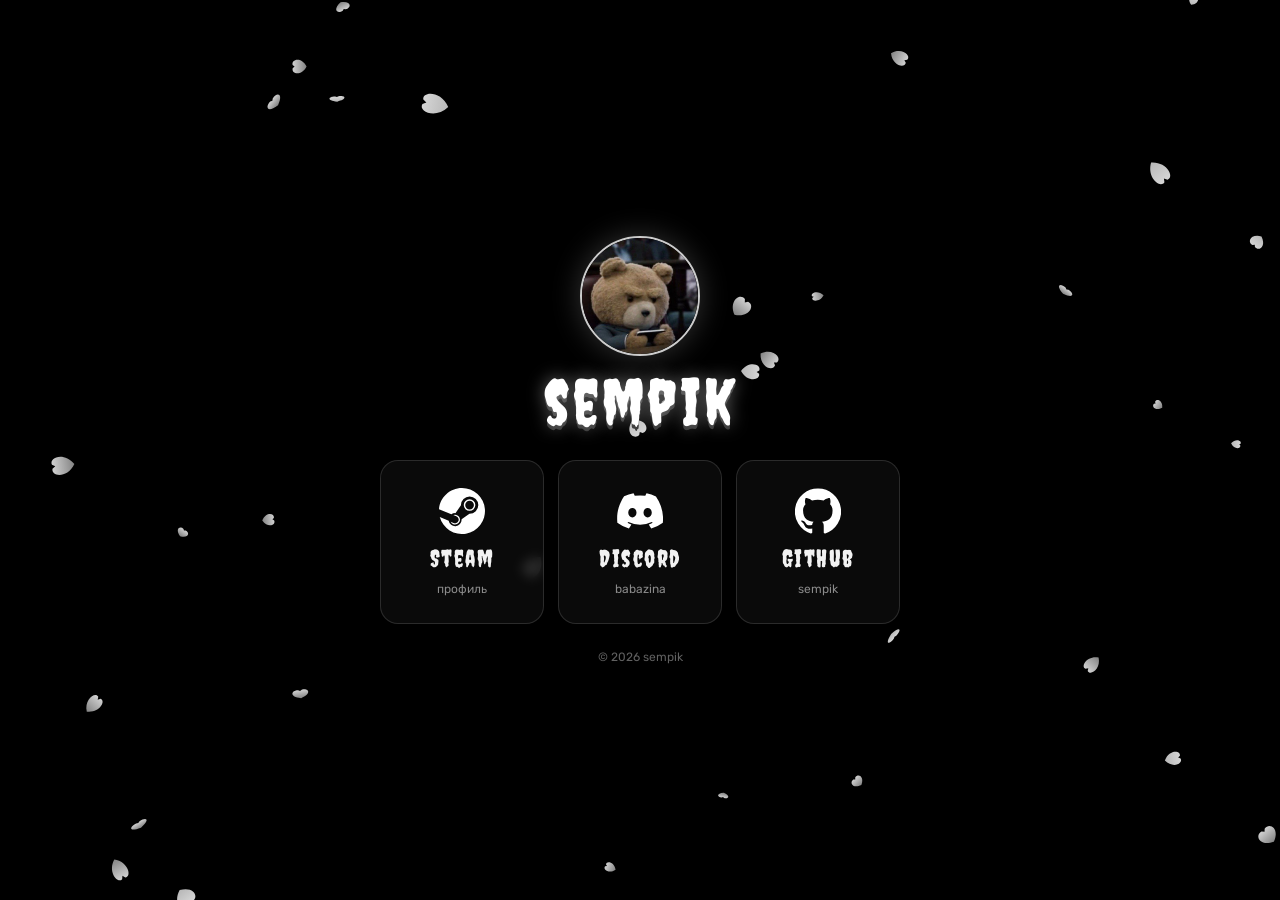
==== index.html @ e6c5e4d7 "Сайт-визитка" ====
<!doctype html>
<html lang="ru">
<head>
<meta charset="utf-8">
<meta name="viewport" content="width=device-width, initial-scale=1">
<title>sempik</title>
<link rel="preconnect" href="https://fonts.googleapis.com">
<link href="https://fonts.googleapis.com/css2?family=Creepster&family=Rubik:wght@400;600&display=swap" rel="stylesheet">
<style>
  :root {
    --bg: #000;
    --block: #0d0d0dcc;
    --line: #ffffff22;
    --text: #f2f2f2;
    --muted: #8a8a8a;
    --white: #ffffff;
  }
  * { box-sizing: border-box; margin: 0; padding: 0; }
  body {
    min-height: 100vh;
    background: var(--bg);
    color: var(--text);
    font-family: "Rubik", sans-serif;
    display: flex;
    align-items: center;
    justify-content: center;
    padding: 40px 16px;
    overflow-x: hidden;
  }

  /* видео всего 736x414 и на чёрном фоне — не растягиваем на весь экран,
     а ставим почти в родном размере в угол и растворяем края в чёрном */
  #bg {
    position: fixed; top: 0; right: 0;
    width: min(100vw, 900px);
    z-index: -3;
    mix-blend-mode: screen;
    filter: grayscale(1) contrast(1.15);
    -webkit-mask: radial-gradient(ellipse 85% 95% at 100% 0, #000 55%, transparent 100%);
            mask: radial-gradient(ellipse 85% 95% at 100% 0, #000 55%, transparent 100%);
  }
  .shade {
    position: fixed; inset: 0; z-index: -2;
    background: radial-gradient(ellipse at center, transparent 35%, #000000cc 100%);
  }
  #petals { position: fixed; inset: 0; z-index: -1; pointer-events: none; }

  .wrap {
    width: 100%;
    max-width: 520px;
    animation: rise .8s cubic-bezier(.2,.8,.2,1) both;
  }
  @keyframes rise { from { opacity: 0; transform: translateY(30px); } }

  .head { text-align: center; margin-bottom: 26px; }
  .avatar {
    width: 120px; height: 120px;
    margin: 0 auto 14px;
    border-radius: 50%;
    border: 2px solid #ffffffcc;
    box-shadow: 0 0 30px #ffffff33;
    overflow: hidden;
  }
  .avatar img {
    width: 100%; height: 100%;
    object-fit: cover;
    /* приближаем к морде мишки */
    transform: scale(1.7);
    transform-origin: 43% 47%;
  }

  h1 {
    font-family: "Creepster", cursive;
    font-size: 64px;
    font-weight: 400;
    letter-spacing: 3px;
    color: var(--white);
    text-shadow: 0 0 18px #ffffff66, 0 4px 0 #333;
    line-height: 1;
  }

  .grid {
    display: grid;
    grid-template-columns: repeat(auto-fit, minmax(150px, 1fr));
    gap: 14px;
  }
  .block {
    aspect-ratio: 1 / 1;
    display: flex; flex-direction: column;
    align-items: center; justify-content: center; gap: 10px;
    background: var(--block);
    border: 1px solid var(--line);
    border-radius: 18px;
    color: var(--text);
    text-decoration: none;
    font: inherit;
    cursor: pointer;
    backdrop-filter: blur(6px);
    transition: transform .25s, border-color .25s, box-shadow .25s, background .25s;
  }
  .block:hover {
    transform: translateY(-5px);
    border-color: #ffffffaa;
    background: #ffffff10;
    box-shadow: 0 10px 30px -8px #ffffff55;
  }
  .block svg { width: 46px; height: 46px; fill: var(--white); transition: transform .25s; }
  .block:hover svg { transform: scale(1.12); }
  .block .name { font-family: "Creepster", cursive; font-size: 24px; letter-spacing: 1.5px; }
  .block .sub { color: var(--muted); font-size: 12px; }

  footer { text-align: center; margin-top: 26px; color: var(--muted); font-size: 12px; opacity: .7; }

  .toast {
    position: fixed; bottom: 24px; left: 50%;
    transform: translate(-50%, 90px);
    background: var(--white); color: #000; font-weight: 600;
    padding: 10px 18px; border-radius: 10px; font-size: 14px;
    transition: transform .3s;
  }
  .toast.show { transform: translate(-50%, 0); }

  @media (max-width: 380px) { h1 { font-size: 50px; } }
</style>
</head>
<body>

<video id="bg" src="bg.mp4" autoplay muted loop playsinline></video>
<div class="shade"></div>
<canvas id="petals"></canvas>

<main class="wrap">
  <header class="head">
    <div class="avatar"><img src="avatar.jpg" alt="sempik"></div>
    <h1>sempik</h1>
  </header>
  <nav class="grid" id="links"></nav>
  <footer>© <span id="year"></span> sempik</footer>
</main>

<div class="toast" id="toast">Скопировано!</div>

<script>
  // ====== РЕДАКТИРУЙ ССЫЛКИ ТУТ ======
  // url — ссылка; copy — текст, который копируется по клику (для Discord-ника)
  const LINKS = [
    { name: "Steam",   sub: "профиль",   url: "https://steamcommunity.com/profiles/76561199049345067/", icon: "steam" },
    { name: "Discord", sub: "babazina",  copy: "babazina",                                           icon: "discord" },
    { name: "GitHub",  sub: "sempik",    url: "https://github.com/sempik",                           icon: "github" },
  ];
  // ===================================

  const ICONS = {
    steam: '<path d="M11.98 0C5.67 0 .5 4.86 0 11.05l6.44 2.66a3.4 3.4 0 0 1 2.14-.6l2.87-4.15v-.06a4.53 4.53 0 1 1 4.53 4.53h-.1l-4.08 2.92v.16a3.4 3.4 0 0 1-6.75.6L.4 15.1A12 12 0 1 0 11.98 0zM7.54 18.2l-1.47-.6a2.55 2.55 0 1 0 1.4-3.47l1.52.63a1.88 1.88 0 1 1-1.45 3.46zm11.42-9.3a3.02 3.02 0 1 0-6.04 0 3.02 3.02 0 0 0 6.04 0zm-5.28 0a2.27 2.27 0 1 1 4.54 0 2.27 2.27 0 0 1-4.54 0z"/>',
    discord: '<path d="M20.32 4.37A19.8 19.8 0 0 0 15.4 2.8a13.7 13.7 0 0 0-.63 1.29 18.3 18.3 0 0 0-5.5 0 12.6 12.6 0 0 0-.64-1.29 19.7 19.7 0 0 0-4.92 1.53C.6 9.05-.24 13.6.18 18.1a19.9 19.9 0 0 0 6.03 3.05c.49-.66.92-1.36 1.3-2.1a12.9 12.9 0 0 1-2.04-.98l.5-.39a14.2 14.2 0 0 0 12.16 0l.5.39c-.65.39-1.33.71-2.05.98.38.74.81 1.44 1.3 2.1a19.8 19.8 0 0 0 6.04-3.05c.5-5.2-.84-9.72-3.6-13.73zM8.02 15.33c-1.18 0-2.16-1.08-2.16-2.42s.96-2.42 2.16-2.42c1.21 0 2.18 1.1 2.16 2.42 0 1.34-.96 2.42-2.16 2.42zm7.97 0c-1.18 0-2.16-1.08-2.16-2.42s.96-2.42 2.16-2.42c1.21 0 2.18 1.1 2.16 2.42 0 1.34-.95 2.42-2.16 2.42z"/>',
    github: '<path d="M12 .3a12 12 0 0 0-3.8 23.4c.6.1.8-.3.8-.6v-2c-3.3.7-4-1.6-4-1.6-.6-1.4-1.4-1.8-1.4-1.8-1-.7.1-.7.1-.7 1.2.1 1.8 1.2 1.8 1.2 1 1.8 2.8 1.3 3.5 1 0-.8.4-1.3.7-1.6-2.7-.3-5.5-1.3-5.5-6 0-1.2.5-2.3 1.3-3.1-.2-.4-.6-1.6 0-3.2 0 0 1-.3 3.4 1.2a11.5 11.5 0 0 1 6 0c2.3-1.5 3.3-1.2 3.3-1.2.6 1.6.2 2.8.1 3.2.8.8 1.3 1.9 1.3 3.2 0 4.6-2.8 5.6-5.5 5.9.5.4.9 1.1.9 2.2v3.3c0 .3.1.7.8.6A12 12 0 0 0 12 .3"/>',
  };

  const box = document.getElementById("links");
  const toast = document.getElementById("toast");

  LINKS.forEach(l => {
    const el = document.createElement(l.url ? "a" : "button");
    el.className = "block";
    el.innerHTML = `<svg viewBox="0 0 24 24">${ICONS[l.icon] || ""}</svg>
      <span class="name">${l.name}</span><span class="sub">${l.sub || ""}</span>`;
    if (l.url) { el.href = l.url; el.target = "_blank"; el.rel = "noopener"; }
    else {
      el.onclick = () => {
        navigator.clipboard.writeText(l.copy).catch(() => {});
        toast.textContent = `Скопировано: ${l.copy}`;
        toast.classList.add("show");
        setTimeout(() => toast.classList.remove("show"), 1800);
      };
    }
    box.appendChild(el);
  });

  // чёткие лепестки поверх видео (рисуются с учётом плотности пикселей экрана)
  const cv = document.getElementById("petals"), ctx = cv.getContext("2d");
  let W, H;
  function resize() {
    const dpr = window.devicePixelRatio || 1;
    W = innerWidth; H = innerHeight;
    cv.width = W * dpr; cv.height = H * dpr;
    cv.style.width = W + "px"; cv.style.height = H + "px";
    ctx.setTransform(dpr, 0, 0, dpr, 0, 0);
  }
  resize(); addEventListener("resize", resize);

  const newPetal = (top) => ({
    x: Math.random() * W * 1.2,
    y: top ? -20 : Math.random() * H,
    s: 6 + Math.random() * 9,
    vy: .5 + Math.random() * 1.1,
    vx: -.3 - Math.random() * .7,
    rot: Math.random() * 6.28, vr: (Math.random() - .5) * .04,
    flip: Math.random() * 6.28, vf: .02 + Math.random() * .04,
    hue: Math.random() < .5 ? "#d8d8d8" : "#9a9a9a",
  });
  const petals = Array.from({ length: 40 }, () => newPetal(false));

  function drawPetal(p) {
    ctx.save();
    ctx.translate(p.x, p.y);
    ctx.rotate(p.rot);
    ctx.scale(1, Math.abs(Math.cos(p.flip)) * .8 + .2);
    const g = ctx.createLinearGradient(0, -p.s, 0, p.s);
    g.addColorStop(0, "#ffffff"); g.addColorStop(1, p.hue);
    ctx.fillStyle = g;
    ctx.globalAlpha = .85;
    ctx.beginPath();
    ctx.moveTo(0, p.s);
    ctx.bezierCurveTo(p.s, p.s * .3, p.s * .7, -p.s, p.s * .15, -p.s * .8);
    ctx.lineTo(0, -p.s * .55);
    ctx.lineTo(-p.s * .15, -p.s * .8);
    ctx.bezierCurveTo(-p.s * .7, -p.s, -p.s, p.s * .3, 0, p.s);
    ctx.fill();
    ctx.restore();
  }

  const still = matchMedia("(prefers-reduced-motion: reduce)").matches;
  (function tick() {
    ctx.clearRect(0, 0, W, H);
    petals.forEach((p, i) => {
      p.y += p.vy; p.x += p.vx + Math.sin(p.flip) * .4;
      p.rot += p.vr; p.flip += p.vf;
      if (p.y > H + 20 || p.x < -20) petals[i] = newPetal(true);
      drawPetal(p);
    });
    if (!still) requestAnimationFrame(tick);
  })();

  document.getElementById("year").textContent = new Date().getFullYear();
</script>
</body>
</html>
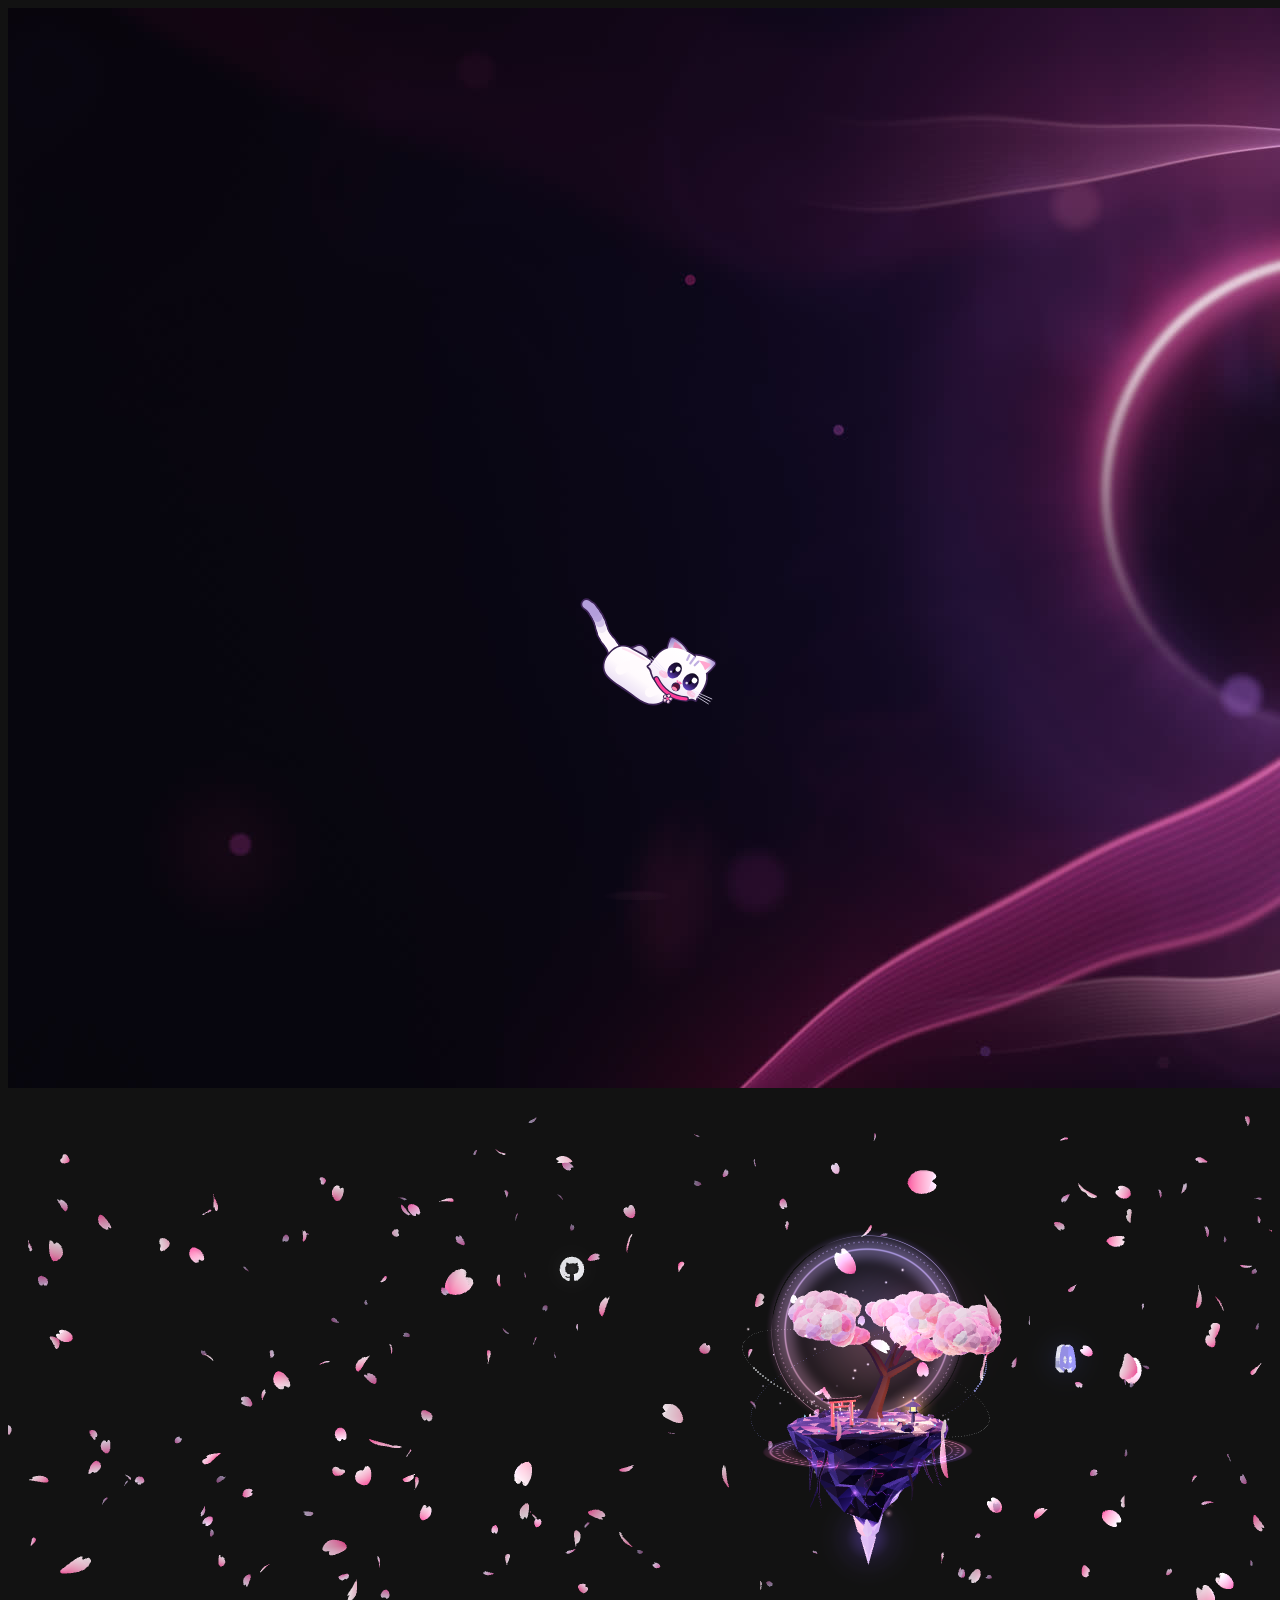
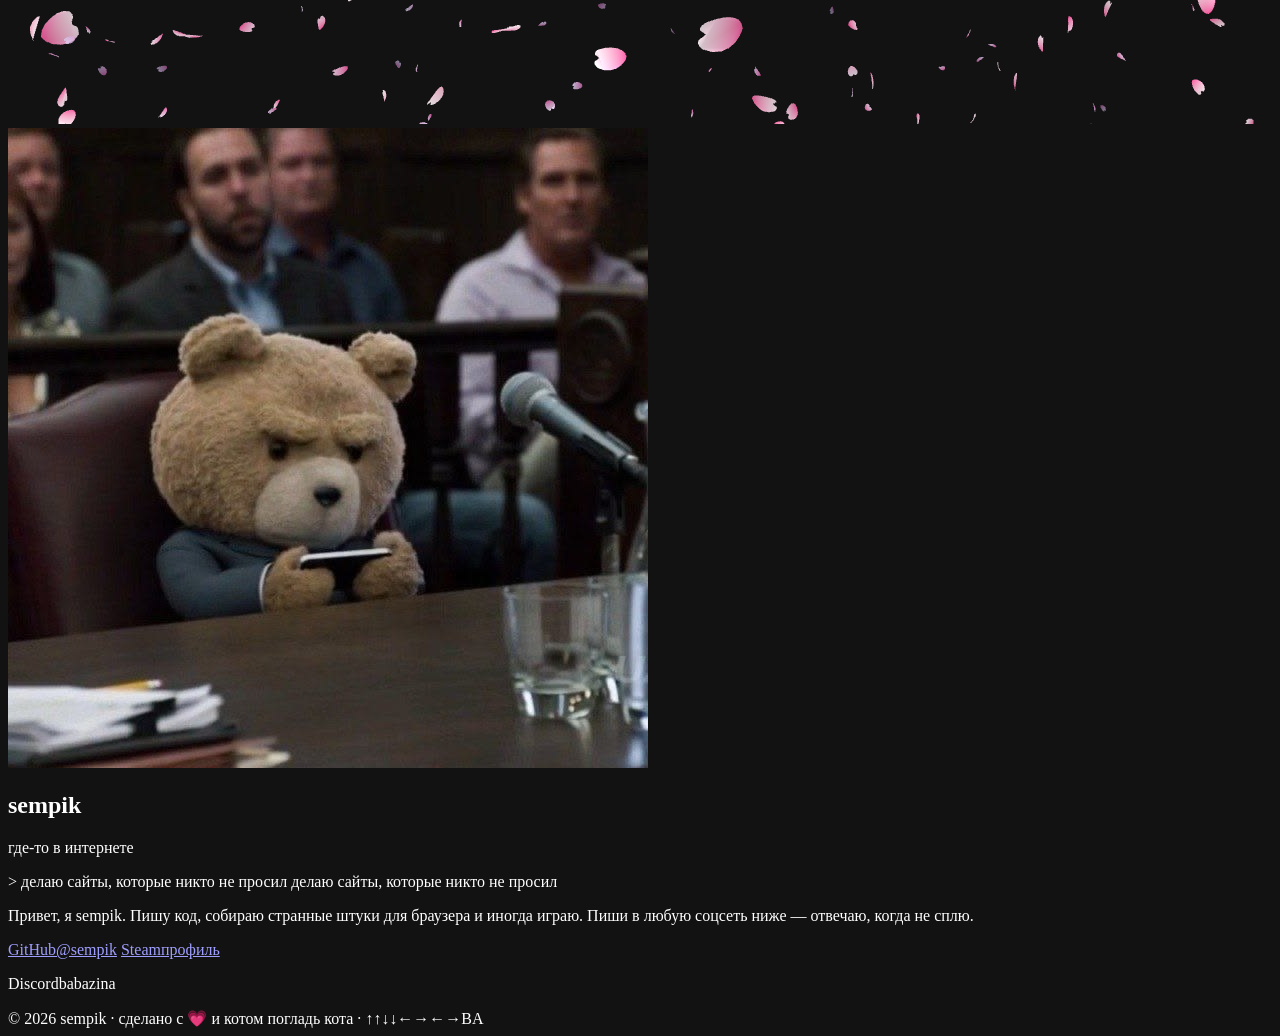
==== commit 415b009a: "WIP: кот — доводка, начат index.html Co-Authored-By: Claude Opus 5.5 <noreply@anthropic.com> Claude-" ====
--- a/index.html
+++ b/index.html
@@ -2,236 +2,151 @@
 <html lang="ru">
 <head>
 <meta charset="utf-8">
-<meta name="viewport" content="width=device-width, initial-scale=1">
+<meta name="viewport" content="width=device-width, initial-scale=1, viewport-fit=cover">
 <title>sempik</title>
+<meta name="description" content="sempik — сайт-визитка: 3D-остров с ночной сакурой, ссылки на Discord, GitHub и Telegram и котик Кекс, которого можно гладить.">
+<meta name="theme-color" content="#07050c">
+<meta name="color-scheme" content="dark">
+
+<meta property="og:type" content="website">
+<meta property="og:site_name" content="sempik">
+<meta property="og:title" content="sempik">
+<meta property="og:description" content="Визитка sempik: ночная сакура в 3D, ссылки на Discord, GitHub и Telegram и интерактивный котик.">
+<meta property="og:url" content="https://sempik.github.io/">
+<meta property="og:image" content="https://sempik.github.io/avatar.jpg">
+<meta property="og:image:width" content="640">
+<meta property="og:image:height" content="640">
+<meta property="og:image:alt" content="Аватар sempik — плюшевый мишка">
+<meta property="og:locale" content="ru_RU">
+<meta name="twitter:card" content="summary">
+<meta name="twitter:title" content="sempik">
+<meta name="twitter:description" content="Визитка sempik: ночная сакура в 3D, ссылки и котик, которого можно гладить.">
+<meta name="twitter:image" content="https://sempik.github.io/avatar.jpg">
+
+<link rel="icon" type="image/svg+xml" href="data:image/svg+xml,%3Csvg xmlns='http://www.w3.org/2000/svg' viewBox='0 0 64 64'%3E%3Cpath fill='%23ff8cc6' d='M8 5l20 13-15 13zM56 5L36 18l15 13z'/%3E%3Cellipse cx='32' cy='38' rx='25' ry='21' fill='%23ff8cc6'/%3E%3Cpath fill='%23ff3d9a' d='M13 12l8 6-6 6zM51 12l-8 6 6 6z'/%3E%3Cellipse cx='23' cy='37' rx='3.6' ry='4.4' fill='%2307050c'/%3E%3Cellipse cx='41' cy='37' rx='3.6' ry='4.4' fill='%2307050c'/%3E%3Cpath d='M29.5 44.5h5L32 47.5z' fill='%2307050c'/%3E%3C/svg%3E">
+<link rel="apple-touch-icon" href="avatar.jpg">
+
 <link rel="preconnect" href="https://fonts.googleapis.com">
-<link href="https://fonts.googleapis.com/css2?family=Creepster&family=Rubik:wght@400;600&display=swap" rel="stylesheet">
-<style>
-  :root {
-    --bg: #000;
-    --block: #0d0d0dcc;
-    --line: #ffffff22;
-    --text: #f2f2f2;
-    --muted: #8a8a8a;
-    --white: #ffffff;
+<link rel="preconnect" href="https://fonts.gstatic.com" crossorigin>
+<link rel="stylesheet" href="https://fonts.googleapis.com/css2?family=Unbounded:wght@600..800&family=Manrope:wght@400..700&family=JetBrains+Mono:wght@400..500&display=swap">
+<link rel="stylesheet" href="css/style.css">
+
+<script type="importmap">
+{
+  "imports": {
+    "three": "./vendor/three/three.module.min.js",
+    "three/addons/": "./vendor/three/addons/"
   }
-  * { box-sizing: border-box; margin: 0; padding: 0; }
-  body {
-    min-height: 100vh;
-    background: var(--bg);
-    color: var(--text);
-    font-family: "Rubik", sans-serif;
-    display: flex;
-    align-items: center;
-    justify-content: center;
-    padding: 40px 16px;
-    overflow-x: hidden;
-  }
-
-  /* видео всего 736x414 и на чёрном фоне — не растягиваем на весь экран,
-     а ставим почти в родном размере в угол и растворяем края в чёрном */
-  #bg {
-    position: fixed; top: 0; right: 0;
-    width: min(100vw, 900px);
-    z-index: -3;
-    mix-blend-mode: screen;
-    filter: grayscale(1) contrast(1.15);
-    -webkit-mask: radial-gradient(ellipse 85% 95% at 100% 0, #000 55%, transparent 100%);
-            mask: radial-gradient(ellipse 85% 95% at 100% 0, #000 55%, transparent 100%);
-  }
-  .shade {
-    position: fixed; inset: 0; z-index: -2;
-    background: radial-gradient(ellipse at center, transparent 35%, #000000cc 100%);
-  }
-  #petals { position: fixed; inset: 0; z-index: -1; pointer-events: none; }
-
-  .wrap {
-    width: 100%;
-    max-width: 520px;
-    animation: rise .8s cubic-bezier(.2,.8,.2,1) both;
-  }
-  @keyframes rise { from { opacity: 0; transform: translateY(30px); } }
-
-  .head { text-align: center; margin-bottom: 26px; }
-  .avatar {
-    width: 120px; height: 120px;
-    margin: 0 auto 14px;
-    border-radius: 50%;
-    border: 2px solid #ffffffcc;
-    box-shadow: 0 0 30px #ffffff33;
-    overflow: hidden;
-  }
-  .avatar img {
-    width: 100%; height: 100%;
-    object-fit: cover;
-    /* приближаем к морде мишки */
-    transform: scale(1.7);
-    transform-origin: 43% 47%;
-  }
-
-  h1 {
-    font-family: "Creepster", cursive;
-    font-size: 64px;
-    font-weight: 400;
-    letter-spacing: 3px;
-    color: var(--white);
-    text-shadow: 0 0 18px #ffffff66, 0 4px 0 #333;
-    line-height: 1;
-  }
-
-  .grid {
-    display: grid;
-    grid-template-columns: repeat(auto-fit, minmax(150px, 1fr));
-    gap: 14px;
-  }
-  .block {
-    aspect-ratio: 1 / 1;
-    display: flex; flex-direction: column;
-    align-items: center; justify-content: center; gap: 10px;
-    background: var(--block);
-    border: 1px solid var(--line);
-    border-radius: 18px;
-    color: var(--text);
-    text-decoration: none;
-    font: inherit;
-    cursor: pointer;
-    backdrop-filter: blur(6px);
-    transition: transform .25s, border-color .25s, box-shadow .25s, background .25s;
-  }
-  .block:hover {
-    transform: translateY(-5px);
-    border-color: #ffffffaa;
-    background: #ffffff10;
-    box-shadow: 0 10px 30px -8px #ffffff55;
-  }
-  .block svg { width: 46px; height: 46px; fill: var(--white); transition: transform .25s; }
-  .block:hover svg { transform: scale(1.12); }
-  .block .name { font-family: "Creepster", cursive; font-size: 24px; letter-spacing: 1.5px; }
-  .block .sub { color: var(--muted); font-size: 12px; }
-
-  footer { text-align: center; margin-top: 26px; color: var(--muted); font-size: 12px; opacity: .7; }
-
-  .toast {
-    position: fixed; bottom: 24px; left: 50%;
-    transform: translate(-50%, 90px);
-    background: var(--white); color: #000; font-weight: 600;
-    padding: 10px 18px; border-radius: 10px; font-size: 14px;
-    transition: transform .3s;
-  }
-  .toast.show { transform: translate(-50%, 0); }
-
-  @media (max-width: 380px) { h1 { font-size: 50px; } }
-</style>
+}
+</script>
+<script>
+  // js есть → прячем карточку до входа; страховка: если модули так и не поднялись — убираем заставку
+  document.documentElement.classList.add("js");
+  addEventListener("load", function () {
+    setTimeout(function () {
+      if (window.sempik) return;
+      var s = document.getElementById("splash");
+      if (s) s.remove();
+      document.documentElement.classList.add("entered");
+    }, 8000);
+  });
+</script>
+<script type="module" src="js/main.js"></script>
+<noscript><style>#splash, .controls { display: none !important; }</style></noscript>
 </head>
 <body>
 
-<video id="bg" src="bg.mp4" autoplay muted loop playsinline></video>
-<div class="shade"></div>
-<canvas id="petals"></canvas>
+<!-- 1. фон: мокшен-видео + затемнение + зерно -->
+<div class="bg" aria-hidden="true">
+  <video id="bg-video" autoplay muted loop playsinline preload="auto" poster="assets/motion-poster.jpg" disablepictureinpicture disableremoteplayback tabindex="-1">
+    <source src="assets/motion.mp4" type="video/mp4">
+  </video>
+  <div class="bg-shade"></div>
+  <div class="grain"></div>
+</div>
 
-<main class="wrap">
-  <header class="head">
-    <div class="avatar"><img src="avatar.jpg" alt="sempik"></div>
-    <h1>sempik</h1>
-  </header>
-  <nav class="grid" id="links"></nav>
-  <footer>© <span id="year"></span> sempik</footer>
+<!-- 2. 3D-сцена (прозрачная) -->
+<canvas id="scene3d" aria-label="3D-сцена: парящий остров с сакурой и логотипами соцсетей" role="img"></canvas>
+
+<!-- 3. карточка -->
+<main class="ui">
+  <article class="card" data-cat-platform aria-labelledby="card-name">
+    <div class="card__glare" aria-hidden="true"></div>
+
+    <header class="card__head">
+      <div class="avatar reveal" style="--i:0">
+        <span class="avatar__glow" aria-hidden="true"></span>
+        <span class="avatar__ring" aria-hidden="true"></span>
+        <span class="avatar__img"><img src="avatar.jpg" alt="Аватар sempik — плюшевый мишка" width="640" height="640" decoding="async"></span>
+        <span class="avatar__dot" aria-hidden="true"></span>
+      </div>
+      <div class="card__id">
+        <h1 class="name reveal" id="card-name" data-text="sempik" style="--i:1"><span class="name__text">sempik</span></h1>
+        <p class="status reveal" style="--i:2"><span class="status__dot" aria-hidden="true"></span><span class="status__text">где-то в интернете</span></p>
+      </div>
+    </header>
+
+    <p class="tagline reveal" style="--i:3">
+      <span class="tagline__prompt" aria-hidden="true">&gt;</span>
+      <span class="tagline__text" aria-hidden="true">делаю сайты, которые никто не просил</span><span class="tagline__caret" aria-hidden="true"></span>
+      <span class="sr-only tagline__sr">делаю сайты, которые никто не просил</span>
+    </p>
+
+    <p class="about reveal" style="--i:4">Привет, я sempik. Пишу код, собираю странные штуки для браузера и иногда играю. Пиши в любую соцсеть ниже — отвечаю, когда не сплю.</p>
+
+    <nav class="links" aria-label="Где меня найти">
+      <a class="link reveal" style="--i:5" href="https://github.com/sempik" target="_blank" rel="noopener"><span class="link__text"><span class="link__name">GitHub</span><span class="link__sub">@sempik</span></span></a>
+      <a class="link reveal" style="--i:6" href="https://steamcommunity.com/profiles/76561199049345067/" target="_blank" rel="noopener"><span class="link__text"><span class="link__name">Steam</span><span class="link__sub">профиль</span></span></a>
+      <p class="link reveal" style="--i:7"><span class="link__text"><span class="link__name">Discord</span><span class="link__sub">babazina</span></span></p>
+    </nav>
+
+    <section class="gh" hidden aria-label="Статистика GitHub">
+      <div class="gh__inner">
+        <p class="gh__head"><span class="gh__label">github</span><span class="gh__live"><span aria-hidden="true"></span>live</span></p>
+        <ul class="gh__stats"></ul>
+        <ul class="gh__repos"></ul>
+      </div>
+    </section>
+
+    <footer class="card__foot reveal" style="--i:9">
+      <span class="card__copy">© <span class="js-year">2026</span> sempik · сделано с 💗 и котом</span>
+      <span class="card__hint">погладь кота · <span class="konami" title="Konami code">↑↑↓↓←→←→BA</span></span>
+    </footer>
+  </article>
 </main>
 
-<div class="toast" id="toast">Скопировано!</div>
+<!-- 4. кот -->
+<canvas id="cat-layer" aria-hidden="true"></canvas>
 
-<script>
-  // ====== РЕДАКТИРУЙ ССЫЛКИ ТУТ ======
-  // url — ссылка; copy — текст, который копируется по клику (для Discord-ника)
-  const LINKS = [
-    { name: "Steam",   sub: "профиль",   url: "https://steamcommunity.com/profiles/76561199049345067/", icon: "steam" },
-    { name: "Discord", sub: "babazina",  copy: "babazina",                                           icon: "discord" },
-    { name: "GitHub",  sub: "sempik",    url: "https://github.com/sempik",                           icon: "github" },
-  ];
-  // ===================================
+<!-- 5. хром поверх всего -->
+<div class="controls" hidden>
+  <button class="ctl ctl--sound" type="button" aria-pressed="true" aria-label="Выключить звук">
+    <svg class="ico ico--on" viewBox="0 0 24 24" aria-hidden="true"><path d="M4 9.5h3.2L12 5.6v12.8l-4.8-3.9H4z" /><path class="wave" d="M15.5 9.2a4 4 0 0 1 0 5.6" /><path class="wave" d="M18.2 6.6a7.6 7.6 0 0 1 0 10.8" /></svg>
+    <svg class="ico ico--off" viewBox="0 0 24 24" aria-hidden="true"><path d="M4 9.5h3.2L12 5.6v12.8l-4.8-3.9H4z" /><path class="wave" d="M16 9.5l5 5M21 9.5l-5 5" /></svg>
+  </button>
+  <button class="ctl ctl--music" type="button" aria-pressed="false" aria-label="Включить музыку">
+    <svg class="ico ico--note" viewBox="0 0 24 24" aria-hidden="true"><path d="M9 17.5V6.2l10-2.2v11.3" /><circle cx="6.6" cy="17.6" r="2.4" /><circle cx="16.6" cy="15.4" r="2.4" /></svg>
+    <span class="eq" aria-hidden="true"><i></i><i></i><i></i><i></i></span>
+  </button>
+</div>
 
-  const ICONS = {
-    steam: '<path d="M11.98 0C5.67 0 .5 4.86 0 11.05l6.44 2.66a3.4 3.4 0 0 1 2.14-.6l2.87-4.15v-.06a4.53 4.53 0 1 1 4.53 4.53h-.1l-4.08 2.92v.16a3.4 3.4 0 0 1-6.75.6L.4 15.1A12 12 0 1 0 11.98 0zM7.54 18.2l-1.47-.6a2.55 2.55 0 1 0 1.4-3.47l1.52.63a1.88 1.88 0 1 1-1.45 3.46zm11.42-9.3a3.02 3.02 0 1 0-6.04 0 3.02 3.02 0 0 0 6.04 0zm-5.28 0a2.27 2.27 0 1 1 4.54 0 2.27 2.27 0 0 1-4.54 0z"/>',
-    discord: '<path d="M20.32 4.37A19.8 19.8 0 0 0 15.4 2.8a13.7 13.7 0 0 0-.63 1.29 18.3 18.3 0 0 0-5.5 0 12.6 12.6 0 0 0-.64-1.29 19.7 19.7 0 0 0-4.92 1.53C.6 9.05-.24 13.6.18 18.1a19.9 19.9 0 0 0 6.03 3.05c.49-.66.92-1.36 1.3-2.1a12.9 12.9 0 0 1-2.04-.98l.5-.39a14.2 14.2 0 0 0 12.16 0l.5.39c-.65.39-1.33.71-2.05.98.38.74.81 1.44 1.3 2.1a19.8 19.8 0 0 0 6.04-3.05c.5-5.2-.84-9.72-3.6-13.73zM8.02 15.33c-1.18 0-2.16-1.08-2.16-2.42s.96-2.42 2.16-2.42c1.21 0 2.18 1.1 2.16 2.42 0 1.34-.96 2.42-2.16 2.42zm7.97 0c-1.18 0-2.16-1.08-2.16-2.42s.96-2.42 2.16-2.42c1.21 0 2.18 1.1 2.16 2.42 0 1.34-.95 2.42-2.16 2.42z"/>',
-    github: '<path d="M12 .3a12 12 0 0 0-3.8 23.4c.6.1.8-.3.8-.6v-2c-3.3.7-4-1.6-4-1.6-.6-1.4-1.4-1.8-1.4-1.8-1-.7.1-.7.1-.7 1.2.1 1.8 1.2 1.8 1.2 1 1.8 2.8 1.3 3.5 1 0-.8.4-1.3.7-1.6-2.7-.3-5.5-1.3-5.5-6 0-1.2.5-2.3 1.3-3.1-.2-.4-.6-1.6 0-3.2 0 0 1-.3 3.4 1.2a11.5 11.5 0 0 1 6 0c2.3-1.5 3.3-1.2 3.3-1.2.6 1.6.2 2.8.1 3.2.8.8 1.3 1.9 1.3 3.2 0 4.6-2.8 5.6-5.5 5.9.5.4.9 1.1.9 2.2v3.3c0 .3.1.7.8.6A12 12 0 0 0 12 .3"/>',
-  };
+<div id="toast" role="status" aria-live="polite" aria-atomic="true"></div>
 
-  const box = document.getElementById("links");
-  const toast = document.getElementById("toast");
+<div id="splash" role="button" tabindex="0" aria-label="Войти на сайт sempik">
+  <div class="splash__fx" aria-hidden="true">
+    <span class="splash__glow splash__glow--a"></span>
+    <span class="splash__glow splash__glow--b"></span>
+    <span class="splash__lines"></span>
+    <span class="splash__sweep"></span>
+    <span class="splash__petals"><i></i><i></i><i></i><i></i><i></i><i></i><i></i><i></i><i></i><i></i><i></i><i></i></span>
+  </div>
+  <div class="splash__inner">
+    <p class="splash__kicker" aria-hidden="true"><span>sempik.github.io</span><span class="splash__sep"></span><span>визитка</span></p>
+    <p class="splash__title" data-text="sempik" aria-hidden="true"><span>sempik</span></p>
+    <p class="splash__hint"><span class="splash__hint-text">загрузка…</span></p>
+  </div>
+  <p class="splash__foot" aria-hidden="true">🎧 со звуком — лучше</p>
+</div>
 
-  LINKS.forEach(l => {
-    const el = document.createElement(l.url ? "a" : "button");
-    el.className = "block";
-    el.innerHTML = `<svg viewBox="0 0 24 24">${ICONS[l.icon] || ""}</svg>
-      <span class="name">${l.name}</span><span class="sub">${l.sub || ""}</span>`;
-    if (l.url) { el.href = l.url; el.target = "_blank"; el.rel = "noopener"; }
-    else {
-      el.onclick = () => {
-        navigator.clipboard.writeText(l.copy).catch(() => {});
-        toast.textContent = `Скопировано: ${l.copy}`;
-        toast.classList.add("show");
-        setTimeout(() => toast.classList.remove("show"), 1800);
-      };
-    }
-    box.appendChild(el);
-  });
-
-  // чёткие лепестки поверх видео (рисуются с учётом плотности пикселей экрана)
-  const cv = document.getElementById("petals"), ctx = cv.getContext("2d");
-  let W, H;
-  function resize() {
-    const dpr = window.devicePixelRatio || 1;
-    W = innerWidth; H = innerHeight;
-    cv.width = W * dpr; cv.height = H * dpr;
-    cv.style.width = W + "px"; cv.style.height = H + "px";
-    ctx.setTransform(dpr, 0, 0, dpr, 0, 0);
-  }
-  resize(); addEventListener("resize", resize);
-
-  const newPetal = (top) => ({
-    x: Math.random() * W * 1.2,
-    y: top ? -20 : Math.random() * H,
-    s: 6 + Math.random() * 9,
-    vy: .5 + Math.random() * 1.1,
-    vx: -.3 - Math.random() * .7,
-    rot: Math.random() * 6.28, vr: (Math.random() - .5) * .04,
-    flip: Math.random() * 6.28, vf: .02 + Math.random() * .04,
-    hue: Math.random() < .5 ? "#d8d8d8" : "#9a9a9a",
-  });
-  const petals = Array.from({ length: 40 }, () => newPetal(false));
-
-  function drawPetal(p) {
-    ctx.save();
-    ctx.translate(p.x, p.y);
-    ctx.rotate(p.rot);
-    ctx.scale(1, Math.abs(Math.cos(p.flip)) * .8 + .2);
-    const g = ctx.createLinearGradient(0, -p.s, 0, p.s);
-    g.addColorStop(0, "#ffffff"); g.addColorStop(1, p.hue);
-    ctx.fillStyle = g;
-    ctx.globalAlpha = .85;
-    ctx.beginPath();
-    ctx.moveTo(0, p.s);
-    ctx.bezierCurveTo(p.s, p.s * .3, p.s * .7, -p.s, p.s * .15, -p.s * .8);
-    ctx.lineTo(0, -p.s * .55);
-    ctx.lineTo(-p.s * .15, -p.s * .8);
-    ctx.bezierCurveTo(-p.s * .7, -p.s, -p.s, p.s * .3, 0, p.s);
-    ctx.fill();
-    ctx.restore();
-  }
-
-  const still = matchMedia("(prefers-reduced-motion: reduce)").matches;
-  (function tick() {
-    ctx.clearRect(0, 0, W, H);
-    petals.forEach((p, i) => {
-      p.y += p.vy; p.x += p.vx + Math.sin(p.flip) * .4;
-      p.rot += p.vr; p.flip += p.vf;
-      if (p.y > H + 20 || p.x < -20) petals[i] = newPetal(true);
-      drawPetal(p);
-    });
-    if (!still) requestAnimationFrame(tick);
-  })();
-
-  document.getElementById("year").textContent = new Date().getFullYear();
-</script>
 </body>
 </html>
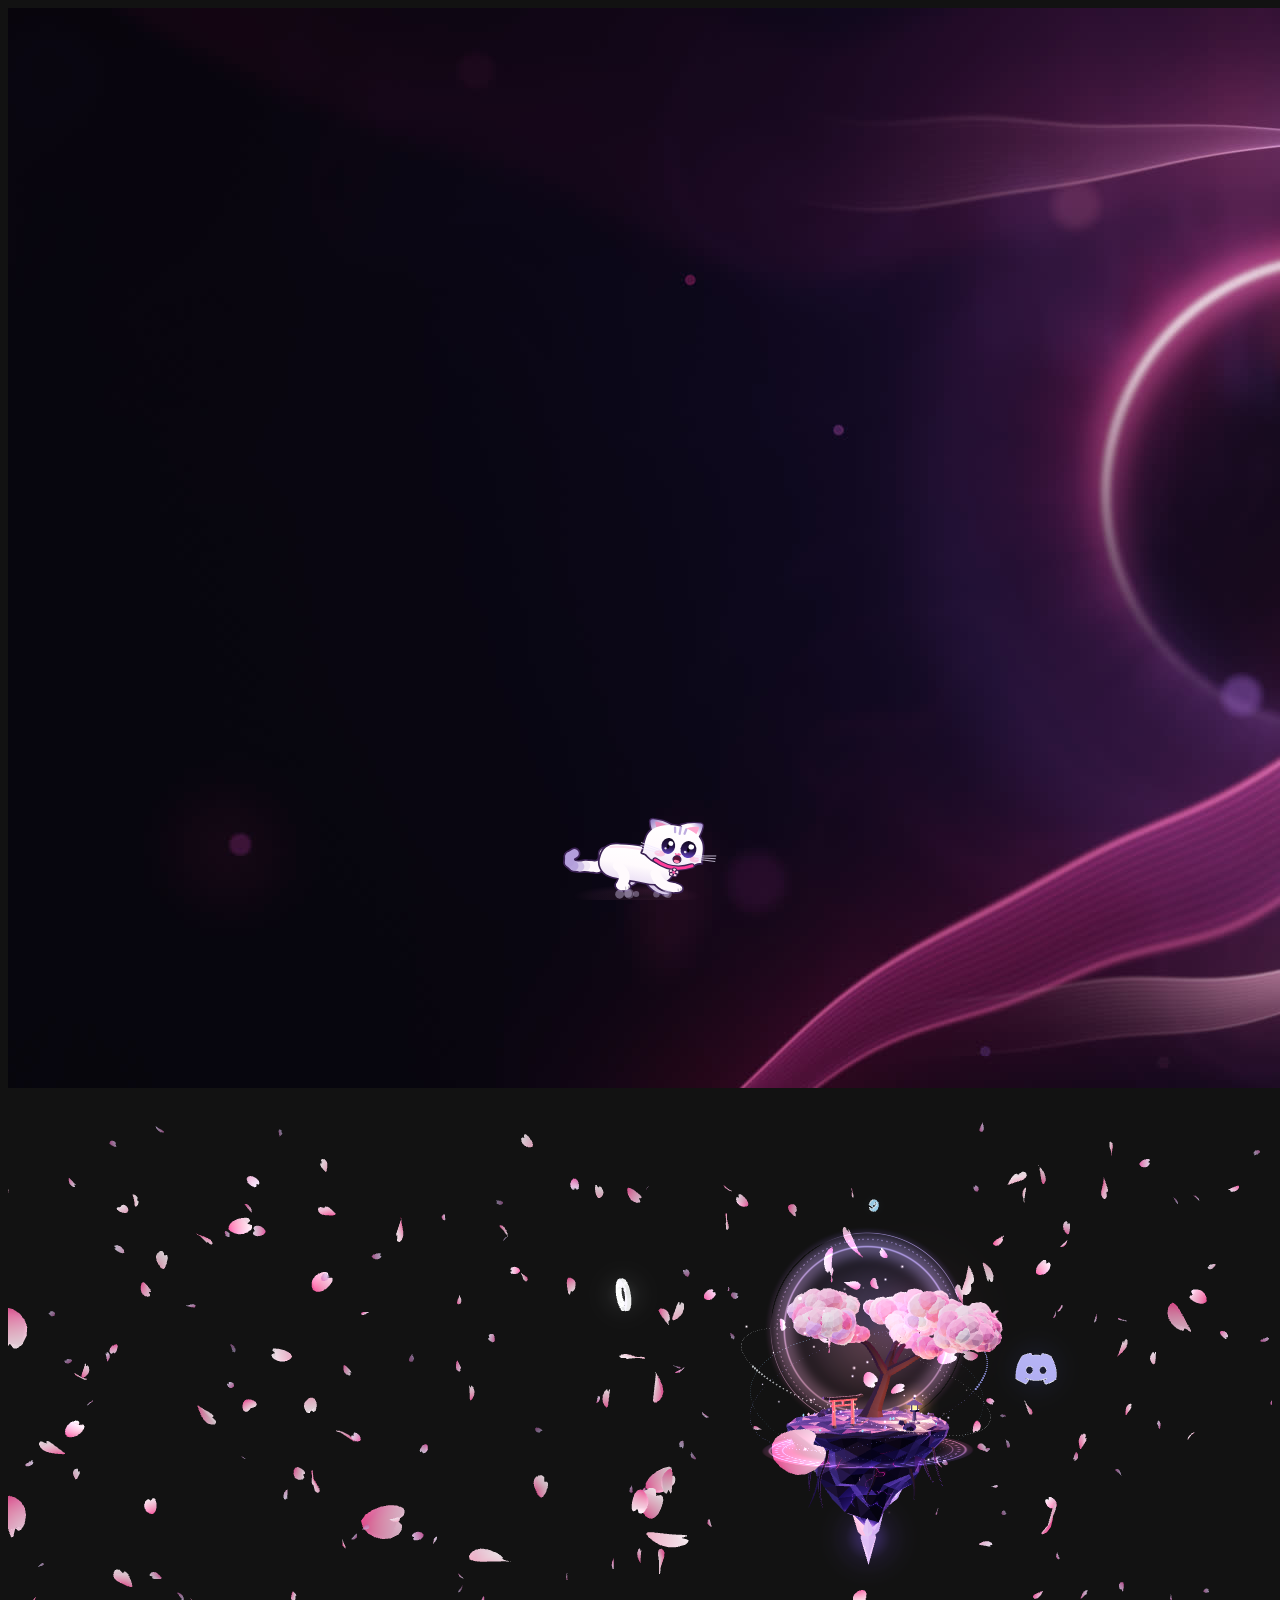
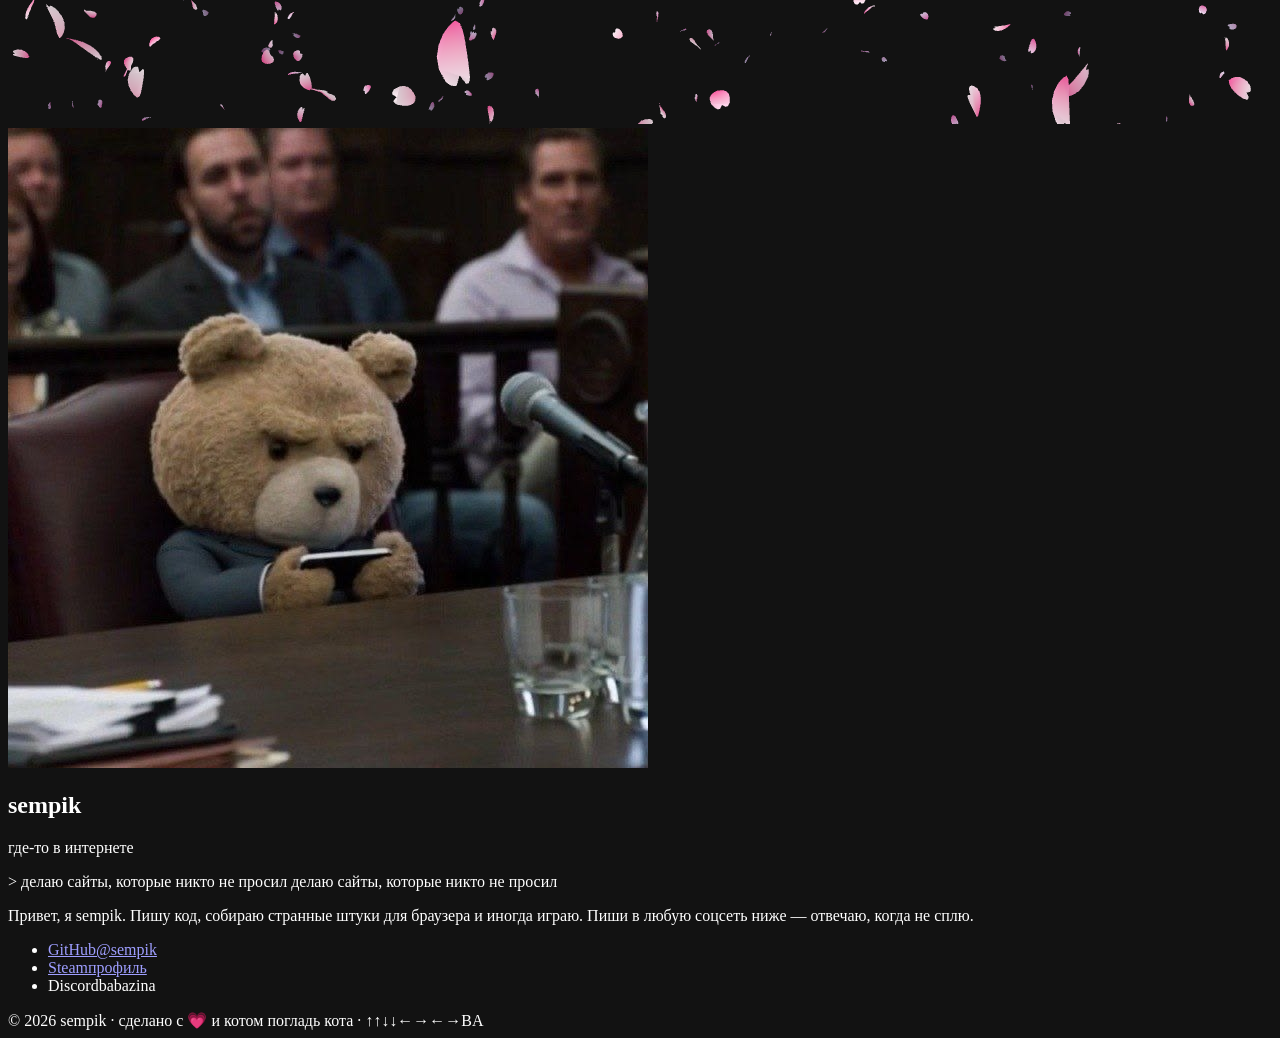
==== commit d2f1e06e: "WIP: кот — позы, сон, вечеринка Co-Authored-By: Claude Opus 5.5 <noreply@anthropic.com> Claude-Sessi" ====
--- a/index.html
+++ b/index.html
@@ -95,16 +95,18 @@
     <p class="about reveal" style="--i:4">Привет, я sempik. Пишу код, собираю странные штуки для браузера и иногда играю. Пиши в любую соцсеть ниже — отвечаю, когда не сплю.</p>
 
     <nav class="links" aria-label="Где меня найти">
-      <a class="link reveal" style="--i:5" href="https://github.com/sempik" target="_blank" rel="noopener"><span class="link__text"><span class="link__name">GitHub</span><span class="link__sub">@sempik</span></span></a>
-      <a class="link reveal" style="--i:6" href="https://steamcommunity.com/profiles/76561199049345067/" target="_blank" rel="noopener"><span class="link__text"><span class="link__name">Steam</span><span class="link__sub">профиль</span></span></a>
-      <p class="link reveal" style="--i:7"><span class="link__text"><span class="link__name">Discord</span><span class="link__sub">babazina</span></span></p>
+      <ul class="links__list">
+        <li class="reveal" style="--i:5"><a class="link" href="https://github.com/sempik" target="_blank" rel="noopener"><span class="link__text"><span class="link__name">GitHub</span><span class="link__sub">@sempik</span></span></a></li>
+        <li class="reveal" style="--i:6"><a class="link" href="https://steamcommunity.com/profiles/76561199049345067/" target="_blank" rel="noopener"><span class="link__text"><span class="link__name">Steam</span><span class="link__sub">профиль</span></span></a></li>
+        <li class="reveal" style="--i:7"><span class="link"><span class="link__text"><span class="link__name">Discord</span><span class="link__sub">babazina</span></span></span></li>
+      </ul>
     </nav>
 
     <section class="gh" hidden aria-label="Статистика GitHub">
       <div class="gh__inner">
-        <p class="gh__head"><span class="gh__label">github</span><span class="gh__live"><span aria-hidden="true"></span>live</span></p>
+        <p class="gh__head"><span class="gh__label">github</span><span class="gh__live"><span class="gh__pulse" aria-hidden="true"></span>live</span></p>
         <ul class="gh__stats"></ul>
-        <ul class="gh__repos"></ul>
+        <div class="gh__recent" hidden><span class="gh__recent-label">недавно пушил</span><ul class="gh__repos"></ul></div>
       </div>
     </section>
 
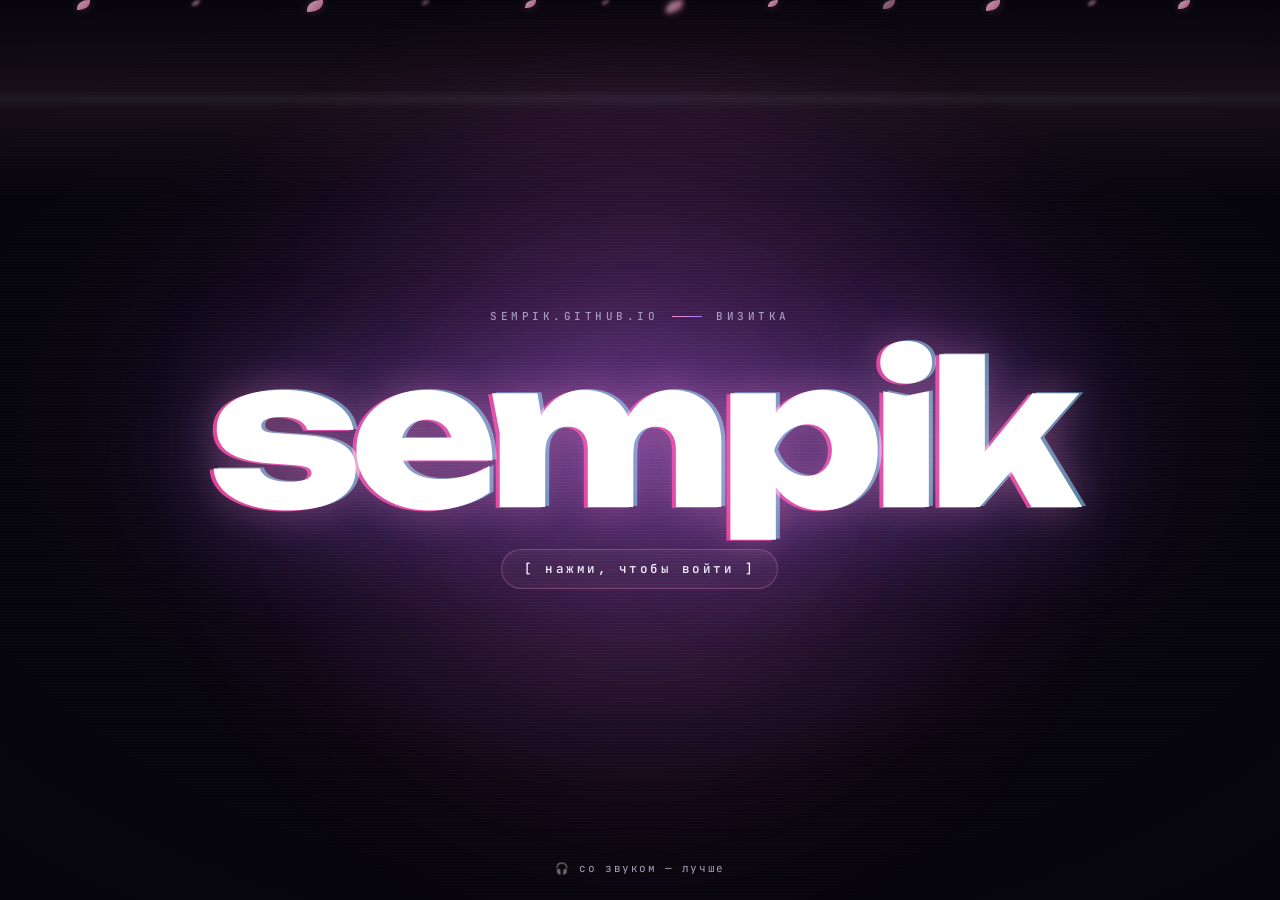
==== commit ede56045: "WIP: интерфейс — заставка, доводка Co-Authored-By: Claude Opus 5.5 <noreply@anthropic.com> Claude-Se" ====
--- a/index.html
+++ b/index.html
@@ -40,15 +40,22 @@
 }
 </script>
 <script>
-  // js есть → прячем карточку до входа; страховка: если модули так и не поднялись — убираем заставку
+  // js есть → карточка прячется до входа. Страховка: если main.js так и не поднялся
+  // (например, сломан config.js), заставку всё равно можно закрыть кликом.
   document.documentElement.classList.add("js");
   addEventListener("load", function () {
     setTimeout(function () {
-      if (window.sempik) return;
       var s = document.getElementById("splash");
-      if (s) s.remove();
-      document.documentElement.classList.add("entered");
-    }, 8000);
+      if (window.sempik || !s) return;
+      var h = s.querySelector(".splash__hint-text");
+      if (h) h.textContent = "[ нажми, чтобы войти ]";
+      s.classList.add("is-ready");
+      s.addEventListener("click", function () {
+        if (window.sempik) return;
+        s.remove();
+        document.documentElement.classList.add("entered");
+      });
+    }, 12000);
   });
 </script>
 <script type="module" src="js/main.js"></script>
--- a/css/style.css
+++ b/css/style.css
@@ -0,0 +1,1300 @@
+/* =========================================================================
+   sempik — визитка. Ночная сакура × неон.
+   Слои (снизу вверх): видео/затемнение/зерно (0) → 3D (1) → карточка (2)
+   → кот (5) → кнопки (80) → тост (90) → заставка (100) → курсор (110)
+   ========================================================================= */
+
+:root {
+  --bg: #07050c;
+  --ink: #f6f0ff;
+  --muted: #a79cbd;
+  --pink: #ff8cc6;
+  --hot: #ff3d9a;
+  --violet: #9b7bff;
+  --deep: #2a1446;
+  --cyan: #6fdcff;
+
+  --ink-2: rgba(246, 240, 255, 0.76);
+  --line: rgba(255, 255, 255, 0.085);
+  --glass: rgba(14, 8, 26, 0.56);
+
+  --f-display: "Unbounded", "Manrope", system-ui, sans-serif;
+  --f-body: "Manrope", system-ui, -apple-system, "Segoe UI", Roboto, sans-serif;
+  --f-mono: "JetBrains Mono", ui-monospace, "SFMono-Regular", Menlo, Consolas, monospace;
+
+  --ease-out: cubic-bezier(0.16, 1, 0.3, 1);
+  --ease-io: cubic-bezier(0.7, 0, 0.2, 1);
+  --ease-back: cubic-bezier(0.3, 1.5, 0.5, 1);
+
+  --gutter: 16px;
+  --radius: 28px;
+  color-scheme: dark;
+}
+
+@property --rb { syntax: "<angle>"; inherits: false; initial-value: 0deg; }
+
+*, *::before, *::after { box-sizing: border-box; }
+
+html {
+  background: var(--bg);
+  -webkit-text-size-adjust: 100%;
+  text-size-adjust: 100%;
+  scrollbar-color: rgba(255, 140, 198, 0.35) transparent;
+  scrollbar-width: thin;
+}
+
+body {
+  margin: 0;
+  min-height: 100vh;
+  min-height: 100svh;
+  background: var(--bg);
+  color: var(--ink);
+  font-family: var(--f-body);
+  font-size: 16px;
+  line-height: 1.5;
+  overflow-x: hidden;
+  -webkit-font-smoothing: antialiased;
+  -moz-osx-font-smoothing: grayscale;
+  text-rendering: optimizeLegibility;
+}
+
+/* пока висит заставка — страница не скроллится */
+html.js:not(.entered) body { overflow: hidden; }
+
+::selection { background: rgba(255, 61, 154, 0.38); color: #fff; }
+
+img, svg, video, canvas { display: block; }
+a { color: inherit; }
+button { font: inherit; color: inherit; }
+
+.sr-only {
+  position: absolute !important;
+  width: 1px; height: 1px;
+  padding: 0; margin: -1px;
+  overflow: hidden;
+  clip: rect(0 0 0 0);
+  white-space: nowrap;
+  border: 0;
+}
+
+:focus { outline: none; }
+:focus-visible {
+  outline: 2px solid var(--pink);
+  outline-offset: 3px;
+  border-radius: 10px;
+}
+
+/* =========================================================================
+   1. Фон
+   ========================================================================= */
+.bg {
+  position: fixed;
+  inset: 0;
+  z-index: 0;
+  overflow: hidden;
+  pointer-events: none;
+  /* если видео не загрузилось — похожий градиент вместо чёрной дыры */
+  background:
+    radial-gradient(60% 70% at 70% 45%, rgba(155, 123, 255, 0.22), transparent 70%),
+    radial-gradient(50% 60% at 90% 80%, rgba(255, 61, 154, 0.18), transparent 70%),
+    var(--bg);
+}
+
+#bg-video {
+  position: absolute;
+  inset: 0;
+  width: 100%;
+  height: 100%;
+  object-fit: cover;
+  object-position: 60% 50%;
+}
+
+.bg-shade {
+  position: absolute;
+  inset: 0;
+  background:
+    linear-gradient(90deg, rgba(7, 5, 12, 0.86) 0%, rgba(7, 5, 12, 0.62) 26%, rgba(7, 5, 12, 0.18) 50%, rgba(7, 5, 12, 0) 66%),
+    radial-gradient(120% 95% at 62% 48%, rgba(7, 5, 12, 0) 52%, rgba(7, 5, 12, 0.78) 100%);
+}
+
+.grain {
+  position: absolute;
+  inset: -60px;
+  opacity: 0.075;
+  mix-blend-mode: overlay;
+  background-image: url("data:image/svg+xml,%3Csvg xmlns='http://www.w3.org/2000/svg' width='200' height='200'%3E%3Cfilter id='n'%3E%3CfeTurbulence type='fractalNoise' baseFrequency='.85' numOctaves='3' stitchTiles='stitch'/%3E%3CfeColorMatrix type='saturate' values='0'/%3E%3C/filter%3E%3Crect width='100%25' height='100%25' filter='url(%23n)'/%3E%3C/svg%3E");
+  background-size: 200px 200px;
+  animation: grain 0.9s steps(1) infinite;
+  will-change: transform;
+}
+@keyframes grain {
+  0%   { transform: translate3d(0, 0, 0); }
+  12%  { transform: translate3d(-23px, 17px, 0); }
+  25%  { transform: translate3d(31px, -9px, 0); }
+  37%  { transform: translate3d(-11px, -38px, 0); }
+  50%  { transform: translate3d(42px, 26px, 0); }
+  62%  { transform: translate3d(-37px, 5px, 0); }
+  75%  { transform: translate3d(14px, 41px, 0); }
+  87%  { transform: translate3d(-6px, -21px, 0); }
+}
+
+/* =========================================================================
+   2. 3D-сцена, кот
+   ========================================================================= */
+#scene3d {
+  position: fixed;
+  inset: 0;
+  width: 100%;
+  height: 100%;
+  z-index: 1;
+  pointer-events: auto;
+}
+#cat-layer {
+  position: fixed;
+  inset: 0;
+  width: 100%;
+  height: 100%;
+  z-index: 5;
+  pointer-events: none;
+}
+
+/* =========================================================================
+   3. Карточка
+   ========================================================================= */
+.ui {
+  position: relative;
+  z-index: 2;
+  pointer-events: none;
+  min-height: 100vh;
+  min-height: 100svh;
+  display: flex;
+  align-items: center;
+  padding: max(118px, 13vh) 24px max(48px, 6vh) clamp(32px, 8vw, 168px);
+}
+
+.card {
+  --brd-a: rgba(255, 140, 198, 0.75);
+  --brd-b: rgba(155, 123, 255, 0.55);
+  position: relative;
+  isolation: isolate;
+  pointer-events: auto;
+  width: clamp(360px, 32vw, 460px);
+  padding: 30px 30px 20px;
+  border-radius: var(--radius);
+  background:
+    radial-gradient(120% 70% at 0% 0%, rgba(155, 123, 255, 0.16), transparent 60%),
+    radial-gradient(110% 70% at 100% 100%, rgba(255, 61, 154, 0.11), transparent 60%),
+    var(--glass);
+  -webkit-backdrop-filter: blur(22px) saturate(160%);
+  backdrop-filter: blur(22px) saturate(160%);
+  box-shadow:
+    0 40px 90px -34px rgba(0, 0, 0, 0.85),
+    0 0 80px -24px rgba(255, 61, 154, 0.38),
+    0 0 120px -50px rgba(155, 123, 255, 0.5),
+    inset 0 1px 0 rgba(255, 255, 255, 0.07);
+  container: card / inline-size;
+  transform-style: flat;
+  will-change: transform;
+}
+
+/* 1px градиентная рамка */
+.card::before {
+  content: "";
+  position: absolute;
+  inset: 0;
+  z-index: -1;
+  border-radius: inherit;
+  padding: 1px;
+  background: linear-gradient(145deg, var(--brd-a) 0%, rgba(255, 140, 198, 0.12) 32%, rgba(255, 255, 255, 0.04) 55%, var(--brd-b) 100%);
+  -webkit-mask: linear-gradient(#000 0 0) content-box, linear-gradient(#000 0 0);
+  -webkit-mask-composite: xor;
+  mask: linear-gradient(#000 0 0) content-box, linear-gradient(#000 0 0);
+  mask-composite: exclude;
+  pointer-events: none;
+}
+
+/* блик, бегающий за курсором */
+.card__glare {
+  position: absolute;
+  inset: 0;
+  z-index: -1;
+  border-radius: inherit;
+  overflow: hidden;
+  pointer-events: none;
+}
+.card__glare > span {
+  position: absolute;
+  left: 0;
+  top: 0;
+  width: 420px;
+  height: 420px;
+  margin: -210px 0 0 -210px;
+  border-radius: 50%;
+  background: radial-gradient(circle, rgba(255, 220, 240, 0.14) 0%, rgba(255, 140, 198, 0.06) 35%, transparent 68%);
+  opacity: 0;
+  transition: opacity 0.5s ease;
+  will-change: transform;
+}
+.card.is-hover .card__glare > span { opacity: 1; }
+
+/* ---- появление ---- */
+html.js .card {
+  opacity: 0;
+  translate: 0 28px;
+  scale: 0.975;
+}
+html.js.entered .card {
+  opacity: 1;
+  translate: none;
+  scale: none;
+  transition:
+    opacity 0.9s var(--ease-out) 0.28s,
+    translate 1.2s var(--ease-out) 0.28s,
+    scale 1.2s var(--ease-out) 0.28s;
+}
+html.js .reveal {
+  opacity: 0;
+  translate: 0 14px;
+  filter: blur(6px);
+}
+html.js.entered .reveal {
+  opacity: 1;
+  translate: none;
+  filter: blur(0);
+  transition:
+    opacity 0.75s var(--ease-out),
+    translate 0.9s var(--ease-out),
+    filter 0.75s var(--ease-out);
+  transition-delay: calc(0.5s + var(--i, 0) * 75ms);
+}
+
+/* ---- шапка ---- */
+.card__head {
+  display: flex;
+  align-items: center;
+  gap: 20px;
+}
+.card__id { min-width: 0; }
+
+.avatar {
+  position: relative;
+  flex: none;
+  width: 86px;
+  height: 86px;
+  border-radius: 50%;
+  -webkit-tap-highlight-color: transparent;
+}
+.avatar__ring,
+.avatar__glow {
+  position: absolute;
+  border-radius: 50%;
+  background: conic-gradient(from 0deg, var(--pink), var(--violet) 28%, rgba(155, 123, 255, 0) 46%, rgba(255, 61, 154, 0) 54%, var(--hot) 74%, var(--pink));
+  animation: spin 5.5s linear infinite;
+}
+.avatar__ring {
+  inset: -5px;
+  -webkit-mask: radial-gradient(farthest-side, transparent calc(100% - 2.5px), #000 calc(100% - 2px));
+  mask: radial-gradient(farthest-side, transparent calc(100% - 2.5px), #000 calc(100% - 2px));
+}
+.avatar__glow {
+  inset: -9px;
+  filter: blur(12px);
+  opacity: 0.55;
+}
+.avatar__img {
+  position: absolute;
+  inset: 0;
+  border-radius: 50%;
+  overflow: hidden;
+  background: #170c26;
+  box-shadow: 0 0 0 3px rgba(9, 5, 16, 0.92);
+}
+.avatar__img img {
+  width: 100%;
+  height: 100%;
+  object-fit: cover;
+  transform: scale(1.7);
+  transform-origin: 43% 47%;
+  transition: transform 0.6s var(--ease-out);
+}
+.avatar:hover .avatar__img img { transform: scale(1.82); }
+.avatar.is-boop { animation: boop 0.5s var(--ease-back); }
+.avatar__dot {
+  position: absolute;
+  right: 0;
+  bottom: 4px;
+  width: 17px;
+  height: 17px;
+  border-radius: 50%;
+  background: radial-gradient(circle at 34% 32%, #ffe1f0 0 14%, var(--pink) 48%, var(--hot) 100%);
+  box-shadow: 0 0 0 3.5px #120a1f, 0 0 14px rgba(255, 140, 198, 0.75);
+}
+@keyframes spin { to { transform: rotate(1turn); } }
+@keyframes boop {
+  0% { transform: scale(1); }
+  35% { transform: scale(0.9) rotate(-4deg); }
+  70% { transform: scale(1.06) rotate(2deg); }
+  100% { transform: scale(1); }
+}
+
+/* ---- ник ---- */
+.name {
+  position: relative;
+  isolation: isolate;
+  margin: 0;
+  font-family: var(--f-display);
+  font-weight: 800;
+  font-size: clamp(36px, 3.3vw, 50px);
+  line-height: 1;
+  letter-spacing: -0.035em;
+  padding-bottom: 0.06em;
+  cursor: default;
+}
+.name__text {
+  display: inline-block;
+  background: linear-gradient(100deg, #fff 0%, #ffe6f2 18%, var(--pink) 34%, #fff 50%, #e2d8ff 64%, var(--violet) 80%, #fff 100%);
+  background-size: 260% 100%;
+  -webkit-background-clip: text;
+  background-clip: text;
+  color: transparent;
+  -webkit-text-fill-color: transparent;
+  animation: shimmer 8s linear infinite;
+  filter: drop-shadow(0 0 22px rgba(255, 140, 198, 0.28));
+}
+.name::before,
+.name::after {
+  content: attr(data-text);
+  position: absolute;
+  left: 0;
+  top: 0;
+  z-index: -1;
+  opacity: 0;
+  pointer-events: none;
+  transition: opacity 0.2s ease;
+}
+.name::before { color: var(--hot); }
+.name::after { color: var(--cyan); }
+.name:hover::before { opacity: 0.85; animation: glitchA 1.1s steps(1) infinite; }
+.name:hover::after { opacity: 0.75; animation: glitchB 1.3s steps(1) infinite; }
+.name:hover .name__text { animation: shimmer 8s linear infinite, nameJolt 1.1s steps(1) infinite; }
+
+@keyframes shimmer {
+  from { background-position: 0% 50%; }
+  to { background-position: -260% 50%; }
+}
+@keyframes nameJolt {
+  0%, 100% { transform: none; }
+  8% { transform: translate(1px, 0) skewX(-4deg); }
+  12% { transform: none; }
+  54% { transform: translate(-1px, 0); }
+  58% { transform: none; }
+}
+
+/* ---- статус ---- */
+.status {
+  display: inline-flex;
+  align-items: center;
+  gap: 8px;
+  max-width: 100%;
+  margin: 12px 0 0;
+  padding: 6px 12px 6px 10px;
+  border-radius: 999px;
+  font: 500 11.5px/1.2 var(--f-mono);
+  letter-spacing: 0.01em;
+  color: #dcd2f0;
+  background: rgba(255, 255, 255, 0.045);
+  border: 1px solid rgba(255, 255, 255, 0.09);
+}
+.status__dot {
+  flex: none;
+  width: 7px;
+  height: 7px;
+  border-radius: 50%;
+  background: var(--pink);
+  box-shadow: 0 0 10px var(--pink);
+}
+.status__text { overflow: hidden; text-overflow: ellipsis; white-space: nowrap; }
+
+/* ---- печатная машинка ---- */
+.tagline {
+  margin: 22px 0 0;
+  min-height: 3em;
+  font: 500 13.5px/1.5 var(--f-mono);
+  color: #ffd9ec;
+  letter-spacing: -0.005em;
+}
+.tagline__prompt {
+  color: var(--violet);
+  margin-right: 0.5ch;
+  font-weight: 500;
+}
+.tagline__caret {
+  display: inline-block;
+  width: 0.55em;
+  height: 1.12em;
+  margin-left: 2px;
+  vertical-align: -0.2em;
+  border-radius: 1px;
+  background: linear-gradient(var(--pink), var(--hot));
+  box-shadow: 0 0 10px rgba(255, 61, 154, 0.7);
+  animation: caret 1.05s steps(1) infinite;
+}
+.tagline.is-typing .tagline__caret { animation: none; }
+@keyframes caret { 50% { opacity: 0; } }
+
+/* ---- о себе ---- */
+.about {
+  margin: 8px 0 0;
+  font-size: 15px;
+  line-height: 1.62;
+  color: var(--ink-2);
+  text-wrap: pretty;
+}
+
+/* ---- ссылки ---- */
+.links { margin-top: 22px; }
+.links__list {
+  list-style: none;
+  margin: 0;
+  padding: 0;
+  display: grid;
+  grid-template-columns: 1fr 1fr;
+  gap: 10px;
+}
+.links__list > li { min-width: 0; }
+.links__list > li:last-child:nth-child(odd) { grid-column: 1 / -1; }
+@container card (max-width: 379px) {
+  .links__list { grid-template-columns: 1fr; }
+}
+
+.link {
+  --brand: var(--pink);
+  --mx: 0px;
+  --my: 0px;
+  position: relative;
+  isolation: isolate;
+  overflow: hidden;
+  display: flex;
+  align-items: center;
+  gap: 12px;
+  width: 100%;
+  min-height: 62px;
+  margin: 0;
+  padding: 10px 14px 10px 10px;
+  border-radius: 17px;
+  border: 1px solid rgba(255, 255, 255, 0.085);
+  background: linear-gradient(180deg, rgba(255, 255, 255, 0.06), rgba(255, 255, 255, 0.022));
+  color: var(--ink);
+  text-align: left;
+  text-decoration: none;
+  cursor: pointer;
+  -webkit-appearance: none;
+  appearance: none;
+  -webkit-tap-highlight-color: transparent;
+  transform: translate3d(var(--mx), var(--my), 0);
+  transition:
+    transform 0.45s var(--ease-out),
+    border-color 0.3s ease,
+    box-shadow 0.4s ease,
+    background-color 0.3s ease;
+}
+.link::before {
+  content: "";
+  position: absolute;
+  inset: 0;
+  z-index: -1;
+  background:
+    radial-gradient(130% 160% at var(--px, 20%) var(--py, 50%), color-mix(in srgb, var(--brand) 19%, transparent), transparent 62%);
+  opacity: 0;
+  transition: opacity 0.4s ease;
+}
+.link:hover,
+.link:focus-visible,
+.link.is-ping {
+  border-color: rgba(255, 255, 255, 0.28);
+  border-color: color-mix(in srgb, var(--brand) 58%, transparent);
+  box-shadow:
+    0 0 0 1px color-mix(in srgb, var(--brand) 22%, transparent),
+    0 14px 34px -16px color-mix(in srgb, var(--brand) 90%, transparent),
+    0 0 30px -8px color-mix(in srgb, var(--brand) 60%, transparent);
+}
+.link:hover::before,
+.link:focus-visible::before,
+.link.is-ping::before { opacity: 1; }
+.link:focus-visible { outline: 2px solid var(--pink); outline-offset: 3px; border-radius: 17px; }
+.link:active { transition-duration: 0.12s; }
+.link.is-ping { animation: ping 0.9s var(--ease-out); }
+@keyframes ping {
+  0% { box-shadow: 0 0 0 0 color-mix(in srgb, var(--brand) 70%, transparent); }
+  100% { box-shadow: 0 0 0 14px transparent; }
+}
+
+.link__icon {
+  flex: none;
+  display: grid;
+  place-items: center;
+  width: 40px;
+  height: 40px;
+  border-radius: 12px;
+  background: rgba(255, 255, 255, 0.05);
+  background: color-mix(in srgb, var(--brand) 15%, rgba(255, 255, 255, 0.03));
+  border: 1px solid color-mix(in srgb, var(--brand) 30%, transparent);
+  transform: translate3d(calc(var(--mx) * 0.7), calc(var(--my) * 0.7), 0);
+  transition: transform 0.45s var(--ease-out), background-color 0.3s ease;
+}
+.link__icon svg {
+  width: 21px;
+  height: 21px;
+  fill: var(--brand);
+  fill: color-mix(in srgb, var(--brand) 72%, #fff);
+  filter: drop-shadow(0 0 7px color-mix(in srgb, var(--brand) 55%, transparent));
+  transition: transform 0.45s var(--ease-back);
+}
+.link:hover .link__icon svg,
+.link:focus-visible .link__icon svg { transform: scale(1.12) rotate(-6deg); }
+
+.link__text {
+  display: flex;
+  flex-direction: column;
+  gap: 4px;
+  min-width: 0;
+}
+.link__name {
+  font: 600 13.5px/1.1 var(--f-display);
+  letter-spacing: 0.005em;
+}
+.link__sub {
+  font: 400 11.5px/1.2 var(--f-mono);
+  color: var(--muted);
+  white-space: nowrap;
+  overflow: hidden;
+  text-overflow: ellipsis;
+  transition: color 0.25s ease;
+}
+.link.is-copied .link__sub { color: var(--pink); }
+
+.link__go {
+  flex: none;
+  width: 16px;
+  height: 16px;
+  margin-left: auto;
+  fill: none;
+  stroke: currentColor;
+  stroke-width: 1.8;
+  stroke-linecap: round;
+  stroke-linejoin: round;
+  opacity: 0.38;
+  transition: opacity 0.3s ease, transform 0.45s var(--ease-out);
+}
+.link:hover .link__go,
+.link:focus-visible .link__go { opacity: 0.95; transform: translate(2px, -2px); }
+.link--copy:hover .link__go,
+.link--copy:focus-visible .link__go { transform: scale(1.1); }
+
+.ripple {
+  position: absolute;
+  left: 0;
+  top: 0;
+  z-index: -1;
+  width: 20px;
+  height: 20px;
+  margin: -10px 0 0 -10px;
+  border-radius: 50%;
+  pointer-events: none;
+  background: radial-gradient(circle, color-mix(in srgb, var(--brand) 60%, #fff 10%) 0%, color-mix(in srgb, var(--brand) 30%, transparent) 45%, transparent 70%);
+}
+
+/* ---- GitHub ---- */
+.gh {
+  display: grid;
+  grid-template-rows: 0fr;
+  opacity: 0;
+  transition: grid-template-rows 0.8s var(--ease-out), opacity 0.7s var(--ease-out);
+}
+.gh.is-ready { grid-template-rows: 1fr; }
+html.entered .gh.is-ready { opacity: 1; transition-delay: 0s, 1.05s; }
+.gh__inner { min-height: 0; overflow: hidden; }
+.gh__head {
+  display: flex;
+  align-items: center;
+  gap: 10px;
+  margin: 20px 0 9px;
+  font: 500 10.5px/1 var(--f-mono);
+  text-transform: uppercase;
+  letter-spacing: 0.16em;
+  color: var(--muted);
+}
+.gh__head::after {
+  content: "";
+  flex: 1;
+  height: 1px;
+  background: linear-gradient(90deg, rgba(255, 255, 255, 0.1), transparent);
+}
+.gh__live {
+  order: 2;
+  display: inline-flex;
+  align-items: center;
+  gap: 6px;
+  color: var(--pink);
+  letter-spacing: 0.12em;
+}
+.gh__pulse {
+  width: 6px;
+  height: 6px;
+  border-radius: 50%;
+  background: var(--pink);
+  box-shadow: 0 0 0 0 rgba(255, 140, 198, 0.6);
+  animation: livePulse 2.4s ease-out infinite;
+}
+@keyframes livePulse {
+  0% { box-shadow: 0 0 0 0 rgba(255, 140, 198, 0.55); }
+  70%, 100% { box-shadow: 0 0 0 7px rgba(255, 140, 198, 0); }
+}
+.gh__stats,
+.gh__repos {
+  list-style: none;
+  margin: 0;
+  padding: 0;
+  display: flex;
+  flex-wrap: wrap;
+  gap: 6px;
+}
+.gh__stats li {
+  display: inline-flex;
+  align-items: center;
+  gap: 6px;
+  padding: 6px 10px;
+  border-radius: 10px;
+  font: 400 11.5px/1.2 var(--f-mono);
+  color: #cfc4e6;
+  background: rgba(255, 255, 255, 0.04);
+  border: 1px solid rgba(255, 255, 255, 0.075);
+}
+.gh__stats b { font-weight: 500; color: var(--ink); }
+.gh__stats svg { width: 13px; height: 13px; fill: none; stroke: var(--pink); stroke-width: 1.7; stroke-linecap: round; stroke-linejoin: round; }
+
+.gh__recent {
+  display: flex;
+  align-items: center;
+  flex-wrap: wrap;
+  gap: 6px 8px;
+  margin-top: 8px;
+}
+.gh__recent[hidden] { display: none; }
+.gh__recent-label {
+  font: 400 10.5px/1 var(--f-mono);
+  color: var(--muted);
+  opacity: 0.8;
+}
+.gh__repo {
+  display: inline-flex;
+  align-items: center;
+  gap: 6px;
+  max-width: 100%;
+  min-height: 28px;
+  padding: 5px 10px;
+  border-radius: 999px;
+  font: 500 11.5px/1.2 var(--f-mono);
+  color: #e6dcfa;
+  text-decoration: none;
+  background: rgba(155, 123, 255, 0.1);
+  border: 1px solid rgba(155, 123, 255, 0.28);
+  transition: border-color 0.25s ease, background-color 0.25s ease, transform 0.35s var(--ease-out), box-shadow 0.3s ease;
+}
+.gh__repo span { overflow: hidden; text-overflow: ellipsis; white-space: nowrap; }
+.gh__repo svg { flex: none; width: 12px; height: 12px; fill: none; stroke: var(--violet); stroke-width: 1.8; stroke-linecap: round; stroke-linejoin: round; }
+.gh__repo:hover,
+.gh__repo:focus-visible {
+  border-color: rgba(255, 140, 198, 0.65);
+  background: rgba(255, 140, 198, 0.12);
+  box-shadow: 0 0 18px -4px rgba(255, 61, 154, 0.55);
+  transform: translateY(-1px);
+}
+.gh__repo:focus-visible { border-radius: 999px; }
+
+/* ---- подвал ---- */
+.card__foot {
+  display: flex;
+  flex-wrap: wrap;
+  align-items: center;
+  justify-content: space-between;
+  gap: 6px 14px;
+  margin-top: 20px;
+  padding-top: 14px;
+  border-top: 1px solid rgba(255, 255, 255, 0.07);
+  font-size: 12px;
+  color: var(--muted);
+}
+.card__hint {
+  font: 400 10.5px/1.3 var(--f-mono);
+  color: var(--muted);
+  opacity: 0.72;
+}
+.konami { letter-spacing: 0.08em; color: #cdb9e6; }
+
+/* =========================================================================
+   4. Кнопки звука
+   ========================================================================= */
+.controls {
+  position: fixed;
+  top: max(16px, env(safe-area-inset-top));
+  right: max(16px, env(safe-area-inset-right));
+  z-index: 80;
+  display: flex;
+  gap: 10px;
+  opacity: 0;
+  translate: 0 -10px;
+  pointer-events: none;
+  transition: opacity 0.7s var(--ease-out), translate 0.8s var(--ease-out);
+}
+.controls[hidden] { display: none; }
+html.entered .controls {
+  opacity: 1;
+  translate: none;
+  pointer-events: auto;
+  transition-delay: 1.1s;
+}
+.ctl {
+  position: relative;
+  display: grid;
+  place-items: center;
+  width: 44px;
+  height: 44px;
+  padding: 0;
+  border-radius: 50%;
+  cursor: pointer;
+  color: var(--ink);
+  border: 1px solid rgba(255, 255, 255, 0.13);
+  background:
+    radial-gradient(120% 120% at 30% 20%, rgba(255, 255, 255, 0.1), rgba(255, 255, 255, 0) 55%),
+    rgba(18, 10, 32, 0.55);
+  -webkit-backdrop-filter: blur(14px) saturate(150%);
+  backdrop-filter: blur(14px) saturate(150%);
+  box-shadow: inset 0 1px 0 rgba(255, 255, 255, 0.08), 0 10px 26px -8px rgba(0, 0, 0, 0.6);
+  -webkit-tap-highlight-color: transparent;
+  transition: transform 0.3s var(--ease-back), border-color 0.25s ease, box-shadow 0.3s ease, color 0.25s ease;
+}
+.ctl:hover {
+  transform: translateY(-2px);
+  border-color: rgba(255, 140, 198, 0.55);
+  box-shadow: inset 0 1px 0 rgba(255, 255, 255, 0.1), 0 12px 28px -8px rgba(0, 0, 0, 0.6), 0 0 24px -4px rgba(255, 61, 154, 0.5);
+}
+.ctl:active { transform: scale(0.92); }
+.ctl:focus-visible { outline: 2px solid var(--pink); outline-offset: 3px; border-radius: 50%; }
+.ctl .ico {
+  width: 20px;
+  height: 20px;
+  fill: none;
+  stroke: currentColor;
+  stroke-width: 1.7;
+  stroke-linecap: round;
+  stroke-linejoin: round;
+}
+.ctl .ico path:first-child { fill: currentColor; fill-opacity: 0.18; }
+.ctl--sound .ico--off { display: none; }
+.ctl--sound[aria-pressed="false"] { color: var(--muted); }
+.ctl--sound[aria-pressed="false"] .ico--on { display: none; }
+.ctl--sound[aria-pressed="false"] .ico--off { display: block; }
+
+.ctl--music .ico--note circle { fill: currentColor; fill-opacity: 0.18; }
+.eq {
+  display: none;
+  align-items: flex-end;
+  gap: 2.5px;
+  height: 16px;
+}
+.eq i {
+  width: 3px;
+  height: 100%;
+  border-radius: 2px;
+  background: linear-gradient(var(--pink), var(--violet));
+  transform-origin: 50% 100%;
+  animation: eq 0.9s ease-in-out infinite alternate;
+}
+.eq i:nth-child(2) { animation-duration: 0.7s; animation-delay: -0.3s; }
+.eq i:nth-child(3) { animation-duration: 1.1s; animation-delay: -0.6s; }
+.eq i:nth-child(4) { animation-duration: 0.8s; animation-delay: -0.1s; }
+@keyframes eq {
+  0% { transform: scaleY(0.25); }
+  100% { transform: scaleY(1); }
+}
+.ctl--music[aria-pressed="true"] {
+  border-color: rgba(255, 140, 198, 0.6);
+  box-shadow: inset 0 1px 0 rgba(255, 255, 255, 0.1), 0 10px 26px -8px rgba(0, 0, 0, 0.6), 0 0 26px -4px rgba(255, 61, 154, 0.55);
+}
+.ctl--music[aria-pressed="true"] .ico--note { display: none; }
+.ctl--music[aria-pressed="true"] .eq { display: flex; }
+.controls.is-muted .eq i { animation-play-state: paused; opacity: 0.5; }
+
+/* =========================================================================
+   5. Тост
+   ========================================================================= */
+#toast {
+  position: fixed;
+  left: 50%;
+  bottom: calc(28px + env(safe-area-inset-bottom));
+  z-index: 90;
+  max-width: min(420px, calc(100vw - 32px));
+  padding: 12px 20px;
+  border-radius: 999px;
+  font: 600 14px/1.3 var(--f-body);
+  color: var(--ink);
+  text-align: center;
+  background:
+    radial-gradient(120% 140% at 50% 0%, rgba(255, 140, 198, 0.16), transparent 60%),
+    rgba(20, 11, 36, 0.74);
+  border: 1px solid rgba(255, 140, 198, 0.35);
+  -webkit-backdrop-filter: blur(16px) saturate(150%);
+  backdrop-filter: blur(16px) saturate(150%);
+  box-shadow: 0 18px 44px -14px rgba(0, 0, 0, 0.75), 0 0 34px -8px rgba(255, 61, 154, 0.5);
+  opacity: 0;
+  transform: translate(-50%, 26px) scale(0.94);
+  transition: opacity 0.35s ease, transform 0.55s var(--ease-out);
+  pointer-events: none;
+}
+#toast.is-on {
+  opacity: 1;
+  transform: translate(-50%, 0) scale(1);
+}
+
+/* =========================================================================
+   6. Курсор-светлячок + лепестки
+   ========================================================================= */
+.cursor-glow {
+  position: fixed;
+  left: 0;
+  top: 0;
+  z-index: 110;
+  width: 36px;
+  height: 36px;
+  margin: -18px 0 0 -18px;
+  border-radius: 50%;
+  pointer-events: none;
+  background: radial-gradient(circle, rgba(255, 170, 214, 0.55) 0%, rgba(255, 61, 154, 0.2) 38%, rgba(155, 123, 255, 0) 70%);
+  mix-blend-mode: screen;
+  opacity: 0;
+  transition: opacity 0.35s ease;
+  will-change: transform;
+}
+.cursor-glow.is-on { opacity: 1; }
+.trail-petal {
+  position: fixed;
+  left: 0;
+  top: 0;
+  z-index: 109;
+  width: 10px;
+  height: 8px;
+  margin: -4px 0 0 -5px;
+  border-radius: 85% 0 85% 0;
+  pointer-events: none;
+  background: linear-gradient(135deg, #fff0f7 0%, #ffb6d9 45%, #ff6fb5 100%);
+  box-shadow: 0 0 8px rgba(255, 140, 198, 0.55);
+  opacity: 0;
+  will-change: transform, opacity;
+}
+html.kex-laser .cursor-glow,
+html.kex-laser .trail-petal { display: none; }
+
+/* =========================================================================
+   7. Заставка
+   ========================================================================= */
+#splash {
+  --x: 50%;
+  --y: 50%;
+  --r: -120px;
+  position: fixed;
+  inset: 0;
+  z-index: 100;
+  display: grid;
+  place-items: center;
+  overflow: hidden;
+  background:
+    radial-gradient(70% 60% at 50% 46%, rgba(42, 20, 70, 0.75), transparent 70%),
+    var(--bg);
+  cursor: pointer;
+  user-select: none;
+  -webkit-user-select: none;
+  -webkit-tap-highlight-color: transparent;
+  outline: none;
+}
+.splash__fx,
+.splash__fx > span {
+  position: absolute;
+  inset: 0;
+  pointer-events: none;
+}
+.splash__glow {
+  border-radius: 50%;
+  filter: blur(10px);
+}
+.splash__fx > .splash__glow--a {
+  inset: auto;
+  left: 50%;
+  top: 50%;
+  width: 90vmax;
+  height: 90vmax;
+  margin: -45vmax 0 0 -45vmax;
+  background: radial-gradient(circle, rgba(255, 61, 154, 0.18) 0%, rgba(255, 61, 154, 0.05) 35%, transparent 62%);
+  animation: drift 14s ease-in-out infinite alternate;
+}
+.splash__fx > .splash__glow--b {
+  inset: auto;
+  left: 50%;
+  top: 50%;
+  width: 70vmax;
+  height: 70vmax;
+  margin: -35vmax 0 0 -35vmax;
+  background: radial-gradient(circle, rgba(155, 123, 255, 0.2) 0%, rgba(155, 123, 255, 0.05) 40%, transparent 65%);
+  animation: drift 11s ease-in-out -4s infinite alternate-reverse;
+}
+@keyframes drift {
+  0% { transform: translate3d(-14vmax, -6vmax, 0) scale(1); }
+  100% { transform: translate3d(12vmax, 8vmax, 0) scale(1.15); }
+}
+.splash__fx > .splash__lines {
+  background: repeating-linear-gradient(0deg, rgba(255, 255, 255, 0.032) 0 1px, transparent 1px 3px);
+  -webkit-mask: radial-gradient(80% 70% at 50% 50%, #000 30%, transparent 100%);
+  mask: radial-gradient(80% 70% at 50% 50%, #000 30%, transparent 100%);
+}
+.splash__fx > .splash__sweep {
+  inset: auto 0 auto 0;
+  top: 0;
+  height: 22vh;
+  background: linear-gradient(180deg, transparent, rgba(255, 140, 198, 0.06) 45%, rgba(255, 210, 235, 0.1) 50%, rgba(255, 140, 198, 0.06) 55%, transparent);
+  animation: sweep 6.5s cubic-bezier(0.45, 0, 0.55, 1) infinite;
+}
+@keyframes sweep {
+  from { transform: translate3d(0, -25vh, 0); }
+  to { transform: translate3d(0, 105vh, 0); }
+}
+
+.splash__petals i {
+  position: absolute;
+  top: 0;
+  left: var(--x);
+  width: calc(12px * var(--s, 1));
+  height: calc(9px * var(--s, 1));
+  border-radius: 85% 0 85% 0;
+  background: linear-gradient(135deg, #fff0f7 0%, #ffb3d6 45%, #ff70b4 100%);
+  opacity: var(--o, 0.7);
+  filter: blur(var(--b, 0px));
+  box-shadow: 0 0 10px rgba(255, 140, 198, 0.4);
+  animation: petalFall var(--d, 10s) linear var(--dl, 0s) infinite;
+  will-change: transform;
+}
+.splash__petals i:nth-child(1)  { --x: 6%;  --d: 11s; --dl: -1s;  --s: 1.1; --dx: 9vw; }
+.splash__petals i:nth-child(2)  { --x: 15%; --d: 14s; --dl: -7s;  --s: 0.7; --dx: 6vw;  --o: 0.45; --b: 1px; }
+.splash__petals i:nth-child(3)  { --x: 24%; --d: 9s;  --dl: -4s;  --s: 1.3; --dx: 12vw; }
+.splash__petals i:nth-child(4)  { --x: 33%; --d: 16s; --dl: -11s; --s: 0.6; --dx: 4vw;  --o: 0.4; --b: 1.5px; }
+.splash__petals i:nth-child(5)  { --x: 41%; --d: 12s; --dl: -2s;  --s: 0.9; --dx: 10vw; }
+.splash__petals i:nth-child(6)  { --x: 52%; --d: 10s; --dl: -8s;  --s: 1.4; --dx: 7vw;  --o: 0.6; --b: 2px; }
+.splash__petals i:nth-child(7)  { --x: 60%; --d: 13s; --dl: -5s;  --s: 0.8; --dx: 11vw; }
+.splash__petals i:nth-child(8)  { --x: 69%; --d: 15s; --dl: -13s; --s: 1;   --dx: 5vw;  --o: 0.5; }
+.splash__petals i:nth-child(9)  { --x: 77%; --d: 9.5s;--dl: -6s;  --s: 1.2; --dx: 9vw; }
+.splash__petals i:nth-child(10) { --x: 85%; --d: 12.5s;--dl: -9s; --s: 0.65;--dx: 6vw;  --o: 0.4; --b: 1px; }
+.splash__petals i:nth-child(11) { --x: 92%; --d: 10.5s;--dl: -3s; --s: 1;   --dx: 8vw; }
+.splash__petals i:nth-child(12) { --x: 47%; --d: 17s; --dl: -14s; --s: 0.55;--dx: 3vw;  --o: 0.35; --b: 1px; }
+@keyframes petalFall {
+  from { transform: translate3d(0, -6vh, 0) rotate(0deg) rotateX(0deg); }
+  to { transform: translate3d(var(--dx, 8vw), 106vh, 0) rotate(560deg) rotateX(900deg); }
+}
+
+.splash__inner {
+  position: relative;
+  display: grid;
+  justify-items: center;
+  gap: 22px;
+  padding: 0 var(--gutter);
+  text-align: center;
+  transition: transform 0.9s var(--ease-out), opacity 0.6s ease, filter 0.7s ease;
+}
+.splash__kicker {
+  display: flex;
+  align-items: center;
+  gap: 14px;
+  margin: 0;
+  font: 500 11px/1 var(--f-mono);
+  letter-spacing: 0.32em;
+  text-transform: uppercase;
+  color: var(--muted);
+  animation: fadeUp 1.2s var(--ease-out) 0.1s both;
+}
+.splash__sep {
+  width: 30px;
+  height: 1px;
+  background: linear-gradient(90deg, var(--pink), var(--violet));
+}
+.splash__title {
+  position: relative;
+  isolation: isolate;
+  margin: 0;
+  font-family: var(--f-display);
+  font-weight: 800;
+  font-size: clamp(68px, 15.5vw, 220px);
+  line-height: 0.9;
+  letter-spacing: -0.05em;
+  color: #fff;
+  animation: titleIn 1.4s var(--ease-out) both;
+}
+.splash__title > span {
+  position: relative;
+  z-index: 2;
+  display: inline-block;
+  text-shadow: 0 0 40px rgba(255, 140, 198, 0.35), 0 0 120px rgba(155, 123, 255, 0.45);
+  animation: glitchMain 4.2s steps(1) 1.4s infinite;
+}
+.splash__title::before,
+.splash__title::after {
+  content: attr(data-text);
+  position: absolute;
+  left: 0;
+  top: 0;
+  width: 100%;
+  mix-blend-mode: screen;
+  pointer-events: none;
+}
+.splash__title::before {
+  z-index: 1;
+  color: var(--hot);
+  transform: translate(-0.02em, 0.006em);
+  opacity: 0.9;
+  animation: glitchA 4.2s steps(1) 1.4s infinite;
+}
+.splash__title::after {
+  z-index: 3;
+  color: var(--cyan);
+  transform: translate(0.02em, -0.006em);
+  opacity: 0.55;
+  animation: glitchB 4.2s steps(1) 1.4s infinite;
+}
+@keyframes titleIn {
+  from { opacity: 0; transform: scale(0.92); filter: blur(18px); letter-spacing: 0.04em; }
+  to { opacity: 1; transform: none; filter: blur(0); letter-spacing: -0.05em; }
+}
+@keyframes glitchA {
+  0%, 78%, 100% { clip-path: inset(-40% -6% -40% -6%); transform: translate(-0.02em, 0.006em); }
+  80% { clip-path: inset(14% 0 62% 0); transform: translate(-0.09em, 0); }
+  82% { clip-path: inset(58% 0 18% 0); transform: translate(0.06em, 0.01em); }
+  84% { clip-path: inset(32% 0 44% 0); transform: translate(-0.05em, 0); }
+  86% { clip-path: inset(78% 0 4% 0); transform: translate(0.04em, 0); }
+  88% { clip-path: inset(-40% -6% -40% -6%); transform: translate(-0.02em, 0.006em); }
+  93% { clip-path: inset(44% 0 40% 0); transform: translate(0.08em, 0); }
+  94% { clip-path: inset(-40% -6% -40% -6%); transform: translate(-0.02em, 0.006em); }
+}
+@keyframes glitchB {
+  0%, 78%, 100% { clip-path: inset(-40% -6% -40% -6%); transform: translate(0.02em, -0.006em); }
+  80% { clip-path: inset(66% 0 10% 0); transform: translate(0.08em, 0); }
+  82% { clip-path: inset(8% 0 70% 0); transform: translate(-0.07em, -0.01em); }
+  84% { clip-path: inset(40% 0 36% 0); transform: translate(0.05em, 0); }
+  86% { clip-path: inset(-40% -6% -40% -6%); transform: translate(0.02em, -0.006em); }
+  92% { clip-path: inset(20% 0 64% 0); transform: translate(-0.06em, 0); }
+  93% { clip-path: inset(-40% -6% -40% -6%); transform: translate(0.02em, -0.006em); }
+}
+@keyframes glitchMain {
+  0%, 79%, 100% { transform: none; }
+  80% { transform: translate(0.012em, 0) skewX(-6deg); }
+  82% { transform: translate(-0.02em, 0); }
+  84% { transform: none; }
+  92% { transform: translate(0.015em, 0) skewX(4deg); }
+  93% { transform: none; }
+}
+
+.splash__hint {
+  margin: 4px 0 0;
+  animation: fadeUp 1.2s var(--ease-out) 0.5s both;
+}
+.splash__hint-text {
+  display: inline-block;
+  padding: 13px 22px;
+  border-radius: 999px;
+  font: 500 12.5px/1 var(--f-mono);
+  letter-spacing: 0.2em;
+  color: var(--ink);
+  border: 1px solid rgba(255, 140, 198, 0.3);
+  background: rgba(255, 255, 255, 0.03);
+  box-shadow: 0 0 0 0 rgba(255, 61, 154, 0.4), inset 0 0 18px rgba(255, 140, 198, 0.06);
+  opacity: 0.45;
+  transition: opacity 0.4s ease, border-color 0.3s ease;
+}
+#splash.is-ready .splash__hint-text {
+  opacity: 1;
+  animation: hintPulse 2.4s ease-in-out infinite;
+}
+#splash:hover .splash__hint-text,
+#splash:focus-visible .splash__hint-text { border-color: rgba(255, 140, 198, 0.75); }
+#splash:focus-visible .splash__hint-text { outline: 2px solid var(--pink); outline-offset: 4px; }
+@keyframes hintPulse {
+  0%, 100% { box-shadow: 0 0 0 0 rgba(255, 61, 154, 0.35), inset 0 0 18px rgba(255, 140, 198, 0.06); opacity: 1; }
+  50% { box-shadow: 0 0 0 10px rgba(255, 61, 154, 0), inset 0 0 22px rgba(255, 140, 198, 0.14); opacity: 0.72; }
+}
+@keyframes fadeUp {
+  from { opacity: 0; transform: translateY(14px); }
+  to { opacity: 1; transform: none; }
+}
+.splash__foot {
+  position: absolute;
+  left: 0;
+  right: 0;
+  bottom: calc(26px + env(safe-area-inset-bottom));
+  margin: 0;
+  text-align: center;
+  font: 400 11px/1 var(--f-mono);
+  letter-spacing: 0.14em;
+  color: var(--muted);
+  opacity: 0.65;
+  animation: fadeUp 1.2s var(--ease-out) 0.8s both;
+}
+
+/* уход: дырка растёт из точки клика */
+#splash.is-leaving {
+  pointer-events: none;
+  cursor: default;
+  -webkit-mask-image: radial-gradient(circle at var(--x) var(--y), transparent var(--r), #000 calc(var(--r) + 110px));
+  mask-image: radial-gradient(circle at var(--x) var(--y), transparent var(--r), #000 calc(var(--r) + 110px));
+  transition: --r 1.05s cubic-bezier(0.65, 0, 0.25, 1);
+  --r: 150vmax;
+}
+#splash.is-leaving .splash__inner {
+  transform: scale(1.14);
+  opacity: 0;
+  filter: blur(10px);
+}
+#splash.is-fading {
+  pointer-events: none;
+  opacity: 0;
+  transition: opacity 0.7s ease;
+}
+
+/* =========================================================================
+   8. Режим вечеринки (Konami)
+   ========================================================================= */
+html.party #bg-video { animation: partyHue 7s ease-in-out infinite; }
+@keyframes partyHue {
+  0%, 100% { filter: hue-rotate(0deg) saturate(1.1); }
+  33% { filter: hue-rotate(-55deg) saturate(1.35); }
+  66% { filter: hue-rotate(40deg) saturate(1.3); }
+}
+html.party .card::before {
+  padding: 1.5px;
+  background: conic-gradient(from var(--rb), #ff3d9a, #ffb84d, #fff27a, #5dffb4, #5ad1ff, #9b7bff, #ff3d9a);
+  animation: rainbowSpin 3s linear infinite;
+}
+html.party .card {
+  box-shadow:
+    0 40px 90px -34px rgba(0, 0, 0, 0.85),
+    0 0 90px -20px rgba(255, 61, 154, 0.55),
+    0 0 120px -40px rgba(90, 209, 255, 0.5),
+    inset 0 1px 0 rgba(255, 255, 255, 0.07);
+}
+html.party .avatar__ring,
+html.party .avatar__glow {
+  background: conic-gradient(#ff3d9a, #ffb84d, #fff27a, #5dffb4, #5ad1ff, #9b7bff, #ff3d9a);
+  animation-duration: 1.4s;
+}
+html.party .name__text { animation-duration: 1.6s; }
+html.party .cursor-glow { background: radial-gradient(circle, rgba(255, 242, 122, 0.5) 0%, rgba(90, 209, 255, 0.25) 38%, transparent 70%); }
+@keyframes rainbowSpin { to { --rb: 360deg; } }
+
+/* =========================================================================
+   9. Адаптив
+   ========================================================================= */
+
+/* невысокие ноутбуки */
+@media (min-width: 900px) and (max-height: 820px) {
+  .ui { padding-top: 110px; padding-bottom: 32px; }
+  .card { padding: 24px 26px 16px; }
+  .avatar { width: 74px; height: 74px; }
+  .tagline { margin-top: 16px; }
+  .about { font-size: 14px; line-height: 1.55; }
+  .links { margin-top: 16px; }
+  .link { min-height: 56px; }
+  .gh__head { margin-top: 16px; }
+  .card__foot { margin-top: 14px; padding-top: 11px; }
+}
+
+@media (max-width: 899.98px) {
+  .bg-shade {
+    background:
+      linear-gradient(180deg, rgba(7, 5, 12, 0) 0%, rgba(7, 5, 12, 0) 34%, rgba(7, 5, 12, 0.55) 62%, rgba(7, 5, 12, 0.82) 100%),
+      radial-gradient(130% 80% at 50% 26%, rgba(7, 5, 12, 0) 45%, rgba(7, 5, 12, 0.7) 100%);
+  }
+  #bg-video { object-position: 68% 50%; }
+  .ui {
+    display: block;
+    padding: 40vh var(--gutter) calc(92px + env(safe-area-inset-bottom));
+    padding-top: 40svh;
+    padding-left: max(var(--gutter), env(safe-area-inset-left));
+    padding-right: max(var(--gutter), env(safe-area-inset-right));
+  }
+  .card {
+    width: 100%;
+    max-width: 540px;
+    margin: 0 auto;
+    padding: 26px 22px 18px;
+    -webkit-backdrop-filter: blur(16px) saturate(150%);
+    backdrop-filter: blur(16px) saturate(150%);
+    background:
+      radial-gradient(120% 60% at 0% 0%, rgba(155, 123, 255, 0.16), transparent 60%),
+      radial-gradient(110% 60% at 100% 100%, rgba(255, 61, 154, 0.11), transparent 60%),
+      rgba(14, 8, 26, 0.64);
+  }
+  .card__head { gap: 16px; }
+  .avatar { width: 76px; height: 76px; }
+  .name { font-size: clamp(32px, 9.4vw, 44px); }
+  .about { font-size: 14.5px; }
+  .link { min-height: 60px; }
+  #toast { bottom: calc(78px + env(safe-area-inset-bottom)); }
+}
+
+@media (max-width: 374.98px) {
+  .card { padding: 22px 18px 16px; border-radius: 24px; }
+  .card__head { gap: 14px; }
+  .avatar { width: 66px; height: 66px; }
+  .status { font-size: 10.5px; padding: 5px 10px 5px 8px; }
+  .tagline { font-size: 12.5px; }
+}
+
+@media (hover: none) {
+  .avatar:hover .avatar__img img { transform: scale(1.7); }
+}
+
+/* =========================================================================
+   10. Меньше движения
+   ========================================================================= */
+@media (prefers-reduced-motion: reduce) {
+  .grain,
+  .avatar__ring,
+  .avatar__glow,
+  .name__text,
+  .gh__pulse,
+  .splash__glow,
+  .splash__sweep,
+  .splash__title,
+  .splash__title > span,
+  .splash__title::before,
+  .splash__title::after,
+  .splash__kicker,
+  .splash__hint,
+  .splash__foot,
+  #splash.is-ready .splash__hint-text,
+  .tagline__caret,
+  .link.is-ping,
+  .avatar.is-boop { animation: none !important; }
+  .splash__petals,
+  .splash__sweep { display: none; }
+  .eq i { animation: none; transform: scaleY(0.6); }
+  .eq i:nth-child(2) { transform: scaleY(1); }
+  .eq i:nth-child(3) { transform: scaleY(0.4); }
+  .name:hover::before,
+  .name:hover::after,
+  .name:hover .name__text { animation: none; }
+  html.js .reveal { translate: none; filter: none; }
+  html.js .card { translate: none; scale: none; }
+  html.js.entered .reveal { transition: opacity 0.5s ease; transition-delay: calc(0.2s + var(--i, 0) * 40ms); }
+  html.js.entered .card { transition: opacity 0.5s ease; }
+  .link { transform: none; }
+  .link__icon { transform: none; }
+  .link:hover .link__icon svg { transform: none; }
+  html.party #bg-video { animation: none; filter: hue-rotate(-40deg) saturate(1.3); }
+  html.party .card::before { animation: none; }
+}
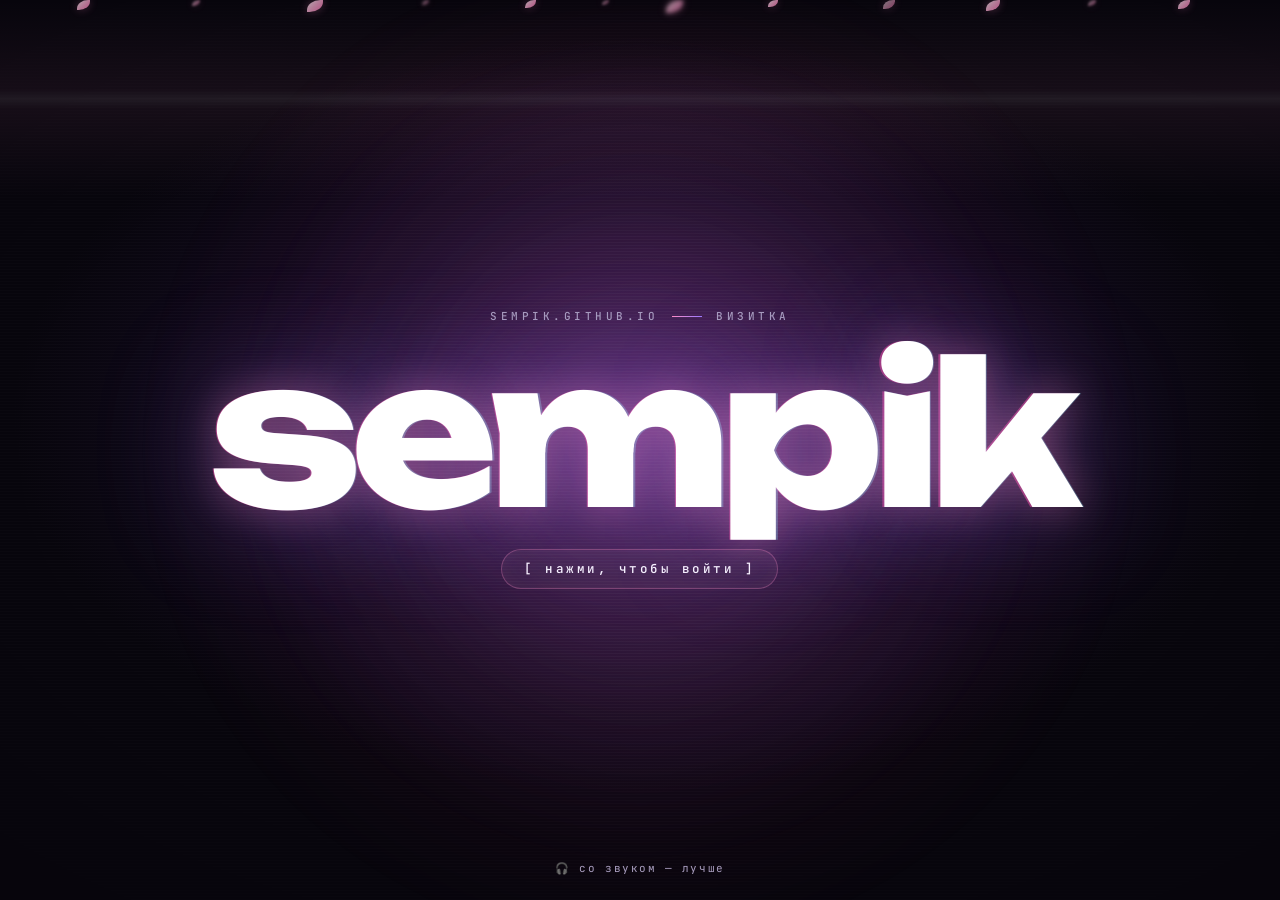
==== commit ae29cec1: "WIP: правки по ревью — кот, интерфейс, видео 720p для телефонов Co-Authored-By: Claude Opus 5.5 <nor" ====
--- a/index.html
+++ b/index.html
@@ -28,7 +28,10 @@
 
 <link rel="preconnect" href="https://fonts.googleapis.com">
 <link rel="preconnect" href="https://fonts.gstatic.com" crossorigin>
-<link rel="stylesheet" href="https://fonts.googleapis.com/css2?family=Unbounded:wght@600..800&family=Manrope:wght@400..700&family=JetBrains+Mono:wght@400..500&display=swap">
+<!-- шрифты не блокируют отрисовку: если Google Fonts тормозит, страница видна сразу с запасными шрифтами -->
+<link rel="preload" as="style" href="https://fonts.googleapis.com/css2?family=Unbounded:wght@600..800&family=Manrope:wght@400..700&family=JetBrains+Mono:wght@400..500&display=swap">
+<link rel="stylesheet" href="https://fonts.googleapis.com/css2?family=Unbounded:wght@600..800&family=Manrope:wght@400..700&family=JetBrains+Mono:wght@400..500&display=swap" media="print" onload="this.media='all'">
+<noscript><link rel="stylesheet" href="https://fonts.googleapis.com/css2?family=Unbounded:wght@600..800&family=Manrope:wght@400..700&family=JetBrains+Mono:wght@400..500&display=swap"></noscript>
 <link rel="stylesheet" href="css/style.css">
 
 <script type="importmap">
@@ -39,6 +42,19 @@
   }
 }
 </script>
+<!-- качаем все модули параллельно, а не цепочкой main → scene3d → three -->
+<link rel="modulepreload" href="js/main.js">
+<link rel="modulepreload" href="js/config.js">
+<link rel="modulepreload" href="js/icons.js">
+<link rel="modulepreload" href="js/ui.js">
+<link rel="modulepreload" href="js/audio.js">
+<link rel="modulepreload" href="js/cat.js">
+<link rel="modulepreload" href="js/scene3d.js">
+<link rel="modulepreload" href="vendor/three/three.module.min.js">
+<link rel="modulepreload" href="vendor/three/addons/loaders/SVGLoader.js">
+<link rel="modulepreload" href="vendor/three/addons/environments/RoomEnvironment.js">
+<link rel="modulepreload" href="vendor/three/addons/utils/BufferGeometryUtils.js">
+<link rel="modulepreload" href="vendor/three/addons/math/SimplexNoise.js">
 <script>
   // js есть → карточка прячется до входа. Страховка: если main.js так и не поднялся
   // (например, сломан config.js), заставку всё равно можно закрыть кликом.
@@ -65,9 +81,9 @@
 
 <!-- 1. фон: мокшен-видео + затемнение + зерно -->
 <div class="bg" aria-hidden="true">
-  <video id="bg-video" autoplay muted loop playsinline preload="auto" poster="assets/motion-poster.jpg" disablepictureinpicture disableremoteplayback tabindex="-1">
-    <source src="assets/motion.mp4" type="video/mp4">
-  </video>
+  <!-- src ставит скрипт внизу страницы: на телефонах — облегчённая 720p-версия, при «меньше движения»
+       или экономии трафика — только постер; качать начинаем, когда 3D уже загрузилось (или при входе) -->
+  <video id="bg-video" autoplay muted loop playsinline preload="none" poster="assets/motion-poster.jpg" data-src="assets/motion.mp4" data-src-sm="assets/motion-720.mp4" disablepictureinpicture disableremoteplayback tabindex="-1"></video>
   <div class="bg-shade"></div>
   <div class="grain"></div>
 </div>
@@ -81,7 +97,7 @@
     <div class="card__glare" aria-hidden="true"></div>
 
     <header class="card__head">
-      <div class="avatar reveal" style="--i:0">
+      <div class="avatar reveal" style="--i:0" role="button" tabindex="0" aria-label="Аватарка sempik — нажми, будет буп">
         <span class="avatar__glow" aria-hidden="true"></span>
         <span class="avatar__ring" aria-hidden="true"></span>
         <span class="avatar__img"><img src="avatar.jpg" alt="Аватар sempik — плюшевый мишка" width="640" height="640" decoding="async"></span>
@@ -111,15 +127,14 @@
 
     <section class="gh" hidden aria-label="Статистика GitHub">
       <div class="gh__inner">
-        <p class="gh__head"><span class="gh__label">github</span><span class="gh__live"><span class="gh__pulse" aria-hidden="true"></span>live</span></p>
-        <ul class="gh__stats"></ul>
-        <div class="gh__recent" hidden><span class="gh__recent-label">недавно пушил</span><ul class="gh__repos"></ul></div>
+        <p class="gh__head"><span class="gh__label">github</span><span class="gh__stats"></span></p>
+        <div class="gh__recent" hidden><span class="gh__recent-label">недавно:</span><ul class="gh__repos"></ul></div>
       </div>
     </section>
 
     <footer class="card__foot reveal" style="--i:9">
       <span class="card__copy">© <span class="js-year">2026</span> sempik · сделано с 💗 и котом</span>
-      <span class="card__hint">погладь кота · <span class="konami" title="Konami code">↑↑↓↓←→←→BA</span></span>
+      <span class="card__hint">погладь кота · <span class="konami" title="подсказка: Konami code">тут есть секрет</span></span>
     </footer>
   </article>
 </main>
@@ -128,6 +143,7 @@
 <canvas id="cat-layer" aria-hidden="true"></canvas>
 
 <!-- 5. хром поверх всего -->
+<div class="chrome-scrim" aria-hidden="true"></div>
 <div class="controls" hidden>
   <button class="ctl ctl--sound" type="button" aria-pressed="true" aria-label="Выключить звук">
     <svg class="ico ico--on" viewBox="0 0 24 24" aria-hidden="true"><path d="M4 9.5h3.2L12 5.6v12.8l-4.8-3.9H4z" /><path class="wave" d="M15.5 9.2a4 4 0 0 1 0 5.6" /><path class="wave" d="M18.2 6.6a7.6 7.6 0 0 1 0 10.8" /></svg>
@@ -140,6 +156,31 @@
 </div>
 
 <div id="toast" role="status" aria-live="polite" aria-atomic="true"></div>
+
+<script>
+  // фоновое видео: качаем после загрузки модулей (не отнимаем канал у three.js) или при входе
+  (function () {
+    var v = document.getElementById("bg-video");
+    if (!v) return;
+    var rm = false;
+    try { rm = matchMedia("(prefers-reduced-motion: reduce)").matches; } catch (e) {}
+    var c = navigator.connection || {};
+    if (rm || c.saveData) return; // хватит постера
+    var started = false;
+    function go() {
+      if (started) return;
+      started = true;
+      v.preload = "auto";
+      v.src = innerWidth < 900 ? v.getAttribute("data-src-sm") : v.getAttribute("data-src");
+      try { var p = v.play(); if (p && p.catch) p.catch(function () {}); } catch (e) {}
+    }
+    if (window.__sempikLoaded) go();
+    addEventListener("sempik:loaded", go);
+    addEventListener("sempik:enter", go);
+    // страховка: модули так и не отчитались
+    addEventListener("load", function () { setTimeout(go, 9000); });
+  })();
+</script>
 
 <div id="splash" role="button" tabindex="0" aria-label="Войти на сайт sempik">
   <div class="splash__fx" aria-hidden="true">
--- a/css/style.css
+++ b/css/style.css
@@ -28,6 +28,21 @@
 
   --gutter: 16px;
   --radius: 28px;
+
+  /* «хром» — круглые стеклянные кнопки поверх всего (звук/музыка справа, игрушки кота слева).
+     cat.js берёт те же переменные, чтобы все кнопки выглядели одним набором */
+  --chrome-size: 44px;
+  --chrome-edge: 16px;
+  --chrome-bg: radial-gradient(120% 120% at 30% 20%, rgba(255, 255, 255, 0.1), rgba(255, 255, 255, 0) 55%), rgba(18, 10, 32, 0.55);
+  --chrome-bg-on: radial-gradient(120% 120% at 30% 20%, rgba(255, 255, 255, 0.12), rgba(255, 255, 255, 0) 55%), rgba(64, 14, 52, 0.62);
+  --chrome-border: rgba(255, 255, 255, 0.13);
+  --chrome-border-hi: rgba(255, 140, 198, 0.6);
+  --chrome-blur: blur(14px) saturate(150%);
+  --chrome-shadow: inset 0 1px 0 rgba(255, 255, 255, 0.08), 0 10px 26px -8px rgba(0, 0, 0, 0.6);
+  --chrome-shadow-hi: inset 0 1px 0 rgba(255, 255, 255, 0.1), 0 12px 28px -8px rgba(0, 0, 0, 0.6), 0 0 24px -4px rgba(255, 61, 154, 0.5);
+  --chrome-shadow-on: inset 0 1px 0 rgba(255, 255, 255, 0.1), inset 0 0 14px rgba(255, 61, 154, 0.22), 0 10px 26px -8px rgba(0, 0, 0, 0.6), 0 0 26px -4px rgba(255, 61, 154, 0.55);
+  --tip-bg: rgba(18, 10, 32, 0.86);
+  --tip-border: rgba(255, 140, 198, 0.3);
   color-scheme: dark;
 }
 
@@ -113,16 +128,33 @@
   position: absolute;
   inset: 0;
   background:
+    radial-gradient(40% 50% at 68% 50%, rgba(7, 5, 12, 0.25), rgba(7, 5, 12, 0) 70%),
     linear-gradient(90deg, rgba(7, 5, 12, 0.86) 0%, rgba(7, 5, 12, 0.62) 26%, rgba(7, 5, 12, 0.18) 50%, rgba(7, 5, 12, 0) 66%),
     radial-gradient(120% 95% at 62% 48%, rgba(7, 5, 12, 0) 52%, rgba(7, 5, 12, 0.78) 100%);
 }
+/* вечеринка: радужный оттенок — отдельным слоем поверх видео (фильтр на самом видео дорогой) */
+.bg-shade::after {
+  content: "";
+  position: absolute;
+  inset: -50%;
+  background: conic-gradient(from 0deg at 50% 50%, #ff3d9a, #ffb84d, #fff27a, #5dffb4, #5ad1ff, #9b7bff, #ff3d9a);
+  opacity: 0;
+  transition: opacity 1.2s ease;
+  pointer-events: none;
+}
+html.party .bg-shade::after {
+  opacity: 0.13;
+  animation: partySpin 14s linear infinite;
+}
+@keyframes partySpin { to { transform: rotate(1turn); } }
 
 .grain {
   position: absolute;
   inset: -60px;
-  opacity: 0.075;
-  mix-blend-mode: overlay;
-  background-image: url("data:image/svg+xml,%3Csvg xmlns='http://www.w3.org/2000/svg' width='200' height='200'%3E%3Cfilter id='n'%3E%3CfeTurbulence type='fractalNoise' baseFrequency='.85' numOctaves='3' stitchTiles='stitch'/%3E%3CfeColorMatrix type='saturate' values='0'/%3E%3C/filter%3E%3Crect width='100%25' height='100%25' filter='url(%23n)'/%3E%3C/svg%3E");
+  /* без mix-blend-mode: смешивание поверх видео пересчитывалось бы каждый кадр.
+     Сама текстура — светлые крупинки с прозрачностью (альфа из шума) */
+  opacity: 0.09;
+  background-image: url("data:image/svg+xml,%3Csvg xmlns='http://www.w3.org/2000/svg' width='200' height='200'%3E%3Cfilter id='n'%3E%3CfeTurbulence type='fractalNoise' baseFrequency='.85' numOctaves='3' stitchTiles='stitch'/%3E%3CfeColorMatrix type='matrix' values='0 0 0 0 1  0 0 0 0 0.95  0 0 0 0 1  2.2 0 0 0 -1.15'/%3E%3C/filter%3E%3Crect width='100%25' height='100%25' filter='url(%23n)'/%3E%3C/svg%3E");
   background-size: 200px 200px;
   animation: grain 0.9s steps(1) infinite;
   will-change: transform;
@@ -178,7 +210,7 @@
   position: relative;
   isolation: isolate;
   pointer-events: auto;
-  width: clamp(360px, 32vw, 460px);
+  width: clamp(380px, 32vw, 460px);
   padding: 30px 30px 20px;
   border-radius: var(--radius);
   background:
@@ -318,6 +350,8 @@
   transition: transform 0.6s var(--ease-out);
 }
 .avatar:hover .avatar__img img { transform: scale(1.82); }
+.avatar { cursor: pointer; }
+.avatar:focus-visible { outline: 2px solid var(--pink); outline-offset: 7px; border-radius: 50%; }
 .avatar.is-boop { animation: boop 0.5s var(--ease-back); }
 .avatar__dot {
   position: absolute;
@@ -444,7 +478,7 @@
 
 /* ---- о себе ---- */
 .about {
-  margin: 8px 0 0;
+  margin: 12px 0 0;
   font-size: 15px;
   line-height: 1.62;
   color: var(--ink-2);
@@ -463,8 +497,15 @@
 }
 .links__list > li { min-width: 0; }
 .links__list > li:last-child:nth-child(odd) { grid-column: 1 / -1; }
+/* узкая карточка: две колонки без стрелок, совсем узкая — одна колонка */
 @container card (max-width: 379px) {
+  .link { gap: 10px; padding-right: 12px; }
+  .link__go { display: none; }
+}
+@container card (max-width: 319px) {
   .links__list { grid-template-columns: 1fr; }
+  .link { gap: 12px; padding-right: 14px; }
+  .link__go { display: block; }
 }
 
 .link {
@@ -618,39 +659,33 @@
   display: flex;
   align-items: center;
   gap: 10px;
-  margin: 20px 0 9px;
+  margin: 18px 0 8px;
   font: 500 10.5px/1 var(--f-mono);
+  color: var(--muted);
+}
+.gh__label {
   text-transform: uppercase;
   letter-spacing: 0.16em;
-  color: var(--muted);
 }
 .gh__head::after {
   content: "";
+  order: 1;
   flex: 1;
+  min-width: 12px;
   height: 1px;
   background: linear-gradient(90deg, rgba(255, 255, 255, 0.1), transparent);
 }
-.gh__live {
+.gh__stats {
   order: 2;
   display: inline-flex;
   align-items: center;
-  gap: 6px;
-  color: var(--pink);
-  letter-spacing: 0.12em;
-}
-.gh__pulse {
-  width: 6px;
-  height: 6px;
-  border-radius: 50%;
-  background: var(--pink);
-  box-shadow: 0 0 0 0 rgba(255, 140, 198, 0.6);
-  animation: livePulse 2.4s ease-out infinite;
-}
-@keyframes livePulse {
-  0% { box-shadow: 0 0 0 0 rgba(255, 140, 198, 0.55); }
-  70%, 100% { box-shadow: 0 0 0 7px rgba(255, 140, 198, 0); }
-}
-.gh__stats,
+  gap: 7px;
+  font: 400 11px/1.2 var(--f-mono);
+  color: #b9aed0;
+  white-space: nowrap;
+}
+.gh__stats b { font-weight: 500; color: #e6dcfa; }
+.gh__stats i { font-style: normal; opacity: 0.5; }
 .gh__repos {
   list-style: none;
   margin: 0;
@@ -658,33 +693,18 @@
   display: flex;
   flex-wrap: wrap;
   gap: 6px;
-}
-.gh__stats li {
-  display: inline-flex;
-  align-items: center;
-  gap: 6px;
-  padding: 6px 10px;
-  border-radius: 10px;
-  font: 400 11.5px/1.2 var(--f-mono);
-  color: #cfc4e6;
-  background: rgba(255, 255, 255, 0.04);
-  border: 1px solid rgba(255, 255, 255, 0.075);
-}
-.gh__stats b { font-weight: 500; color: var(--ink); }
-.gh__stats svg { width: 13px; height: 13px; fill: none; stroke: var(--pink); stroke-width: 1.7; stroke-linecap: round; stroke-linejoin: round; }
-
+  min-width: 0;
+}
 .gh__recent {
   display: flex;
   align-items: center;
   flex-wrap: wrap;
   gap: 6px 8px;
-  margin-top: 8px;
 }
 .gh__recent[hidden] { display: none; }
 .gh__recent-label {
   font: 400 10.5px/1 var(--f-mono);
-  color: var(--muted);
-  opacity: 0.8;
+  color: #b9aed0;
 }
 .gh__repo {
   display: inline-flex;
@@ -726,19 +746,18 @@
   color: var(--muted);
 }
 .card__hint {
-  font: 400 10.5px/1.3 var(--f-mono);
-  color: var(--muted);
-  opacity: 0.72;
-}
-.konami { letter-spacing: 0.08em; color: #cdb9e6; }
+  font: 400 11px/1.3 var(--f-mono);
+  color: #b9aed0;
+}
+.konami { color: #d9c8f2; cursor: help; text-decoration: underline dotted rgba(217, 200, 242, 0.45); text-underline-offset: 3px; }
 
 /* =========================================================================
    4. Кнопки звука
    ========================================================================= */
 .controls {
   position: fixed;
-  top: max(16px, env(safe-area-inset-top));
-  right: max(16px, env(safe-area-inset-right));
+  top: max(var(--chrome-edge), env(safe-area-inset-top));
+  right: max(var(--chrome-edge), env(safe-area-inset-right));
   z-index: 80;
   display: flex;
   gap: 10px;
@@ -758,29 +777,53 @@
   position: relative;
   display: grid;
   place-items: center;
-  width: 44px;
-  height: 44px;
+  width: var(--chrome-size);
+  height: var(--chrome-size);
   padding: 0;
   border-radius: 50%;
   cursor: pointer;
   color: var(--ink);
-  border: 1px solid rgba(255, 255, 255, 0.13);
-  background:
-    radial-gradient(120% 120% at 30% 20%, rgba(255, 255, 255, 0.1), rgba(255, 255, 255, 0) 55%),
-    rgba(18, 10, 32, 0.55);
-  -webkit-backdrop-filter: blur(14px) saturate(150%);
-  backdrop-filter: blur(14px) saturate(150%);
-  box-shadow: inset 0 1px 0 rgba(255, 255, 255, 0.08), 0 10px 26px -8px rgba(0, 0, 0, 0.6);
+  border: 1px solid var(--chrome-border);
+  background: var(--chrome-bg);
+  -webkit-backdrop-filter: var(--chrome-blur);
+  backdrop-filter: var(--chrome-blur);
+  box-shadow: var(--chrome-shadow);
   -webkit-tap-highlight-color: transparent;
   transition: transform 0.3s var(--ease-back), border-color 0.25s ease, box-shadow 0.3s ease, color 0.25s ease;
 }
-.ctl:hover {
-  transform: translateY(-2px);
-  border-color: rgba(255, 140, 198, 0.55);
-  box-shadow: inset 0 1px 0 rgba(255, 255, 255, 0.1), 0 12px 28px -8px rgba(0, 0, 0, 0.6), 0 0 24px -4px rgba(255, 61, 154, 0.5);
+@media (hover: hover) {
+  .ctl:hover {
+    transform: translateY(-2px);
+    border-color: var(--chrome-border-hi);
+    box-shadow: var(--chrome-shadow-hi);
+  }
 }
 .ctl:active { transform: scale(0.92); }
 .ctl:focus-visible { outline: 2px solid var(--pink); outline-offset: 3px; border-radius: 50%; }
+/* подсказка под кнопкой — такая же, как у игрушек кота */
+.ctl::after {
+  content: attr(data-tip);
+  position: absolute;
+  top: calc(100% + 9px);
+  right: 0;
+  padding: 6px 8px;
+  border-radius: 8px;
+  white-space: nowrap;
+  font: 500 11px/1 var(--f-mono);
+  letter-spacing: 0.02em;
+  color: var(--ink);
+  background: var(--tip-bg);
+  border: 1px solid var(--tip-border);
+  opacity: 0;
+  transform: translateY(-4px);
+  pointer-events: none;
+  transition: opacity 0.2s ease, transform 0.2s ease;
+}
+.ctl:not([data-tip])::after { display: none; }
+@media (hover: hover) {
+  .ctl:hover::after { opacity: 1; transform: none; transition-delay: 0.35s; }
+}
+.ctl:focus-visible::after { opacity: 1; transform: none; }
 .ctl .ico {
   width: 20px;
   height: 20px;
@@ -819,12 +862,33 @@
   100% { transform: scaleY(1); }
 }
 .ctl--music[aria-pressed="true"] {
-  border-color: rgba(255, 140, 198, 0.6);
-  box-shadow: inset 0 1px 0 rgba(255, 255, 255, 0.1), 0 10px 26px -8px rgba(0, 0, 0, 0.6), 0 0 26px -4px rgba(255, 61, 154, 0.55);
+  border-color: var(--chrome-border-hi);
+  background: var(--chrome-bg-on);
+  box-shadow: var(--chrome-shadow-on);
 }
 .ctl--music[aria-pressed="true"] .ico--note { display: none; }
 .ctl--music[aria-pressed="true"] .eq { display: flex; }
 .controls.is-muted .eq i { animation-play-state: paused; opacity: 0.5; }
+
+/* телефон: когда карточка уезжает под верхний ряд кнопок — притемняем полосу под ними,
+   чтобы текст не мешался с кнопками */
+.chrome-scrim { display: none; }
+@media (max-width: 899.98px) {
+  .chrome-scrim {
+    display: block;
+    position: fixed;
+    left: 0;
+    right: 0;
+    top: 0;
+    z-index: 79;
+    height: calc(92px + env(safe-area-inset-top));
+    pointer-events: none;
+    background: linear-gradient(180deg, rgba(7, 5, 12, 0.92) 0%, rgba(7, 5, 12, 0.7) 52%, rgba(7, 5, 12, 0) 100%);
+    opacity: 0;
+    transition: opacity 0.45s ease;
+  }
+  html.entered.is-scrolled .chrome-scrim { opacity: 1; }
+}
 
 /* =========================================================================
    5. Тост
@@ -834,7 +898,8 @@
   left: 50%;
   bottom: calc(28px + env(safe-area-inset-bottom));
   z-index: 90;
-  max-width: min(420px, calc(100vw - 32px));
+  width: max-content;
+  max-width: min(440px, calc(100vw - 32px));
   padding: 12px 20px;
   border-radius: 999px;
   font: 600 14px/1.3 var(--f-body);
@@ -877,6 +942,8 @@
   will-change: transform;
 }
 .cursor-glow.is-on { opacity: 1; }
+/* над карточкой светлячок почти гаснет — не мажет стекло и кнопки */
+.cursor-glow.is-on.is-dim { opacity: 0.18; }
 .trail-petal {
   position: fixed;
   left: 0;
@@ -1030,7 +1097,7 @@
   margin: 0;
   font-family: var(--f-display);
   font-weight: 800;
-  font-size: clamp(68px, 15.5vw, 220px);
+  font-size: clamp(54px, 15.5vw, 220px);
   line-height: 0.9;
   letter-spacing: -0.05em;
   color: #fff;
@@ -1056,15 +1123,15 @@
 .splash__title::before {
   z-index: 1;
   color: var(--hot);
-  transform: translate(-0.02em, 0.006em);
-  opacity: 0.9;
+  transform: translate(-0.006em, 0);
+  opacity: 0.5;
   animation: glitchA 4.2s steps(1) 1.4s infinite;
 }
 .splash__title::after {
   z-index: 3;
   color: var(--cyan);
-  transform: translate(0.02em, -0.006em);
-  opacity: 0.55;
+  transform: translate(0.006em, 0);
+  opacity: 0.3;
   animation: glitchB 4.2s steps(1) 1.4s infinite;
 }
 @keyframes titleIn {
@@ -1072,23 +1139,23 @@
   to { opacity: 1; transform: none; filter: blur(0); letter-spacing: -0.05em; }
 }
 @keyframes glitchA {
-  0%, 78%, 100% { clip-path: inset(-40% -6% -40% -6%); transform: translate(-0.02em, 0.006em); }
-  80% { clip-path: inset(14% 0 62% 0); transform: translate(-0.09em, 0); }
-  82% { clip-path: inset(58% 0 18% 0); transform: translate(0.06em, 0.01em); }
-  84% { clip-path: inset(32% 0 44% 0); transform: translate(-0.05em, 0); }
-  86% { clip-path: inset(78% 0 4% 0); transform: translate(0.04em, 0); }
-  88% { clip-path: inset(-40% -6% -40% -6%); transform: translate(-0.02em, 0.006em); }
-  93% { clip-path: inset(44% 0 40% 0); transform: translate(0.08em, 0); }
-  94% { clip-path: inset(-40% -6% -40% -6%); transform: translate(-0.02em, 0.006em); }
+  0%, 78%, 100% { clip-path: inset(-40% -6% -40% -6%); transform: translate(-0.006em, 0); opacity: 0.5; }
+  80% { clip-path: inset(14% 0 62% 0); transform: translate(-0.09em, 0); opacity: 0.9; }
+  82% { clip-path: inset(58% 0 18% 0); transform: translate(0.06em, 0.01em); opacity: 0.9; }
+  84% { clip-path: inset(32% 0 44% 0); transform: translate(-0.05em, 0); opacity: 0.9; }
+  86% { clip-path: inset(78% 0 4% 0); transform: translate(0.04em, 0); opacity: 0.9; }
+  88% { clip-path: inset(-40% -6% -40% -6%); transform: translate(-0.006em, 0); opacity: 0.5; }
+  93% { clip-path: inset(44% 0 40% 0); transform: translate(0.08em, 0); opacity: 0.9; }
+  94% { clip-path: inset(-40% -6% -40% -6%); transform: translate(-0.006em, 0); opacity: 0.5; }
 }
 @keyframes glitchB {
-  0%, 78%, 100% { clip-path: inset(-40% -6% -40% -6%); transform: translate(0.02em, -0.006em); }
-  80% { clip-path: inset(66% 0 10% 0); transform: translate(0.08em, 0); }
-  82% { clip-path: inset(8% 0 70% 0); transform: translate(-0.07em, -0.01em); }
-  84% { clip-path: inset(40% 0 36% 0); transform: translate(0.05em, 0); }
-  86% { clip-path: inset(-40% -6% -40% -6%); transform: translate(0.02em, -0.006em); }
-  92% { clip-path: inset(20% 0 64% 0); transform: translate(-0.06em, 0); }
-  93% { clip-path: inset(-40% -6% -40% -6%); transform: translate(0.02em, -0.006em); }
+  0%, 78%, 100% { clip-path: inset(-40% -6% -40% -6%); transform: translate(0.006em, 0); opacity: 0.3; }
+  80% { clip-path: inset(66% 0 10% 0); transform: translate(0.08em, 0); opacity: 0.6; }
+  82% { clip-path: inset(8% 0 70% 0); transform: translate(-0.07em, -0.01em); opacity: 0.6; }
+  84% { clip-path: inset(40% 0 36% 0); transform: translate(0.05em, 0); opacity: 0.6; }
+  86% { clip-path: inset(-40% -6% -40% -6%); transform: translate(0.006em, 0); opacity: 0.3; }
+  92% { clip-path: inset(20% 0 64% 0); transform: translate(-0.06em, 0); opacity: 0.6; }
+  93% { clip-path: inset(-40% -6% -40% -6%); transform: translate(0.006em, 0); opacity: 0.3; }
 }
 @keyframes glitchMain {
   0%, 79%, 100% { transform: none; }
@@ -1168,12 +1235,6 @@
 /* =========================================================================
    8. Режим вечеринки (Konami)
    ========================================================================= */
-html.party #bg-video { animation: partyHue 7s ease-in-out infinite; }
-@keyframes partyHue {
-  0%, 100% { filter: hue-rotate(0deg) saturate(1.1); }
-  33% { filter: hue-rotate(-55deg) saturate(1.35); }
-  66% { filter: hue-rotate(40deg) saturate(1.3); }
-}
 html.party .card::before {
   padding: 1.5px;
   background: conic-gradient(from var(--rb), #ff3d9a, #ffb84d, #fff27a, #5dffb4, #5ad1ff, #9b7bff, #ff3d9a);
@@ -1201,15 +1262,53 @@
 
 /* невысокие ноутбуки */
 @media (min-width: 900px) and (max-height: 820px) {
-  .ui { padding-top: 110px; padding-bottom: 32px; }
+  /* сверху ≥ 128px — иначе коту (cat.js: 96px × масштаб 1.28) негде стоять на карточке и он уходит на пол */
+  .ui { padding-top: 128px; padding-bottom: 24px; }
   .card { padding: 24px 26px 16px; }
   .avatar { width: 74px; height: 74px; }
   .tagline { margin-top: 16px; }
   .about { font-size: 14px; line-height: 1.55; }
   .links { margin-top: 16px; }
   .link { min-height: 56px; }
-  .gh__head { margin-top: 16px; }
+  .gh__head { margin: 14px 0 7px; }
   .card__foot { margin-top: 14px; padding-top: 11px; }
+}
+
+/* совсем невысокие окна (ноутбук 1366×768 / 1280×720 минус панели браузера) — карточка ещё плотнее,
+   чтобы целиком влезала под котом без прокрутки */
+@media (min-width: 900px) and (max-height: 720px), (min-width: 900px) and (max-width: 1100px) and (max-height: 820px) {
+  .ui { padding-top: 126px; padding-bottom: 10px; }
+  .card { padding: 20px 24px 12px; }
+  .card__head { gap: 16px; }
+  .avatar { width: 62px; height: 62px; }
+  .name { font-size: clamp(32px, 2.7vw, 40px); }
+  .status { margin-top: 9px; }
+  .tagline { margin-top: 12px; font-size: 13px; }
+  .about { margin-top: 6px; font-size: 14px; line-height: 1.5; }
+  .links { margin-top: 12px; }
+  .links__list { gap: 8px; }
+  .link { min-height: 50px; padding-top: 7px; padding-bottom: 7px; }
+  .link__icon { width: 36px; height: 36px; border-radius: 11px; }
+  .gh__head { margin: 12px 0 7px; }
+  .gh__recent { display: none !important; }
+  .card__foot { margin-top: 11px; padding-top: 9px; }
+}
+
+/* большие мониторы — карточка чуть крупнее, чтобы не потерялась */
+@media (min-width: 1680px) and (min-height: 940px) {
+  .card { width: 520px; padding: 36px 36px 22px; }
+  .avatar { width: 98px; height: 98px; }
+  .card__head { gap: 22px; }
+  .name { font-size: 58px; }
+  .status { font-size: 12px; }
+  .tagline { font-size: 14.5px; margin-top: 24px; }
+  .about { font-size: 16px; }
+  .links { margin-top: 24px; }
+  .link { min-height: 68px; }
+  .link__name { font-size: 14.5px; }
+  .link__sub { font-size: 12px; }
+  .link__icon { width: 44px; height: 44px; }
+  .gh__stats, .gh__repo { font-size: 12px; }
 }
 
 @media (max-width: 899.98px) {
@@ -1219,31 +1318,57 @@
       radial-gradient(130% 80% at 50% 26%, rgba(7, 5, 12, 0) 45%, rgba(7, 5, 12, 0.7) 100%);
   }
   #bg-video { object-position: 68% 50%; }
+  /* остров сверху (scene3d: центр на 22% высоты), карточка ниже — между ними воздух для кота */
   .ui {
     display: block;
-    padding: 40vh var(--gutter) calc(92px + env(safe-area-inset-bottom));
-    padding-top: 40svh;
+    padding: 44vh var(--gutter) calc(64px + env(safe-area-inset-bottom));
+    padding-top: 44svh;
     padding-left: max(var(--gutter), env(safe-area-inset-left));
     padding-right: max(var(--gutter), env(safe-area-inset-right));
   }
+  /* на телефоне без backdrop-filter (дорого поверх видео и 3D) — стекло просто плотнее */
   .card {
     width: 100%;
     max-width: 540px;
     margin: 0 auto;
     padding: 26px 22px 18px;
-    -webkit-backdrop-filter: blur(16px) saturate(150%);
-    backdrop-filter: blur(16px) saturate(150%);
+    -webkit-backdrop-filter: none;
+    backdrop-filter: none;
     background:
       radial-gradient(120% 60% at 0% 0%, rgba(155, 123, 255, 0.16), transparent 60%),
       radial-gradient(110% 60% at 100% 100%, rgba(255, 61, 154, 0.11), transparent 60%),
-      rgba(14, 8, 26, 0.64);
+      rgba(14, 8, 26, 0.88);
   }
   .card__head { gap: 16px; }
   .avatar { width: 76px; height: 76px; }
   .name { font-size: clamp(32px, 9.4vw, 44px); }
   .about { font-size: 14.5px; }
   .link { min-height: 60px; }
-  #toast { bottom: calc(78px + env(safe-area-inset-bottom)); }
+  /* тост сверху, под рядом кнопок: внизу он закрывал бы ссылки карточки */
+  #toast {
+    top: calc(72px + env(safe-area-inset-top));
+    bottom: auto;
+    transform: translate(-50%, -18px) scale(0.94);
+  }
+  #toast.is-on { transform: translate(-50%, 0) scale(1); }
+}
+
+/* телефон боком: как на десктопе — карточка слева, остров справа (scene3d: центр на 75% ширины) */
+@media (max-width: 899.98px) and (orientation: landscape) and (max-height: 560px) {
+  .ui {
+    padding-top: 122px;
+    padding-left: max(var(--gutter), env(safe-area-inset-left));
+    padding-right: 0;
+  }
+  .card {
+    width: min(52vw, 460px);
+    margin: 0;
+  }
+  .bg-shade {
+    background:
+      linear-gradient(90deg, rgba(7, 5, 12, 0.8) 0%, rgba(7, 5, 12, 0.5) 40%, rgba(7, 5, 12, 0) 62%),
+      radial-gradient(120% 95% at 70% 50%, rgba(7, 5, 12, 0) 52%, rgba(7, 5, 12, 0.7) 100%);
+  }
 }
 
 @media (max-width: 374.98px) {
@@ -1266,7 +1391,6 @@
   .avatar__ring,
   .avatar__glow,
   .name__text,
-  .gh__pulse,
   .splash__glow,
   .splash__sweep,
   .splash__title,
@@ -1292,9 +1416,9 @@
   html.js .card { translate: none; scale: none; }
   html.js.entered .reveal { transition: opacity 0.5s ease; transition-delay: calc(0.2s + var(--i, 0) * 40ms); }
   html.js.entered .card { transition: opacity 0.5s ease; }
-  .link { transform: none; }
-  .link__icon { transform: none; }
+  /* .link / .link__icon оставляем со своим translate3d: при reduced motion --mx/--my всегда 0 (ui.js
+     не вешает «магнит»), а отдельный слой у кнопки убирает артефакты отрисовки градиентного фона */
   .link:hover .link__icon svg { transform: none; }
-  html.party #bg-video { animation: none; filter: hue-rotate(-40deg) saturate(1.3); }
+  html.party .bg-shade::after { animation: none; }
   html.party .card::before { animation: none; }
 }
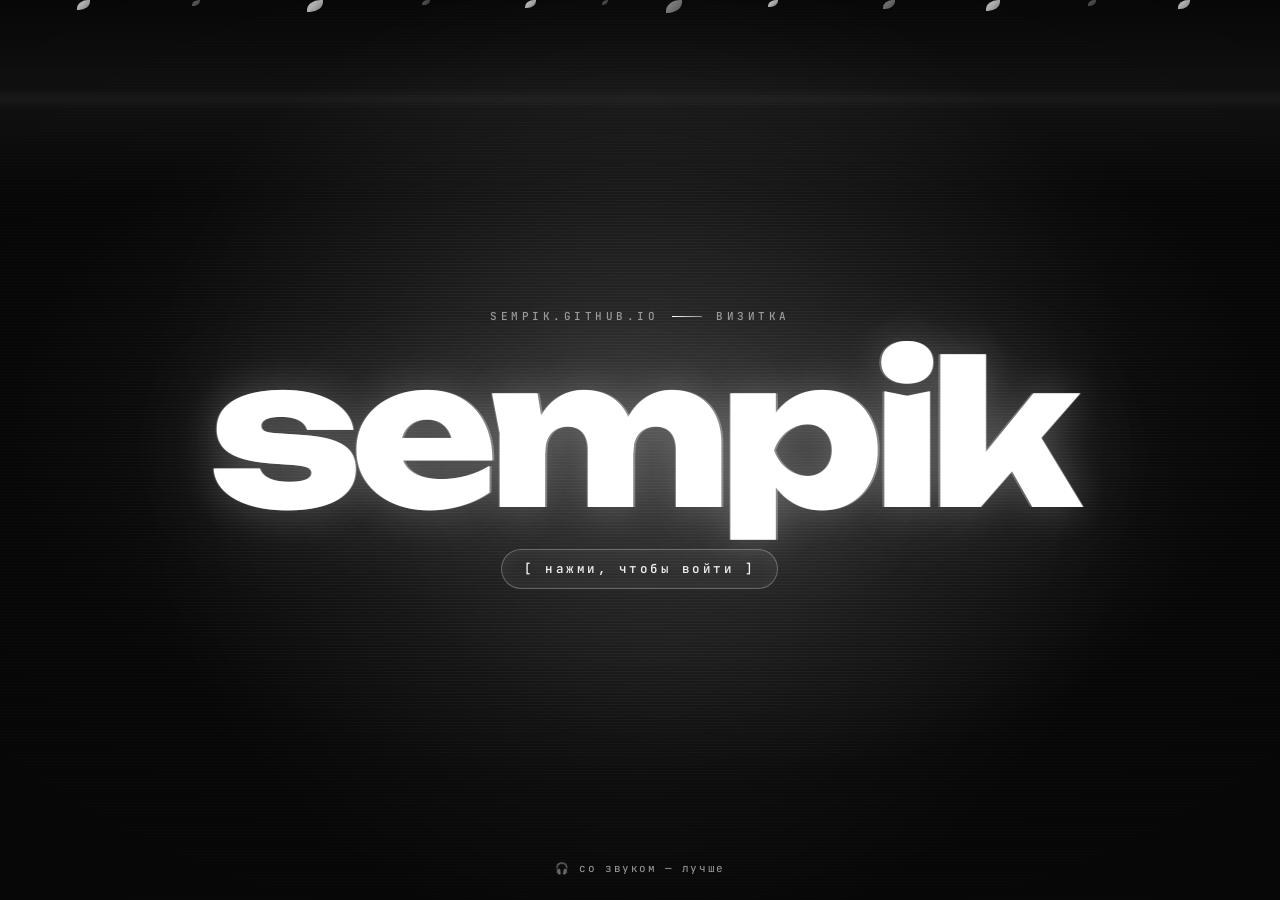
==== commit 6e4d11a7: "Чёрно-белая визитка и оптимизация лагов Ч/Б: - весь сайт в монохроме: 3D-сцена (обесцвечивание в шей" ====
--- a/index.html
+++ b/index.html
@@ -4,14 +4,14 @@
 <meta charset="utf-8">
 <meta name="viewport" content="width=device-width, initial-scale=1, viewport-fit=cover">
 <title>sempik</title>
-<meta name="description" content="sempik — сайт-визитка: 3D-остров с ночной сакурой, ссылки на Discord, GitHub и Telegram и котик Кекс, которого можно гладить.">
-<meta name="theme-color" content="#07050c">
+<meta name="description" content="sempik — сайт-визитка: чёрно-белый 3D-остров с ночной сакурой, ссылки на Discord, GitHub и Steam и котик Кекс, которого можно гладить.">
+<meta name="theme-color" content="#070707">
 <meta name="color-scheme" content="dark">
 
 <meta property="og:type" content="website">
 <meta property="og:site_name" content="sempik">
 <meta property="og:title" content="sempik">
-<meta property="og:description" content="Визитка sempik: ночная сакура в 3D, ссылки на Discord, GitHub и Telegram и интерактивный котик.">
+<meta property="og:description" content="Визитка sempik: ночная сакура в 3D, ссылки на Discord, GitHub и Steam и интерактивный котик.">
 <meta property="og:url" content="https://sempik.github.io/">
 <meta property="og:image" content="https://sempik.github.io/avatar.jpg">
 <meta property="og:image:width" content="640">
@@ -23,7 +23,7 @@
 <meta name="twitter:description" content="Визитка sempik: ночная сакура в 3D, ссылки и котик, которого можно гладить.">
 <meta name="twitter:image" content="https://sempik.github.io/avatar.jpg">
 
-<link rel="icon" type="image/svg+xml" href="data:image/svg+xml,%3Csvg xmlns='http://www.w3.org/2000/svg' viewBox='0 0 64 64'%3E%3Cpath fill='%23ff8cc6' d='M8 5l20 13-15 13zM56 5L36 18l15 13z'/%3E%3Cellipse cx='32' cy='38' rx='25' ry='21' fill='%23ff8cc6'/%3E%3Cpath fill='%23ff3d9a' d='M13 12l8 6-6 6zM51 12l-8 6 6 6z'/%3E%3Cellipse cx='23' cy='37' rx='3.6' ry='4.4' fill='%2307050c'/%3E%3Cellipse cx='41' cy='37' rx='3.6' ry='4.4' fill='%2307050c'/%3E%3Cpath d='M29.5 44.5h5L32 47.5z' fill='%2307050c'/%3E%3C/svg%3E">
+<link rel="icon" type="image/svg+xml" href="data:image/svg+xml,%3Csvg xmlns='http://www.w3.org/2000/svg' viewBox='0 0 64 64'%3E%3Cpath fill='%23ececec' d='M8 5l20 13-15 13zM56 5L36 18l15 13z'/%3E%3Cellipse cx='32' cy='38' rx='25' ry='21' fill='%23ececec'/%3E%3Cpath fill='%23999999' d='M13 12l8 6-6 6zM51 12l-8 6 6 6z'/%3E%3Cellipse cx='23' cy='37' rx='3.6' ry='4.4' fill='%23070707'/%3E%3Cellipse cx='41' cy='37' rx='3.6' ry='4.4' fill='%23070707'/%3E%3Cpath d='M29.5 44.5h5L32 47.5z' fill='%23070707'/%3E%3C/svg%3E">
 <link rel="apple-touch-icon" href="avatar.jpg">
 
 <link rel="preconnect" href="https://fonts.googleapis.com">
@@ -79,13 +79,13 @@
 </head>
 <body>
 
-<!-- 1. фон: мокшен-видео + затемнение + зерно -->
+<!-- 1. фон: мокшен-видео + затемнение (зерно — фоном того же слоя) -->
 <div class="bg" aria-hidden="true">
-  <!-- src ставит скрипт внизу страницы: на телефонах — облегчённая 720p-версия, при «меньше движения»
-       или экономии трафика — только постер; качать начинаем, когда 3D уже загрузилось (или при входе) -->
+  <!-- src ставит скрипт внизу страницы: на телефонах и слабых ноутбуках — облегчённая 720p-версия,
+       при «меньше движения» или экономии трафика — только постер; качать начинаем, когда 3D уже
+       загрузилось (или при входе) -->
   <video id="bg-video" autoplay muted loop playsinline preload="none" poster="assets/motion-poster.jpg" data-src="assets/motion.mp4" data-src-sm="assets/motion-720.mp4" disablepictureinpicture disableremoteplayback tabindex="-1"></video>
   <div class="bg-shade"></div>
-  <div class="grain"></div>
 </div>
 
 <!-- 2. 3D-сцена (прозрачная) -->
@@ -110,8 +110,9 @@
     </header>
 
     <p class="tagline reveal" style="--i:3">
-      <span class="tagline__prompt" aria-hidden="true">&gt;</span>
-      <span class="tagline__text" aria-hidden="true">делаю сайты, которые никто не просил</span><span class="tagline__caret" aria-hidden="true"></span>
+      <!-- невидимый «призрак» с самой длинной фразой держит высоту строки (ui.js кладёт его текст) -->
+      <span class="tagline__ghost" aria-hidden="true"><span class="tagline__prompt">&gt;</span><span class="tagline__ghost-text">делаю сайты, которые никто не просил</span><span class="tagline__caret"></span></span>
+      <span class="tagline__live" aria-hidden="true"><span class="tagline__prompt">&gt;</span><span class="tagline__text">делаю сайты, которые никто не просил</span><span class="tagline__caret"></span></span>
       <span class="sr-only tagline__sr">делаю сайты, которые никто не просил</span>
     </p>
 
@@ -133,7 +134,7 @@
     </section>
 
     <footer class="card__foot reveal" style="--i:9">
-      <span class="card__copy">© <span class="js-year">2026</span> sempik · сделано с 💗 и котом</span>
+      <span class="card__copy">© <span class="js-year">2026</span> sempik · сделано с <span class="heart" aria-label="любовью" role="img">&#x2665;&#xFE0E;</span> и котом</span>
       <span class="card__hint">погладь кота · <span class="konami" title="подсказка: Konami code">тут есть секрет</span></span>
     </footer>
   </article>
@@ -166,12 +167,16 @@
     try { rm = matchMedia("(prefers-reduced-motion: reduce)").matches; } catch (e) {}
     var c = navigator.connection || {};
     if (rm || c.saveData) return; // хватит постера
+    // слабое железо (≤4 потоков или ≤4 ГБ памяти) или небольшой экран — хватит 720p:
+    // фон всё равно затемнён, а декодировать и масштабировать 1080p встройке тяжело
+    var weak = (navigator.hardwareConcurrency || 8) <= 4 || (navigator.deviceMemory || 8) <= 4;
     var started = false;
     function go() {
       if (started) return;
       started = true;
       v.preload = "auto";
-      v.src = innerWidth < 900 ? v.getAttribute("data-src-sm") : v.getAttribute("data-src");
+      v.src = innerWidth < 900 || weak || screen.width * (devicePixelRatio || 1) < 1600 ? v.getAttribute("data-src-sm") : v.getAttribute("data-src");
+      if (document.hidden) return; // вкладка в фоне — ui.js запустит видео, когда вернутся
       try { var p = v.play(); if (p && p.catch) p.catch(function () {}); } catch (e) {}
     }
     if (window.__sempikLoaded) go();
@@ -184,8 +189,7 @@
 
 <div id="splash" role="button" tabindex="0" aria-label="Войти на сайт sempik">
   <div class="splash__fx" aria-hidden="true">
-    <span class="splash__glow splash__glow--a"></span>
-    <span class="splash__glow splash__glow--b"></span>
+    <span class="splash__glow"></span>
     <span class="splash__lines"></span>
     <span class="splash__sweep"></span>
     <span class="splash__petals"><i></i><i></i><i></i><i></i><i></i><i></i><i></i><i></i><i></i><i></i><i></i><i></i></span>
@@ -195,7 +199,7 @@
     <p class="splash__title" data-text="sempik" aria-hidden="true"><span>sempik</span></p>
     <p class="splash__hint"><span class="splash__hint-text">загрузка…</span></p>
   </div>
-  <p class="splash__foot" aria-hidden="true">🎧 со звуком — лучше</p>
+  <p class="splash__foot" aria-hidden="true"><span class="emo">🎧</span> со звуком — лучше</p>
 </div>
 
 </body>
--- a/css/style.css
+++ b/css/style.css
@@ -1,22 +1,37 @@
 /* =========================================================================
-   sempik — визитка. Ночная сакура × неон.
-   Слои (снизу вверх): видео/затемнение/зерно (0) → 3D (1) → карточка (2)
+   sempik — визитка. Ночная сакура при лунном свете: чёрный, серебро, белый.
+   Слои (снизу вверх): видео + затемнение/зерно (0) → 3D (1) → карточка (2)
    → кот (5) → кнопки (80) → тост (90) → заставка (100) → курсор (110)
+
+   Цвет живёт только в режиме вечеринки (html.party, Konami-код): там переменные
+   ниже подменяются цветными (см. раздел 8). Вне вечеринки всё строго R=G=B.
+
+   Производительность: никаких backdrop-filter (поверх видео и 3D он пересчитывается
+   каждый кадр), filter: blur — только на статичном, бесконечные анимации — только
+   transform/opacity и только там, где их видно.
    ========================================================================= */
 
 :root {
-  --bg: #07050c;
-  --ink: #f6f0ff;
-  --muted: #a79cbd;
-  --pink: #ff8cc6;
-  --hot: #ff3d9a;
-  --violet: #9b7bff;
-  --deep: #2a1446;
-  --cyan: #6fdcff;
-
-  --ink-2: rgba(246, 240, 255, 0.76);
+  --bg: #070707;
+  --ink: #f2f2f2;
+  --muted: #9b9b9b;
+  --pink: #d4d4d4;   /* светлый акцент */
+  --hot: #ffffff;    /* сильный акцент */
+  --violet: #8a8a8a; /* средний */
+  --deep: #1a1a1a;   /* тёмный */
+  --cyan: #6e6e6e;   /* второй слой глитча */
+
+  /* rgb-тройки для rgba(): свечения, стекло, затемнения. В вечеринке становятся цветными */
+  --c-glow: 255, 255, 255;  /* сильное свечение */
+  --c-tint: 214, 214, 214;  /* светлая обводка */
+  --c-cool: 138, 138, 138;  /* средний тон */
+  --c-base: 11, 11, 11;     /* стекло карточки/кнопок */
+  --c-shade: 7, 7, 7;       /* затемнение фона */
+  --c-on: 44, 44, 44;       /* нажатая кнопка */
+
+  --ink-2: rgba(242, 242, 242, 0.76);
   --line: rgba(255, 255, 255, 0.085);
-  --glass: rgba(14, 8, 26, 0.56);
+  --glass: rgba(var(--c-base), 0.86);
 
   --f-display: "Unbounded", "Manrope", system-ui, sans-serif;
   --f-body: "Manrope", system-ui, -apple-system, "Segoe UI", Roboto, sans-serif;
@@ -29,20 +44,26 @@
   --gutter: 16px;
   --radius: 28px;
 
-  /* «хром» — круглые стеклянные кнопки поверх всего (звук/музыка справа, игрушки кота слева).
-     cat.js берёт те же переменные, чтобы все кнопки выглядели одним набором */
+  /* статичное плёночное зерно: альфа уже «вшита» в шум, поэтому это просто ещё один фон
+     у затемнения (раньше — отдельный анимированный слой на весь экран) */
+  --grain: url("data:image/svg+xml,%3Csvg xmlns='http://www.w3.org/2000/svg' width='200' height='200'%3E%3Cfilter id='n'%3E%3CfeTurbulence type='fractalNoise' baseFrequency='.85' numOctaves='3' stitchTiles='stitch'/%3E%3CfeColorMatrix type='matrix' values='0 0 0 0 1  0 0 0 0 1  0 0 0 0 1  .25 0 0 0 -.13'/%3E%3C/filter%3E%3Crect width='100%25' height='100%25' filter='url(%23n)'/%3E%3C/svg%3E") 0 0 / 200px 200px;
+
+  /* «хром» — круглые кнопки поверх всего (звук/музыка справа, игрушки кота слева).
+     cat.js берёт те же переменные, чтобы все кнопки выглядели одним набором.
+     --chrome-blur: none — размытие фона под кнопками каждый кадр слишком дорогое,
+     вместо него плотная подложка */
   --chrome-size: 44px;
   --chrome-edge: 16px;
-  --chrome-bg: radial-gradient(120% 120% at 30% 20%, rgba(255, 255, 255, 0.1), rgba(255, 255, 255, 0) 55%), rgba(18, 10, 32, 0.55);
-  --chrome-bg-on: radial-gradient(120% 120% at 30% 20%, rgba(255, 255, 255, 0.12), rgba(255, 255, 255, 0) 55%), rgba(64, 14, 52, 0.62);
-  --chrome-border: rgba(255, 255, 255, 0.13);
-  --chrome-border-hi: rgba(255, 140, 198, 0.6);
-  --chrome-blur: blur(14px) saturate(150%);
-  --chrome-shadow: inset 0 1px 0 rgba(255, 255, 255, 0.08), 0 10px 26px -8px rgba(0, 0, 0, 0.6);
-  --chrome-shadow-hi: inset 0 1px 0 rgba(255, 255, 255, 0.1), 0 12px 28px -8px rgba(0, 0, 0, 0.6), 0 0 24px -4px rgba(255, 61, 154, 0.5);
-  --chrome-shadow-on: inset 0 1px 0 rgba(255, 255, 255, 0.1), inset 0 0 14px rgba(255, 61, 154, 0.22), 0 10px 26px -8px rgba(0, 0, 0, 0.6), 0 0 26px -4px rgba(255, 61, 154, 0.55);
-  --tip-bg: rgba(18, 10, 32, 0.86);
-  --tip-border: rgba(255, 140, 198, 0.3);
+  --chrome-bg: radial-gradient(120% 120% at 30% 20%, rgba(255, 255, 255, 0.11), rgba(255, 255, 255, 0) 55%), rgba(var(--c-base), 0.8);
+  --chrome-bg-on: radial-gradient(120% 120% at 30% 20%, rgba(255, 255, 255, 0.16), rgba(255, 255, 255, 0) 55%), rgba(var(--c-on), 0.86);
+  --chrome-border: rgba(255, 255, 255, 0.14);
+  --chrome-border-hi: rgba(var(--c-tint), 0.62);
+  --chrome-blur: none;
+  --chrome-shadow: inset 0 1px 0 rgba(255, 255, 255, 0.08), 0 10px 26px -8px rgba(0, 0, 0, 0.7);
+  --chrome-shadow-hi: inset 0 1px 0 rgba(255, 255, 255, 0.1), 0 12px 28px -8px rgba(0, 0, 0, 0.7), 0 0 24px -4px rgba(var(--c-glow), 0.34);
+  --chrome-shadow-on: inset 0 1px 0 rgba(255, 255, 255, 0.12), inset 0 0 14px rgba(var(--c-glow), 0.12), 0 10px 26px -8px rgba(0, 0, 0, 0.7), 0 0 26px -4px rgba(var(--c-glow), 0.4);
+  --tip-bg: rgba(var(--c-base), 0.94);
+  --tip-border: rgba(var(--c-tint), 0.3);
   color-scheme: dark;
 }
 
@@ -54,7 +75,7 @@
   background: var(--bg);
   -webkit-text-size-adjust: 100%;
   text-size-adjust: 100%;
-  scrollbar-color: rgba(255, 140, 198, 0.35) transparent;
+  scrollbar-color: rgba(var(--c-tint), 0.32) transparent;
   scrollbar-width: thin;
 }
 
@@ -76,7 +97,7 @@
 /* пока висит заставка — страница не скроллится */
 html.js:not(.entered) body { overflow: hidden; }
 
-::selection { background: rgba(255, 61, 154, 0.38); color: #fff; }
+::selection { background: rgba(var(--c-glow), 0.3); color: #fff; }
 
 img, svg, video, canvas { display: block; }
 a { color: inherit; }
@@ -99,6 +120,10 @@
   border-radius: 10px;
 }
 
+/* цветные эмодзи вне вечеринки — серые (фильтр только на крошечных статичных кусочках) */
+.emo { display: inline-block; filter: grayscale(1); }
+html.party .emo { filter: none; }
+
 /* =========================================================================
    1. Фон
    ========================================================================= */
@@ -108,10 +133,10 @@
   z-index: 0;
   overflow: hidden;
   pointer-events: none;
-  /* если видео не загрузилось — похожий градиент вместо чёрной дыры */
+  /* если видео не загрузилось — похожий «лунный» градиент вместо чёрной дыры */
   background:
-    radial-gradient(60% 70% at 70% 45%, rgba(155, 123, 255, 0.22), transparent 70%),
-    radial-gradient(50% 60% at 90% 80%, rgba(255, 61, 154, 0.18), transparent 70%),
+    radial-gradient(60% 70% at 70% 45%, rgba(var(--c-cool), 0.2), transparent 70%),
+    radial-gradient(50% 60% at 90% 80%, rgba(var(--c-glow), 0.07), transparent 70%),
     var(--bg);
 }
 
@@ -124,13 +149,15 @@
   object-position: 60% 50%;
 }
 
+/* затемнение + зерно одним слоем (зерно — первым, поверх градиентов) */
 .bg-shade {
   position: absolute;
   inset: 0;
   background:
-    radial-gradient(40% 50% at 68% 50%, rgba(7, 5, 12, 0.25), rgba(7, 5, 12, 0) 70%),
-    linear-gradient(90deg, rgba(7, 5, 12, 0.86) 0%, rgba(7, 5, 12, 0.62) 26%, rgba(7, 5, 12, 0.18) 50%, rgba(7, 5, 12, 0) 66%),
-    radial-gradient(120% 95% at 62% 48%, rgba(7, 5, 12, 0) 52%, rgba(7, 5, 12, 0.78) 100%);
+    var(--grain),
+    radial-gradient(40% 50% at 68% 50%, rgba(var(--c-shade), 0.25), rgba(var(--c-shade), 0) 70%),
+    linear-gradient(90deg, rgba(var(--c-shade), 0.88) 0%, rgba(var(--c-shade), 0.64) 26%, rgba(var(--c-shade), 0.18) 50%, rgba(var(--c-shade), 0) 66%),
+    radial-gradient(120% 95% at 62% 48%, rgba(var(--c-shade), 0) 52%, rgba(var(--c-shade), 0.8) 100%);
 }
 /* вечеринка: радужный оттенок — отдельным слоем поверх видео (фильтр на самом видео дорогой) */
 .bg-shade::after {
@@ -139,36 +166,17 @@
   inset: -50%;
   background: conic-gradient(from 0deg at 50% 50%, #ff3d9a, #ffb84d, #fff27a, #5dffb4, #5ad1ff, #9b7bff, #ff3d9a);
   opacity: 0;
-  transition: opacity 1.2s ease;
+  visibility: hidden;
+  transition: opacity 1.2s ease, visibility 0s linear 1.2s;
   pointer-events: none;
 }
 html.party .bg-shade::after {
   opacity: 0.13;
+  visibility: visible;
+  transition: opacity 1.2s ease;
   animation: partySpin 14s linear infinite;
 }
 @keyframes partySpin { to { transform: rotate(1turn); } }
-
-.grain {
-  position: absolute;
-  inset: -60px;
-  /* без mix-blend-mode: смешивание поверх видео пересчитывалось бы каждый кадр.
-     Сама текстура — светлые крупинки с прозрачностью (альфа из шума) */
-  opacity: 0.09;
-  background-image: url("data:image/svg+xml,%3Csvg xmlns='http://www.w3.org/2000/svg' width='200' height='200'%3E%3Cfilter id='n'%3E%3CfeTurbulence type='fractalNoise' baseFrequency='.85' numOctaves='3' stitchTiles='stitch'/%3E%3CfeColorMatrix type='matrix' values='0 0 0 0 1  0 0 0 0 0.95  0 0 0 0 1  2.2 0 0 0 -1.15'/%3E%3C/filter%3E%3Crect width='100%25' height='100%25' filter='url(%23n)'/%3E%3C/svg%3E");
-  background-size: 200px 200px;
-  animation: grain 0.9s steps(1) infinite;
-  will-change: transform;
-}
-@keyframes grain {
-  0%   { transform: translate3d(0, 0, 0); }
-  12%  { transform: translate3d(-23px, 17px, 0); }
-  25%  { transform: translate3d(31px, -9px, 0); }
-  37%  { transform: translate3d(-11px, -38px, 0); }
-  50%  { transform: translate3d(42px, 26px, 0); }
-  62%  { transform: translate3d(-37px, 5px, 0); }
-  75%  { transform: translate3d(14px, 41px, 0); }
-  87%  { transform: translate3d(-6px, -21px, 0); }
-}
 
 /* =========================================================================
    2. 3D-сцена, кот
@@ -204,9 +212,11 @@
   padding: max(118px, 13vh) 24px max(48px, 6vh) clamp(32px, 8vw, 168px);
 }
 
+/* «дымчатое стекло» без backdrop-filter: плотная подложка + лунный отсвет сверху-слева.
+   Слева фон и так затемнён, так что разницы с размытием почти не видно, а GPU не страдает */
 .card {
-  --brd-a: rgba(255, 140, 198, 0.75);
-  --brd-b: rgba(155, 123, 255, 0.55);
+  --brd-a: rgba(var(--c-glow), 0.62);
+  --brd-b: rgba(var(--c-cool), 0.5);
   position: relative;
   isolation: isolate;
   pointer-events: auto;
@@ -214,19 +224,14 @@
   padding: 30px 30px 20px;
   border-radius: var(--radius);
   background:
-    radial-gradient(120% 70% at 0% 0%, rgba(155, 123, 255, 0.16), transparent 60%),
-    radial-gradient(110% 70% at 100% 100%, rgba(255, 61, 154, 0.11), transparent 60%),
+    radial-gradient(120% 70% at 0% 0%, rgba(var(--c-glow), 0.075), transparent 60%),
+    radial-gradient(110% 70% at 100% 100%, rgba(var(--c-cool), 0.07), transparent 60%),
     var(--glass);
-  -webkit-backdrop-filter: blur(22px) saturate(160%);
-  backdrop-filter: blur(22px) saturate(160%);
   box-shadow:
-    0 40px 90px -34px rgba(0, 0, 0, 0.85),
-    0 0 80px -24px rgba(255, 61, 154, 0.38),
-    0 0 120px -50px rgba(155, 123, 255, 0.5),
+    0 40px 90px -34px rgba(0, 0, 0, 0.9),
+    0 0 80px -30px rgba(var(--c-glow), 0.16),
     inset 0 1px 0 rgba(255, 255, 255, 0.07);
   container: card / inline-size;
-  transform-style: flat;
-  will-change: transform;
 }
 
 /* 1px градиентная рамка */
@@ -237,13 +242,16 @@
   z-index: -1;
   border-radius: inherit;
   padding: 1px;
-  background: linear-gradient(145deg, var(--brd-a) 0%, rgba(255, 140, 198, 0.12) 32%, rgba(255, 255, 255, 0.04) 55%, var(--brd-b) 100%);
+  background: linear-gradient(145deg, var(--brd-a) 0%, rgba(var(--c-tint), 0.12) 32%, rgba(255, 255, 255, 0.04) 55%, var(--brd-b) 100%);
   -webkit-mask: linear-gradient(#000 0 0) content-box, linear-gradient(#000 0 0);
   -webkit-mask-composite: xor;
   mask: linear-gradient(#000 0 0) content-box, linear-gradient(#000 0 0);
   mask-composite: exclude;
   pointer-events: none;
-}
+  opacity: 0.78;
+  transition: opacity 0.4s ease;
+}
+.card.is-hover::before { opacity: 1; }
 
 /* блик, бегающий за курсором */
 .card__glare {
@@ -262,14 +270,14 @@
   height: 420px;
   margin: -210px 0 0 -210px;
   border-radius: 50%;
-  background: radial-gradient(circle, rgba(255, 220, 240, 0.14) 0%, rgba(255, 140, 198, 0.06) 35%, transparent 68%);
+  background: radial-gradient(circle, rgba(var(--c-glow), 0.09) 0%, rgba(var(--c-glow), 0.035) 35%, transparent 68%);
   opacity: 0;
   transition: opacity 0.5s ease;
-  will-change: transform;
-}
-.card.is-hover .card__glare > span { opacity: 1; }
-
-/* ---- появление ---- */
+}
+/* слой под блик — только пока курсор над карточкой */
+.card.is-hover .card__glare > span { opacity: 1; will-change: transform; }
+
+/* ---- появление (только opacity/translate: blur на десятке элементов в момент входа дорогой) ---- */
 html.js .card {
   opacity: 0;
   translate: 0 28px;
@@ -287,16 +295,13 @@
 html.js .reveal {
   opacity: 0;
   translate: 0 14px;
-  filter: blur(6px);
 }
 html.js.entered .reveal {
   opacity: 1;
   translate: none;
-  filter: blur(0);
   transition:
     opacity 0.75s var(--ease-out),
-    translate 0.9s var(--ease-out),
-    filter 0.75s var(--ease-out);
+    translate 0.9s var(--ease-out);
   transition-delay: calc(0.5s + var(--i, 0) * 75ms);
 }
 
@@ -314,32 +319,33 @@
   width: 86px;
   height: 86px;
   border-radius: 50%;
+  cursor: pointer;
   -webkit-tap-highlight-color: transparent;
 }
-.avatar__ring,
+/* кольцо — диск с конусным градиентом ПОД фото: тёмная обводка фото оставляет видимой
+   полоску в 2px. Без маски и без blur — вращение чисто на композиторе */
+.avatar__ring {
+  position: absolute;
+  inset: -5px;
+  border-radius: 50%;
+  background: conic-gradient(from 0deg, var(--pink), var(--violet) 28%, rgba(var(--c-cool), 0) 46%, rgba(var(--c-glow), 0) 54%, var(--hot) 74%, var(--pink));
+  animation: spin 7s linear infinite;
+}
+/* мягкий ореол — статичный градиент вместо размытого вращающегося диска */
 .avatar__glow {
   position: absolute;
+  inset: -16px;
   border-radius: 50%;
-  background: conic-gradient(from 0deg, var(--pink), var(--violet) 28%, rgba(155, 123, 255, 0) 46%, rgba(255, 61, 154, 0) 54%, var(--hot) 74%, var(--pink));
-  animation: spin 5.5s linear infinite;
-}
-.avatar__ring {
-  inset: -5px;
-  -webkit-mask: radial-gradient(farthest-side, transparent calc(100% - 2.5px), #000 calc(100% - 2px));
-  mask: radial-gradient(farthest-side, transparent calc(100% - 2.5px), #000 calc(100% - 2px));
-}
-.avatar__glow {
-  inset: -9px;
-  filter: blur(12px);
-  opacity: 0.55;
+  background: radial-gradient(closest-side, rgba(var(--c-glow), 0.2), rgba(var(--c-glow), 0.07) 62%, rgba(var(--c-glow), 0) 100%);
+  pointer-events: none;
 }
 .avatar__img {
   position: absolute;
   inset: 0;
   border-radius: 50%;
   overflow: hidden;
-  background: #170c26;
-  box-shadow: 0 0 0 3px rgba(9, 5, 16, 0.92);
+  background: #141414;
+  box-shadow: 0 0 0 3px rgba(9, 9, 9, 0.96);
 }
 .avatar__img img {
   width: 100%;
@@ -350,7 +356,6 @@
   transition: transform 0.6s var(--ease-out);
 }
 .avatar:hover .avatar__img img { transform: scale(1.82); }
-.avatar { cursor: pointer; }
 .avatar:focus-visible { outline: 2px solid var(--pink); outline-offset: 7px; border-radius: 50%; }
 .avatar.is-boop { animation: boop 0.5s var(--ease-back); }
 .avatar__dot {
@@ -360,8 +365,8 @@
   width: 17px;
   height: 17px;
   border-radius: 50%;
-  background: radial-gradient(circle at 34% 32%, #ffe1f0 0 14%, var(--pink) 48%, var(--hot) 100%);
-  box-shadow: 0 0 0 3.5px #120a1f, 0 0 14px rgba(255, 140, 198, 0.75);
+  background: radial-gradient(circle at 34% 32%, #fff 0 16%, var(--pink) 52%, var(--violet) 100%);
+  box-shadow: 0 0 0 3.5px #0d0d0d, 0 0 14px rgba(var(--c-glow), 0.5);
 }
 @keyframes spin { to { transform: rotate(1turn); } }
 @keyframes boop {
@@ -371,7 +376,7 @@
   100% { transform: scale(1); }
 }
 
-/* ---- ник ---- */
+/* ---- ник: хромированный, блик пробегает только при наведении ---- */
 .name {
   position: relative;
   isolation: isolate;
@@ -386,14 +391,13 @@
 }
 .name__text {
   display: inline-block;
-  background: linear-gradient(100deg, #fff 0%, #ffe6f2 18%, var(--pink) 34%, #fff 50%, #e2d8ff 64%, var(--violet) 80%, #fff 100%);
-  background-size: 260% 100%;
+  background:
+    linear-gradient(100deg, rgba(255, 255, 255, 0) 30%, rgba(255, 255, 255, 0.95) 50%, rgba(255, 255, 255, 0) 70%) -150% 0 / 60% 100% no-repeat,
+    linear-gradient(180deg, #ffffff 18%, #e4e4e4 52%, #a2a2a2 100%);
   -webkit-background-clip: text;
   background-clip: text;
   color: transparent;
   -webkit-text-fill-color: transparent;
-  animation: shimmer 8s linear infinite;
-  filter: drop-shadow(0 0 22px rgba(255, 140, 198, 0.28));
 }
 .name::before,
 .name::after {
@@ -408,10 +412,17 @@
 }
 .name::before { color: var(--hot); }
 .name::after { color: var(--cyan); }
-.name:hover::before { opacity: 0.85; animation: glitchA 1.1s steps(1) infinite; }
-.name:hover::after { opacity: 0.75; animation: glitchB 1.3s steps(1) infinite; }
-.name:hover .name__text { animation: shimmer 8s linear infinite, nameJolt 1.1s steps(1) infinite; }
-
+/* только с настоящим курсором: на телефоне :hover «залипает» после тапа, и глитч крутился бы бесконечно */
+@media (hover: hover) {
+  .name:hover::before { opacity: 0.6; animation: glitchA 1.1s steps(1) infinite; }
+  .name:hover::after { opacity: 0.85; animation: glitchB 1.3s steps(1) infinite; }
+  .name:hover .name__text { animation: sheen 1.6s var(--ease-io) infinite, nameJolt 1.1s steps(1) infinite; }
+}
+
+@keyframes sheen {
+  from { background-position: -150% 0, 0 0; }
+  to { background-position: 250% 0, 0 0; }
+}
 @keyframes shimmer {
   from { background-position: 0% 50%; }
   to { background-position: -260% 50%; }
@@ -435,31 +446,38 @@
   border-radius: 999px;
   font: 500 11.5px/1.2 var(--f-mono);
   letter-spacing: 0.01em;
-  color: #dcd2f0;
+  color: #d6d6d6;
   background: rgba(255, 255, 255, 0.045);
-  border: 1px solid rgba(255, 255, 255, 0.09);
+  border: 1px solid rgba(255, 255, 255, 0.1);
 }
 .status__dot {
   flex: none;
   width: 7px;
   height: 7px;
   border-radius: 50%;
-  background: var(--pink);
-  box-shadow: 0 0 10px var(--pink);
+  background: var(--hot);
+  box-shadow: 0 0 10px rgba(var(--c-glow), 0.75);
 }
 .status__text { overflow: hidden; text-overflow: ellipsis; white-space: nowrap; }
 
-/* ---- печатная машинка ---- */
+/* ---- печатная машинка ----
+   «призрак» с самой длинной фразой (невидимый) и живая строка лежат в одной ячейке сетки:
+   высота карточки не прыгает, когда фраза переносится на новую строку (и кот не подскакивает) */
 .tagline {
+  display: grid;
   margin: 22px 0 0;
   min-height: 3em;
   font: 500 13.5px/1.5 var(--f-mono);
-  color: #ffd9ec;
+  color: #ececec;
   letter-spacing: -0.005em;
 }
+.tagline__ghost,
+.tagline__live { grid-area: 1 / 1; min-width: 0; }
+.tagline__ghost { visibility: hidden; pointer-events: none; }
+.tagline__ghost .tagline__caret { animation: none; }
 .tagline__prompt {
   color: var(--violet);
-  margin-right: 0.5ch;
+  margin-right: 1.2ch;
   font-weight: 500;
 }
 .tagline__caret {
@@ -469,8 +487,8 @@
   margin-left: 2px;
   vertical-align: -0.2em;
   border-radius: 1px;
-  background: linear-gradient(var(--pink), var(--hot));
-  box-shadow: 0 0 10px rgba(255, 61, 154, 0.7);
+  background: linear-gradient(var(--hot), var(--pink));
+  box-shadow: 0 0 10px rgba(var(--c-glow), 0.45);
   animation: caret 1.05s steps(1) infinite;
 }
 .tagline.is-typing .tagline__caret { animation: none; }
@@ -508,8 +526,11 @@
   .link__go { display: block; }
 }
 
+/* --brand ставит ui.js из config.links (оттенки серого); --b — то, чем реально красим:
+   в вечеринке его подменяют настоящие цвета брендов (раздел 8) */
 .link {
   --brand: var(--pink);
+  --b: var(--brand);
   --mx: 0px;
   --my: 0px;
   position: relative;
@@ -523,8 +544,8 @@
   margin: 0;
   padding: 10px 14px 10px 10px;
   border-radius: 17px;
-  border: 1px solid rgba(255, 255, 255, 0.085);
-  background: linear-gradient(180deg, rgba(255, 255, 255, 0.06), rgba(255, 255, 255, 0.022));
+  border: 1px solid rgba(255, 255, 255, 0.09);
+  background: linear-gradient(180deg, rgba(255, 255, 255, 0.06), rgba(255, 255, 255, 0.02));
   color: var(--ink);
   text-align: left;
   text-decoration: none;
@@ -545,28 +566,41 @@
   inset: 0;
   z-index: -1;
   background:
-    radial-gradient(130% 160% at var(--px, 20%) var(--py, 50%), color-mix(in srgb, var(--brand) 19%, transparent), transparent 62%);
+    radial-gradient(130% 160% at var(--px, 20%) var(--py, 50%), color-mix(in srgb, var(--b) 16%, transparent), transparent 62%);
   opacity: 0;
   transition: opacity 0.4s ease;
 }
-.link:hover,
+/* :hover — только там, где есть настоящий курсор: на телефоне после тапа подсветка «залипала» */
 .link:focus-visible,
 .link.is-ping {
-  border-color: rgba(255, 255, 255, 0.28);
-  border-color: color-mix(in srgb, var(--brand) 58%, transparent);
+  border-color: rgba(255, 255, 255, 0.3);
+  border-color: color-mix(in srgb, var(--b) 55%, transparent);
   box-shadow:
-    0 0 0 1px color-mix(in srgb, var(--brand) 22%, transparent),
-    0 14px 34px -16px color-mix(in srgb, var(--brand) 90%, transparent),
-    0 0 30px -8px color-mix(in srgb, var(--brand) 60%, transparent);
-}
-.link:hover::before,
+    0 0 0 1px color-mix(in srgb, var(--b) 18%, transparent),
+    0 14px 34px -16px color-mix(in srgb, var(--b) 55%, transparent),
+    0 0 30px -10px color-mix(in srgb, var(--b) 45%, transparent);
+}
 .link:focus-visible::before,
 .link.is-ping::before { opacity: 1; }
+@media (hover: hover) {
+  .link:hover {
+    border-color: rgba(255, 255, 255, 0.3);
+    border-color: color-mix(in srgb, var(--b) 55%, transparent);
+    box-shadow:
+      0 0 0 1px color-mix(in srgb, var(--b) 18%, transparent),
+      0 14px 34px -16px color-mix(in srgb, var(--b) 55%, transparent),
+      0 0 30px -10px color-mix(in srgb, var(--b) 45%, transparent);
+  }
+  .link:hover::before { opacity: 1; }
+  .link:hover .link__icon svg { transform: scale(1.12) rotate(-6deg); }
+  .link:hover .link__go { opacity: 0.95; transform: translate(2px, -2px); }
+  .link--copy:hover .link__go { transform: scale(1.1); }
+}
 .link:focus-visible { outline: 2px solid var(--pink); outline-offset: 3px; border-radius: 17px; }
 .link:active { transition-duration: 0.12s; }
 .link.is-ping { animation: ping 0.9s var(--ease-out); }
 @keyframes ping {
-  0% { box-shadow: 0 0 0 0 color-mix(in srgb, var(--brand) 70%, transparent); }
+  0% { box-shadow: 0 0 0 0 color-mix(in srgb, var(--b) 60%, transparent); }
   100% { box-shadow: 0 0 0 14px transparent; }
 }
 
@@ -578,20 +612,19 @@
   height: 40px;
   border-radius: 12px;
   background: rgba(255, 255, 255, 0.05);
-  background: color-mix(in srgb, var(--brand) 15%, rgba(255, 255, 255, 0.03));
-  border: 1px solid color-mix(in srgb, var(--brand) 30%, transparent);
+  background: color-mix(in srgb, var(--b) 11%, rgba(255, 255, 255, 0.025));
+  border: 1px solid rgba(255, 255, 255, 0.14);
+  border: 1px solid color-mix(in srgb, var(--b) 26%, transparent);
   transform: translate3d(calc(var(--mx) * 0.7), calc(var(--my) * 0.7), 0);
   transition: transform 0.45s var(--ease-out), background-color 0.3s ease;
 }
 .link__icon svg {
   width: 21px;
   height: 21px;
-  fill: var(--brand);
-  fill: color-mix(in srgb, var(--brand) 72%, #fff);
-  filter: drop-shadow(0 0 7px color-mix(in srgb, var(--brand) 55%, transparent));
+  fill: var(--b);
+  fill: color-mix(in srgb, var(--b) 80%, #fff);
   transition: transform 0.45s var(--ease-back);
 }
-.link:hover .link__icon svg,
 .link:focus-visible .link__icon svg { transform: scale(1.12) rotate(-6deg); }
 
 .link__text {
@@ -612,7 +645,7 @@
   text-overflow: ellipsis;
   transition: color 0.25s ease;
 }
-.link.is-copied .link__sub { color: var(--pink); }
+.link.is-copied .link__sub { color: var(--hot); }
 
 .link__go {
   flex: none;
@@ -624,12 +657,10 @@
   stroke-width: 1.8;
   stroke-linecap: round;
   stroke-linejoin: round;
-  opacity: 0.38;
+  opacity: 0.4;
   transition: opacity 0.3s ease, transform 0.45s var(--ease-out);
 }
-.link:hover .link__go,
 .link:focus-visible .link__go { opacity: 0.95; transform: translate(2px, -2px); }
-.link--copy:hover .link__go,
 .link--copy:focus-visible .link__go { transform: scale(1.1); }
 
 .ripple {
@@ -642,7 +673,7 @@
   margin: -10px 0 0 -10px;
   border-radius: 50%;
   pointer-events: none;
-  background: radial-gradient(circle, color-mix(in srgb, var(--brand) 60%, #fff 10%) 0%, color-mix(in srgb, var(--brand) 30%, transparent) 45%, transparent 70%);
+  background: radial-gradient(circle, color-mix(in srgb, var(--b) 45%, transparent) 0%, color-mix(in srgb, var(--b) 22%, transparent) 45%, transparent 70%);
 }
 
 /* ---- GitHub ---- */
@@ -652,6 +683,7 @@
   opacity: 0;
   transition: grid-template-rows 0.8s var(--ease-out), opacity 0.7s var(--ease-out);
 }
+.gh[hidden] { display: none; }
 .gh.is-ready { grid-template-rows: 1fr; }
 html.entered .gh.is-ready { opacity: 1; transition-delay: 0s, 1.05s; }
 .gh__inner { min-height: 0; overflow: hidden; }
@@ -673,18 +705,19 @@
   flex: 1;
   min-width: 12px;
   height: 1px;
-  background: linear-gradient(90deg, rgba(255, 255, 255, 0.1), transparent);
+  background: linear-gradient(90deg, rgba(255, 255, 255, 0.12), transparent);
 }
 .gh__stats {
   order: 2;
   display: inline-flex;
   align-items: center;
   gap: 7px;
+  min-width: 0;
   font: 400 11px/1.2 var(--f-mono);
-  color: #b9aed0;
+  color: #ababab;
   white-space: nowrap;
 }
-.gh__stats b { font-weight: 500; color: #e6dcfa; }
+.gh__stats b { font-weight: 500; color: #ededed; }
 .gh__stats i { font-style: normal; opacity: 0.5; }
 .gh__repos {
   list-style: none;
@@ -695,6 +728,7 @@
   gap: 6px;
   min-width: 0;
 }
+.gh__repos > li { min-width: 0; max-width: 100%; }
 .gh__recent {
   display: flex;
   align-items: center;
@@ -704,7 +738,7 @@
 .gh__recent[hidden] { display: none; }
 .gh__recent-label {
   font: 400 10.5px/1 var(--f-mono);
-  color: #b9aed0;
+  color: #ababab;
 }
 .gh__repo {
   display: inline-flex;
@@ -715,19 +749,19 @@
   padding: 5px 10px;
   border-radius: 999px;
   font: 500 11.5px/1.2 var(--f-mono);
-  color: #e6dcfa;
+  color: #e8e8e8;
   text-decoration: none;
-  background: rgba(155, 123, 255, 0.1);
-  border: 1px solid rgba(155, 123, 255, 0.28);
+  background: rgba(var(--c-cool), 0.1);
+  border: 1px solid rgba(var(--c-cool), 0.34);
   transition: border-color 0.25s ease, background-color 0.25s ease, transform 0.35s var(--ease-out), box-shadow 0.3s ease;
 }
 .gh__repo span { overflow: hidden; text-overflow: ellipsis; white-space: nowrap; }
-.gh__repo svg { flex: none; width: 12px; height: 12px; fill: none; stroke: var(--violet); stroke-width: 1.8; stroke-linecap: round; stroke-linejoin: round; }
+.gh__repo svg { flex: none; width: 12px; height: 12px; fill: none; stroke: var(--pink); stroke-width: 1.8; stroke-linecap: round; stroke-linejoin: round; }
 .gh__repo:hover,
 .gh__repo:focus-visible {
-  border-color: rgba(255, 140, 198, 0.65);
-  background: rgba(255, 140, 198, 0.12);
-  box-shadow: 0 0 18px -4px rgba(255, 61, 154, 0.55);
+  border-color: rgba(var(--c-tint), 0.65);
+  background: rgba(var(--c-tint), 0.1);
+  box-shadow: 0 0 18px -4px rgba(var(--c-glow), 0.35);
   transform: translateY(-1px);
 }
 .gh__repo:focus-visible { border-radius: 999px; }
@@ -741,15 +775,20 @@
   gap: 6px 14px;
   margin-top: 20px;
   padding-top: 14px;
-  border-top: 1px solid rgba(255, 255, 255, 0.07);
+  border-top: 1px solid rgba(255, 255, 255, 0.08);
   font-size: 12px;
   color: var(--muted);
 }
+.heart {
+  color: var(--hot);
+  font-family: "Segoe UI Symbol", "DejaVu Sans", system-ui, sans-serif;
+  font-variant-emoji: text;
+}
 .card__hint {
   font: 400 11px/1.3 var(--f-mono);
-  color: #b9aed0;
-}
-.konami { color: #d9c8f2; cursor: help; text-decoration: underline dotted rgba(217, 200, 242, 0.45); text-underline-offset: 3px; }
+  color: #ababab;
+}
+.konami { color: #d4d4d4; cursor: help; text-decoration: underline dotted rgba(212, 212, 212, 0.45); text-underline-offset: 3px; }
 
 /* =========================================================================
    4. Кнопки звука
@@ -850,7 +889,7 @@
   width: 3px;
   height: 100%;
   border-radius: 2px;
-  background: linear-gradient(var(--pink), var(--violet));
+  background: linear-gradient(var(--hot), var(--violet));
   transform-origin: 50% 100%;
   animation: eq 0.9s ease-in-out infinite alternate;
 }
@@ -883,11 +922,12 @@
     z-index: 79;
     height: calc(92px + env(safe-area-inset-top));
     pointer-events: none;
-    background: linear-gradient(180deg, rgba(7, 5, 12, 0.92) 0%, rgba(7, 5, 12, 0.7) 52%, rgba(7, 5, 12, 0) 100%);
+    background: linear-gradient(180deg, rgba(var(--c-shade), 0.92) 0%, rgba(var(--c-shade), 0.7) 52%, rgba(var(--c-shade), 0) 100%);
     opacity: 0;
-    transition: opacity 0.45s ease;
+    visibility: hidden;
+    transition: opacity 0.45s ease, visibility 0s linear 0.45s;
   }
-  html.entered.is-scrolled .chrome-scrim { opacity: 1; }
+  html.entered.is-scrolled .chrome-scrim { opacity: 1; visibility: visible; transition: opacity 0.45s ease; }
 }
 
 /* =========================================================================
@@ -905,25 +945,30 @@
   font: 600 14px/1.3 var(--f-body);
   color: var(--ink);
   text-align: center;
+  overflow-wrap: anywhere;
   background:
-    radial-gradient(120% 140% at 50% 0%, rgba(255, 140, 198, 0.16), transparent 60%),
-    rgba(20, 11, 36, 0.74);
-  border: 1px solid rgba(255, 140, 198, 0.35);
-  -webkit-backdrop-filter: blur(16px) saturate(150%);
-  backdrop-filter: blur(16px) saturate(150%);
-  box-shadow: 0 18px 44px -14px rgba(0, 0, 0, 0.75), 0 0 34px -8px rgba(255, 61, 154, 0.5);
+    radial-gradient(120% 140% at 50% 0%, rgba(var(--c-tint), 0.12), transparent 60%),
+    rgba(var(--c-base), 0.92);
+  border: 1px solid rgba(var(--c-tint), 0.3);
+  box-shadow: 0 18px 44px -14px rgba(0, 0, 0, 0.8), 0 0 34px -10px rgba(var(--c-glow), 0.3);
   opacity: 0;
+  visibility: hidden;
   transform: translate(-50%, 26px) scale(0.94);
-  transition: opacity 0.35s ease, transform 0.55s var(--ease-out);
+  transition: opacity 0.35s ease, transform 0.55s var(--ease-out), visibility 0s linear 0.55s;
   pointer-events: none;
 }
 #toast.is-on {
   opacity: 1;
+  visibility: visible;
   transform: translate(-50%, 0) scale(1);
-}
+  transition: opacity 0.35s ease, transform 0.55s var(--ease-out);
+}
+/* эмодзи в тостах (кот, вечеринка) вне вечеринки — серые */
+html:not(.party) #toast { filter: grayscale(1); }
 
 /* =========================================================================
-   6. Курсор-светлячок + лепестки
+   6. Курсор-светлячок + лепестки (без mix-blend-mode: смешивание заставляло
+   браузер пересобирать всю страницу в отдельную текстуру каждый кадр)
    ========================================================================= */
 .cursor-glow {
   position: fixed;
@@ -935,8 +980,7 @@
   margin: -18px 0 0 -18px;
   border-radius: 50%;
   pointer-events: none;
-  background: radial-gradient(circle, rgba(255, 170, 214, 0.55) 0%, rgba(255, 61, 154, 0.2) 38%, rgba(155, 123, 255, 0) 70%);
-  mix-blend-mode: screen;
+  background: radial-gradient(circle, rgba(var(--c-glow), 0.42) 0%, rgba(var(--c-glow), 0.13) 38%, rgba(var(--c-glow), 0) 70%);
   opacity: 0;
   transition: opacity 0.35s ease;
   will-change: transform;
@@ -954,10 +998,8 @@
   margin: -4px 0 0 -5px;
   border-radius: 85% 0 85% 0;
   pointer-events: none;
-  background: linear-gradient(135deg, #fff0f7 0%, #ffb6d9 45%, #ff6fb5 100%);
-  box-shadow: 0 0 8px rgba(255, 140, 198, 0.55);
+  background: linear-gradient(135deg, #ffffff 0%, #dedede 45%, #9a9a9a 100%);
   opacity: 0;
-  will-change: transform, opacity;
 }
 html.kex-laser .cursor-glow,
 html.kex-laser .trail-petal { display: none; }
@@ -975,8 +1017,10 @@
   display: grid;
   place-items: center;
   overflow: hidden;
+  /* второй (статичный) отсвет теперь просто часть фона — минус огромный слой */
   background:
-    radial-gradient(70% 60% at 50% 46%, rgba(42, 20, 70, 0.75), transparent 70%),
+    radial-gradient(70% 60% at 50% 46%, rgba(34, 34, 34, 0.8), transparent 70%),
+    radial-gradient(45% 40% at 62% 58%, rgba(255, 255, 255, 0.045), transparent 70%),
     var(--bg);
   cursor: pointer;
   user-select: none;
@@ -990,29 +1034,17 @@
   inset: 0;
   pointer-events: none;
 }
-.splash__glow {
-  border-radius: 50%;
-  filter: blur(10px);
-}
-.splash__fx > .splash__glow--a {
+/* «луна»: мягкое пятно света медленно дрейфует (только transform, без blur) */
+.splash__fx > .splash__glow {
   inset: auto;
   left: 50%;
   top: 50%;
   width: 90vmax;
   height: 90vmax;
   margin: -45vmax 0 0 -45vmax;
-  background: radial-gradient(circle, rgba(255, 61, 154, 0.18) 0%, rgba(255, 61, 154, 0.05) 35%, transparent 62%);
+  border-radius: 50%;
+  background: radial-gradient(circle, rgba(255, 255, 255, 0.1) 0%, rgba(255, 255, 255, 0.03) 35%, transparent 62%);
   animation: drift 14s ease-in-out infinite alternate;
-}
-.splash__fx > .splash__glow--b {
-  inset: auto;
-  left: 50%;
-  top: 50%;
-  width: 70vmax;
-  height: 70vmax;
-  margin: -35vmax 0 0 -35vmax;
-  background: radial-gradient(circle, rgba(155, 123, 255, 0.2) 0%, rgba(155, 123, 255, 0.05) 40%, transparent 65%);
-  animation: drift 11s ease-in-out -4s infinite alternate-reverse;
 }
 @keyframes drift {
   0% { transform: translate3d(-14vmax, -6vmax, 0) scale(1); }
@@ -1027,7 +1059,7 @@
   inset: auto 0 auto 0;
   top: 0;
   height: 22vh;
-  background: linear-gradient(180deg, transparent, rgba(255, 140, 198, 0.06) 45%, rgba(255, 210, 235, 0.1) 50%, rgba(255, 140, 198, 0.06) 55%, transparent);
+  background: linear-gradient(180deg, transparent, rgba(255, 255, 255, 0.035) 45%, rgba(255, 255, 255, 0.07) 50%, rgba(255, 255, 255, 0.035) 55%, transparent);
   animation: sweep 6.5s cubic-bezier(0.45, 0, 0.55, 1) infinite;
 }
 @keyframes sweep {
@@ -1035,6 +1067,7 @@
   to { transform: translate3d(0, 105vh, 0); }
 }
 
+/* белые лепестки: без blur/box-shadow, «дальние» — просто прозрачнее и меньше */
 .splash__petals i {
   position: absolute;
   top: 0;
@@ -1042,25 +1075,22 @@
   width: calc(12px * var(--s, 1));
   height: calc(9px * var(--s, 1));
   border-radius: 85% 0 85% 0;
-  background: linear-gradient(135deg, #fff0f7 0%, #ffb3d6 45%, #ff70b4 100%);
-  opacity: var(--o, 0.7);
-  filter: blur(var(--b, 0px));
-  box-shadow: 0 0 10px rgba(255, 140, 198, 0.4);
+  background: linear-gradient(135deg, #ffffff 0%, #e2e2e2 45%, #9c9c9c 100%);
+  opacity: var(--o, 0.75);
   animation: petalFall var(--d, 10s) linear var(--dl, 0s) infinite;
-  will-change: transform;
 }
 .splash__petals i:nth-child(1)  { --x: 6%;  --d: 11s; --dl: -1s;  --s: 1.1; --dx: 9vw; }
-.splash__petals i:nth-child(2)  { --x: 15%; --d: 14s; --dl: -7s;  --s: 0.7; --dx: 6vw;  --o: 0.45; --b: 1px; }
+.splash__petals i:nth-child(2)  { --x: 15%; --d: 14s; --dl: -7s;  --s: 0.7; --dx: 6vw;  --o: 0.35; }
 .splash__petals i:nth-child(3)  { --x: 24%; --d: 9s;  --dl: -4s;  --s: 1.3; --dx: 12vw; }
-.splash__petals i:nth-child(4)  { --x: 33%; --d: 16s; --dl: -11s; --s: 0.6; --dx: 4vw;  --o: 0.4; --b: 1.5px; }
+.splash__petals i:nth-child(4)  { --x: 33%; --d: 16s; --dl: -11s; --s: 0.6; --dx: 4vw;  --o: 0.3; }
 .splash__petals i:nth-child(5)  { --x: 41%; --d: 12s; --dl: -2s;  --s: 0.9; --dx: 10vw; }
-.splash__petals i:nth-child(6)  { --x: 52%; --d: 10s; --dl: -8s;  --s: 1.4; --dx: 7vw;  --o: 0.6; --b: 2px; }
+.splash__petals i:nth-child(6)  { --x: 52%; --d: 10s; --dl: -8s;  --s: 1.4; --dx: 7vw;  --o: 0.5; }
 .splash__petals i:nth-child(7)  { --x: 60%; --d: 13s; --dl: -5s;  --s: 0.8; --dx: 11vw; }
-.splash__petals i:nth-child(8)  { --x: 69%; --d: 15s; --dl: -13s; --s: 1;   --dx: 5vw;  --o: 0.5; }
+.splash__petals i:nth-child(8)  { --x: 69%; --d: 15s; --dl: -13s; --s: 1;   --dx: 5vw;  --o: 0.45; }
 .splash__petals i:nth-child(9)  { --x: 77%; --d: 9.5s;--dl: -6s;  --s: 1.2; --dx: 9vw; }
-.splash__petals i:nth-child(10) { --x: 85%; --d: 12.5s;--dl: -9s; --s: 0.65;--dx: 6vw;  --o: 0.4; --b: 1px; }
+.splash__petals i:nth-child(10) { --x: 85%; --d: 12.5s;--dl: -9s; --s: 0.65;--dx: 6vw;  --o: 0.3; }
 .splash__petals i:nth-child(11) { --x: 92%; --d: 10.5s;--dl: -3s; --s: 1;   --dx: 8vw; }
-.splash__petals i:nth-child(12) { --x: 47%; --d: 17s; --dl: -14s; --s: 0.55;--dx: 3vw;  --o: 0.35; --b: 1px; }
+.splash__petals i:nth-child(12) { --x: 47%; --d: 17s; --dl: -14s; --s: 0.55;--dx: 3vw;  --o: 0.28; }
 @keyframes petalFall {
   from { transform: translate3d(0, -6vh, 0) rotate(0deg) rotateX(0deg); }
   to { transform: translate3d(var(--dx, 8vw), 106vh, 0) rotate(560deg) rotateX(900deg); }
@@ -1073,12 +1103,14 @@
   gap: 22px;
   padding: 0 var(--gutter);
   text-align: center;
-  transition: transform 0.9s var(--ease-out), opacity 0.6s ease, filter 0.7s ease;
+  transition: transform 0.9s var(--ease-out), opacity 0.6s ease;
 }
 .splash__kicker {
   display: flex;
+  flex-wrap: wrap;
+  justify-content: center;
   align-items: center;
-  gap: 14px;
+  gap: 8px 14px;
   margin: 0;
   font: 500 11px/1 var(--f-mono);
   letter-spacing: 0.32em;
@@ -1089,12 +1121,13 @@
 .splash__sep {
   width: 30px;
   height: 1px;
-  background: linear-gradient(90deg, var(--pink), var(--violet));
+  background: linear-gradient(90deg, var(--hot), var(--violet));
 }
 .splash__title {
   position: relative;
   isolation: isolate;
   margin: 0;
+  max-width: 100%;
   font-family: var(--f-display);
   font-weight: 800;
   font-size: clamp(54px, 15.5vw, 220px);
@@ -1107,9 +1140,10 @@
   position: relative;
   z-index: 2;
   display: inline-block;
-  text-shadow: 0 0 40px rgba(255, 140, 198, 0.35), 0 0 120px rgba(155, 123, 255, 0.45);
+  text-shadow: 0 0 40px rgba(255, 255, 255, 0.22), 0 0 120px rgba(255, 255, 255, 0.16);
   animation: glitchMain 4.2s steps(1) 1.4s infinite;
 }
+/* глитч: белый и графитовый «сдвиги» вместо розового/голубого */
 .splash__title::before,
 .splash__title::after {
   content: attr(data-text);
@@ -1117,26 +1151,25 @@
   left: 0;
   top: 0;
   width: 100%;
-  mix-blend-mode: screen;
   pointer-events: none;
 }
 .splash__title::before {
   z-index: 1;
-  color: var(--hot);
+  color: #8f8f8f;
   transform: translate(-0.006em, 0);
   opacity: 0.5;
   animation: glitchA 4.2s steps(1) 1.4s infinite;
 }
 .splash__title::after {
   z-index: 3;
-  color: var(--cyan);
+  color: #fff;
   transform: translate(0.006em, 0);
   opacity: 0.3;
   animation: glitchB 4.2s steps(1) 1.4s infinite;
 }
 @keyframes titleIn {
-  from { opacity: 0; transform: scale(0.92); filter: blur(18px); letter-spacing: 0.04em; }
-  to { opacity: 1; transform: none; filter: blur(0); letter-spacing: -0.05em; }
+  from { opacity: 0; transform: scale(0.92); }
+  to { opacity: 1; transform: none; }
 }
 @keyframes glitchA {
   0%, 78%, 100% { clip-path: inset(-40% -6% -40% -6%); transform: translate(-0.006em, 0); opacity: 0.5; }
@@ -1171,28 +1204,45 @@
   animation: fadeUp 1.2s var(--ease-out) 0.5s both;
 }
 .splash__hint-text {
+  position: relative;
   display: inline-block;
   padding: 13px 22px;
   border-radius: 999px;
   font: 500 12.5px/1 var(--f-mono);
   letter-spacing: 0.2em;
   color: var(--ink);
-  border: 1px solid rgba(255, 140, 198, 0.3);
-  background: rgba(255, 255, 255, 0.03);
-  box-shadow: 0 0 0 0 rgba(255, 61, 154, 0.4), inset 0 0 18px rgba(255, 140, 198, 0.06);
+  border: 1px solid rgba(255, 255, 255, 0.28);
+  background: rgba(255, 255, 255, 0.035);
+  box-shadow: inset 0 0 18px rgba(255, 255, 255, 0.05);
   opacity: 0.45;
   transition: opacity 0.4s ease, border-color 0.3s ease;
+}
+/* пульс — расходящееся кольцо (transform/opacity) вместо анимации box-shadow,
+   которая перерисовывала кнопку каждый кадр */
+.splash__hint-text::after {
+  content: "";
+  position: absolute;
+  inset: -1px;
+  border-radius: inherit;
+  border: 1px solid rgba(255, 255, 255, 0.45);
+  opacity: 0;
+  pointer-events: none;
 }
 #splash.is-ready .splash__hint-text {
   opacity: 1;
   animation: hintPulse 2.4s ease-in-out infinite;
 }
+#splash.is-ready .splash__hint-text::after { animation: hintRing 2.4s ease-out infinite; }
 #splash:hover .splash__hint-text,
-#splash:focus-visible .splash__hint-text { border-color: rgba(255, 140, 198, 0.75); }
+#splash:focus-visible .splash__hint-text { border-color: rgba(255, 255, 255, 0.72); }
 #splash:focus-visible .splash__hint-text { outline: 2px solid var(--pink); outline-offset: 4px; }
 @keyframes hintPulse {
-  0%, 100% { box-shadow: 0 0 0 0 rgba(255, 61, 154, 0.35), inset 0 0 18px rgba(255, 140, 198, 0.06); opacity: 1; }
-  50% { box-shadow: 0 0 0 10px rgba(255, 61, 154, 0), inset 0 0 22px rgba(255, 140, 198, 0.14); opacity: 0.72; }
+  0%, 100% { opacity: 1; }
+  50% { opacity: 0.72; }
+}
+@keyframes hintRing {
+  0% { opacity: 0.7; transform: scale(1); }
+  70%, 100% { opacity: 0; transform: scale(1.08, 1.4); }
 }
 @keyframes fadeUp {
   from { opacity: 0; transform: translateY(14px); }
@@ -1204,6 +1254,7 @@
   right: 0;
   bottom: calc(26px + env(safe-area-inset-bottom));
   margin: 0;
+  padding: 0 var(--gutter);
   text-align: center;
   font: 400 11px/1 var(--f-mono);
   letter-spacing: 0.14em;
@@ -1224,8 +1275,12 @@
 #splash.is-leaving .splash__inner {
   transform: scale(1.14);
   opacity: 0;
-  filter: blur(10px);
-}
+}
+/* пока дырка растёт — бесконечные эффекты заставки уже не нужны */
+#splash.is-leaving .splash__petals,
+#splash.is-leaving .splash__sweep,
+#splash.is-fading .splash__petals,
+#splash.is-fading .splash__sweep { display: none; }
 #splash.is-fading {
   pointer-events: none;
   opacity: 0;
@@ -1233,10 +1288,25 @@
 }
 
 /* =========================================================================
-   8. Режим вечеринки (Konami)
+   8. Режим вечеринки (Konami) — единственное место, где есть цвет.
+   Подменяем палитру на «ту самую» розово-фиолетовую + радуга
    ========================================================================= */
+html.party {
+  --pink: #ff8cc6;
+  --hot: #ff3d9a;
+  --violet: #9b7bff;
+  --deep: #2a1446;
+  --cyan: #6fdcff;
+  --c-glow: 255, 61, 154;
+  --c-tint: 255, 140, 198;
+  --c-cool: 155, 123, 255;
+  --c-base: 14, 8, 26;
+  --c-shade: 7, 5, 12;
+  --c-on: 64, 14, 52;
+}
 html.party .card::before {
   padding: 1.5px;
+  opacity: 1;
   background: conic-gradient(from var(--rb), #ff3d9a, #ffb84d, #fff27a, #5dffb4, #5ad1ff, #9b7bff, #ff3d9a);
   animation: rainbowSpin 3s linear infinite;
 }
@@ -1247,13 +1317,27 @@
     0 0 120px -40px rgba(90, 209, 255, 0.5),
     inset 0 1px 0 rgba(255, 255, 255, 0.07);
 }
-html.party .avatar__ring,
-html.party .avatar__glow {
-  background: conic-gradient(#ff3d9a, #ffb84d, #fff27a, #5dffb4, #5ad1ff, #9b7bff, #ff3d9a);
-  animation-duration: 1.4s;
-}
-html.party .name__text { animation-duration: 1.6s; }
+html.party .avatar__ring { background: conic-gradient(#ff3d9a, #ffb84d, #fff27a, #5dffb4, #5ad1ff, #9b7bff, #ff3d9a); animation-duration: 1.4s; }
+html.party .avatar__glow { background: radial-gradient(closest-side, rgba(255, 61, 154, 0.45), rgba(90, 209, 255, 0.18) 62%, transparent 100%); }
+html.party .name__text {
+  background: linear-gradient(100deg, #fff 0%, #ffe6f2 18%, var(--pink) 34%, #fff 50%, #e2d8ff 64%, var(--violet) 80%, #fff 100%);
+  background-size: 260% 100%;
+  -webkit-background-clip: text;
+  background-clip: text;
+  animation: shimmer 1.6s linear infinite;
+}
+@media (hover: hover) {
+  html.party .name:hover .name__text { animation: shimmer 1.6s linear infinite, nameJolt 1.1s steps(1) infinite; }
+}
+html.party .tagline { color: #ffd9ec; }
 html.party .cursor-glow { background: radial-gradient(circle, rgba(255, 242, 122, 0.5) 0%, rgba(90, 209, 255, 0.25) 38%, transparent 70%); }
+html.party .trail-petal { background: linear-gradient(135deg, #fff0f7 0%, #ffb6d9 45%, #ff6fb5 100%); }
+/* настоящие цвета брендов */
+html.party .link { --b: var(--pink); }
+html.party .link[data-id="discord"] { --b: #5865F2; }
+html.party .link[data-id="github"] { --b: #f0f6fc; }
+html.party .link[data-id="steam"] { --b: #66c0f4; }
+html.party .link[data-id="telegram"] { --b: #29A9EB; }
 @keyframes rainbowSpin { to { --rb: 360deg; } }
 
 /* =========================================================================
@@ -1314,30 +1398,29 @@
 @media (max-width: 899.98px) {
   .bg-shade {
     background:
-      linear-gradient(180deg, rgba(7, 5, 12, 0) 0%, rgba(7, 5, 12, 0) 34%, rgba(7, 5, 12, 0.55) 62%, rgba(7, 5, 12, 0.82) 100%),
-      radial-gradient(130% 80% at 50% 26%, rgba(7, 5, 12, 0) 45%, rgba(7, 5, 12, 0.7) 100%);
+      var(--grain),
+      linear-gradient(180deg, rgba(var(--c-shade), 0) 0%, rgba(var(--c-shade), 0) 34%, rgba(var(--c-shade), 0.55) 62%, rgba(var(--c-shade), 0.84) 100%),
+      radial-gradient(130% 80% at 50% 26%, rgba(var(--c-shade), 0) 45%, rgba(var(--c-shade), 0.72) 100%);
   }
   #bg-video { object-position: 68% 50%; }
   /* остров сверху (scene3d: центр на 22% высоты), карточка ниже — между ними воздух для кота */
   .ui {
     display: block;
-    padding: 44vh var(--gutter) calc(64px + env(safe-area-inset-bottom));
+    /* снизу запас под «полосу пола» кота: в самом низу страницы он не стоит поверх подвала карточки */
+    padding: 44vh var(--gutter) calc(150px + env(safe-area-inset-bottom));
     padding-top: 44svh;
     padding-left: max(var(--gutter), env(safe-area-inset-left));
     padding-right: max(var(--gutter), env(safe-area-inset-right));
   }
-  /* на телефоне без backdrop-filter (дорого поверх видео и 3D) — стекло просто плотнее */
   .card {
     width: 100%;
     max-width: 540px;
     margin: 0 auto;
     padding: 26px 22px 18px;
-    -webkit-backdrop-filter: none;
-    backdrop-filter: none;
     background:
-      radial-gradient(120% 60% at 0% 0%, rgba(155, 123, 255, 0.16), transparent 60%),
-      radial-gradient(110% 60% at 100% 100%, rgba(255, 61, 154, 0.11), transparent 60%),
-      rgba(14, 8, 26, 0.88);
+      radial-gradient(120% 60% at 0% 0%, rgba(var(--c-glow), 0.07), transparent 60%),
+      radial-gradient(110% 60% at 100% 100%, rgba(var(--c-cool), 0.07), transparent 60%),
+      rgba(var(--c-base), 0.93);
   }
   .card__head { gap: 16px; }
   .avatar { width: 76px; height: 76px; }
@@ -1366,8 +1449,9 @@
   }
   .bg-shade {
     background:
-      linear-gradient(90deg, rgba(7, 5, 12, 0.8) 0%, rgba(7, 5, 12, 0.5) 40%, rgba(7, 5, 12, 0) 62%),
-      radial-gradient(120% 95% at 70% 50%, rgba(7, 5, 12, 0) 52%, rgba(7, 5, 12, 0.7) 100%);
+      var(--grain),
+      linear-gradient(90deg, rgba(var(--c-shade), 0.82) 0%, rgba(var(--c-shade), 0.5) 40%, rgba(var(--c-shade), 0) 62%),
+      radial-gradient(120% 95% at 70% 50%, rgba(var(--c-shade), 0) 52%, rgba(var(--c-shade), 0.7) 100%);
   }
 }
 
@@ -1377,6 +1461,7 @@
   .avatar { width: 66px; height: 66px; }
   .status { font-size: 10.5px; padding: 5px 10px 5px 8px; }
   .tagline { font-size: 12.5px; }
+  .splash__kicker { gap: 8px 10px; letter-spacing: 0.18em; }
 }
 
 @media (hover: none) {
@@ -1384,12 +1469,21 @@
 }
 
 /* =========================================================================
-   10. Меньше движения
+   10. Облегчённый режим (html.lite: ui.js ставит, если кадры не успевают) —
+   гасим остатки бесконечных декоративных анимаций
+   ========================================================================= */
+html.lite .avatar__ring,
+html.lite .tagline__caret,
+html.lite .eq i { animation: none; }
+html.lite .eq i:nth-child(odd) { transform: scaleY(0.55); }
+html.lite .trail-petal { display: none; }
+html.lite .card::before { transition: none; }
+
+/* =========================================================================
+   11. Меньше движения
    ========================================================================= */
 @media (prefers-reduced-motion: reduce) {
-  .grain,
   .avatar__ring,
-  .avatar__glow,
   .name__text,
   .splash__glow,
   .splash__sweep,
@@ -1401,6 +1495,7 @@
   .splash__hint,
   .splash__foot,
   #splash.is-ready .splash__hint-text,
+  #splash.is-ready .splash__hint-text::after,
   .tagline__caret,
   .link.is-ping,
   .avatar.is-boop { animation: none !important; }
@@ -1412,7 +1507,7 @@
   .name:hover::before,
   .name:hover::after,
   .name:hover .name__text { animation: none; }
-  html.js .reveal { translate: none; filter: none; }
+  html.js .reveal { translate: none; }
   html.js .card { translate: none; scale: none; }
   html.js.entered .reveal { transition: opacity 0.5s ease; transition-delay: calc(0.2s + var(--i, 0) * 40ms); }
   html.js.entered .card { transition: opacity 0.5s ease; }
@@ -1421,4 +1516,5 @@
   .link:hover .link__icon svg { transform: none; }
   html.party .bg-shade::after { animation: none; }
   html.party .card::before { animation: none; }
-}
+  html.party .name__text { animation: none; }
+}
